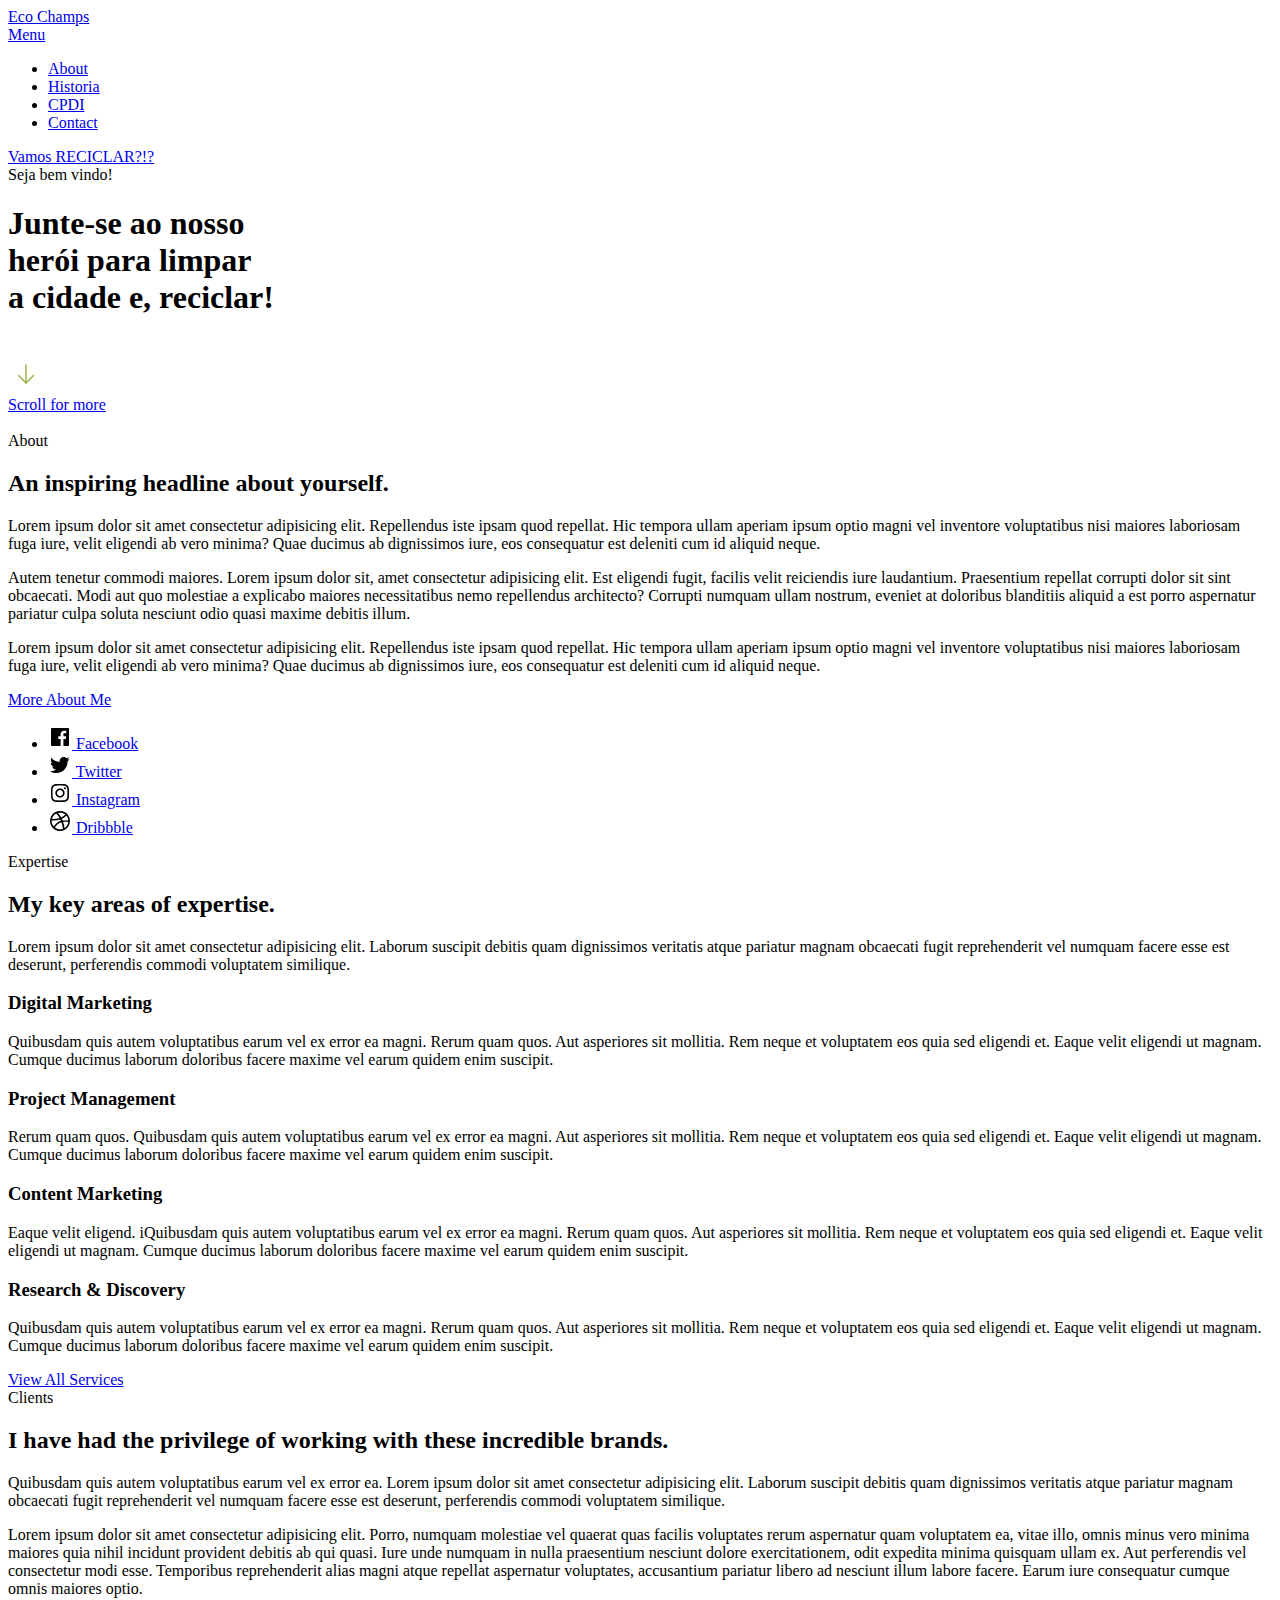
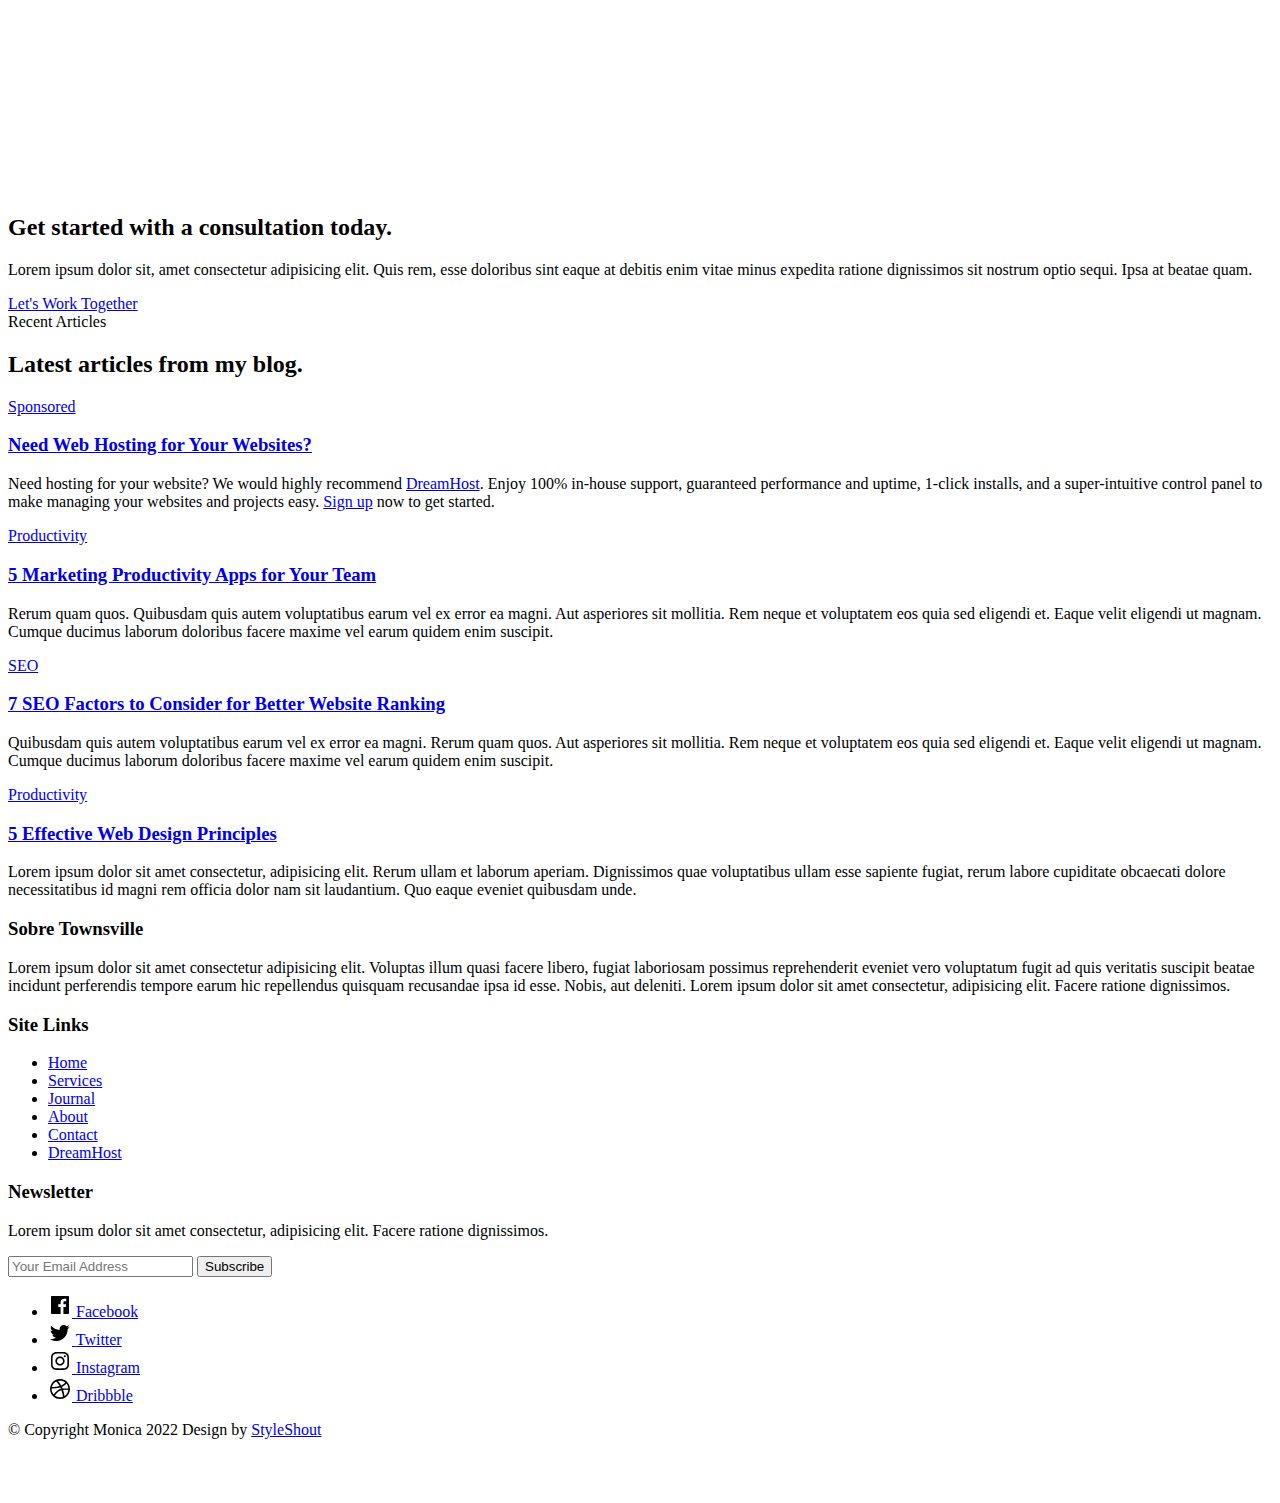
==== index.html @ c1e6613d "Atualização do projeto" ====
<!DOCTYPE html>
<html lang="en" class="no-js" >
<head>

    <!--- basic page needs
    ================================================== -->
    <meta charset="utf-8">
    <meta name="viewport" content="width=device-width, initial-scale=1">
    <title>Echo Champs</title>

    <script>
        document.documentElement.classList.remove('no-js');
        document.documentElement.classList.add('js');
    </script>

    <!-- CSS
    ================================================== -->
    <link rel="stylesheet" href="css/vendor.css">
    <link rel="stylesheet" href="css/styles.css">

    <!-- favicons
    ================================================== -->
    <link rel="apple-touch-icon" sizes="180x180" href="apple-touch-icon.png">
    <link rel="icon" type="image/png" sizes="32x32" href="favicon-32x32.png">
    <link rel="icon" type="image/png" sizes="16x16" href="favicon-16x16.png">
    <link rel="manifest" href="site.webmanifest">

</head>


<body id="top">

    
    <!-- preloader
    ================================================== -->
    <div id="preloader">
        <div id="loader" class="dots-fade">
            <div></div>
            <div></div>
            <div></div>
        </div>
    </div>


    <!-- page wrap
    ================================================== -->
    <div id="page" class="s-pagewrap ss-home">


        <!-- # site header 
        ================================================== -->
        <header class="s-header">

            <div class="row s-header__inner width-sixteen-col">

                <div class="s-header__block">
                    <div class="s-header__logo">
                        <a class="logo" href="index.html">
                            Eco Champs
                        </a>
                    </div>

                    <a class="s-header__menu-toggle" href="#0"><span>Menu</span></a>
                </div> <!-- end s-header__block -->

                <nav class="s-header__nav">
    
                    <ul class="s-header__menu-links">
                        <li><a href="about.html">About</a></li>
                        <li><a href="historia.html">Historia</a></li>
                        <li><a href="cpdi.html">CPDI</a></li>
                        <li><a href="contact.html">Contact</a></li>
                    </ul> <!-- s-header__menu-links -->

                    <div class="s-header__contact">
                        <a href="contact.html" class="btn btn--primary s-header__contact-btn">Vamos RECICLAR?!?</a>                        
                    </div> <!-- s-header__contact -->
    
                </nav> <!-- end s-header__nav -->

            </div> <!-- end s-header__inner -->

        </header> <!-- end s-header -->


        <!-- # site main content
        ================================================== -->
        <section id="content" class="s-content">

            <!-- intro
            ----------------------------------------------- -->
            <section id="intro" class="s-intro">

                <div class="row s-intro__content width-sixteen-col">

                    <div class="column lg-12 s-intro__content-inner grid-block">
                        
                        <div class="s-intro__content-text">
                            <div class="s-intro__content-pretitle text-pretitle">Seja bem vindo!</div>
                            <h1 class="s-intro__content-title">
                            Junte-se ao nosso <br>
                            herói para limpar <br>
                            a cidade e, reciclar!<br>
                            </h1>
                        </div> <!-- s-intro__content-text -->

                        <div class="s-intro__content-media"> 
                            <div class="s-intro__content-media-inner">                               
                                <img src="images/intro-bg.jpg" srcset="images/intro-bg.jpg 1x, images/intro-bg@2x.jpg 2x" alt="">
                                <div class="lines">                               
                                    <span></span>                                  
                                </div>
                            </div>
                        </div> <!-- s-intro__content-media -->                      

                        <div class="s-intro__scroll-down">
                            <a href="#about" class="smoothscroll">
                                <div class="scroll-icon">
                                    <svg xmlns="http://www.w3.org/2000/svg" viewBox="0 0 24 24" width="36" height="36" fill="none" stroke="#97b34a" stroke-width="1" stroke-linecap="round" stroke-linejoin="round">&lt;!--!  Atomicons Free 1.00 by @atisalab License - https://atomicons.com/license/ (Icons: CC BY 4.0) Copyright 2021 Atomicons --&gt;<polyline points="7 13 12 18 17 13"></polyline><line x1="12" y1="18" x2="12" y2="6"></line></svg>
                                </div>
                                <span>Scroll for more</span>
                            </a>
                        </div> <!-- s-intro__scroll-down -->
                        
                    </div> <!-- s-intro__content-inner -->

                </div> <!-- s-intro__content -->

            </section> <!-- end s-intro -->

            <!-- about
            ----------------------------------------------- -->
            <section id="about" class="s-about target-section">

                <div class="row s-about__content width-sixteen-col">
                    <div class="column grid-block grid-section-split">

                        <img src="images/geometric_shape.svg" alt="" class="s-about__content-imgbg">

                        <div class="section-header grid-section-split__header">
                            <div class="text-pretitle">About</div>                           
                            <h2 class="text-display-title">
                            An inspiring headline about yourself.
                            </h2>                           
                        </div> <!-- end section-header -->

                        <div class="s-about__content-main grid-section-split__primary">
                            <p class="attention-getter">
                            Lorem ipsum dolor sit amet consectetur adipisicing elit. 
                            Repellendus iste ipsam quod repellat. Hic tempora ullam aperiam 
                            ipsum optio magni vel inventore voluptatibus nisi maiores laboriosam 
                            fuga iure, velit eligendi ab vero minima? Quae ducimus ab dignissimos 
                            iure, eos consequatur est deleniti cum id aliquid neque.
                            </p>

                            <p class="attention-getter">
                            Autem tenetur commodi maiores. Lorem ipsum dolor sit, amet consectetur adipisicing elit.  
                            Est eligendi fugit, facilis velit reiciendis iure laudantium. Praesentium repellat 
                            corrupti dolor sit sint obcaecati. Modi aut quo molestiae a explicabo maiores necessitatibus 
                            nemo repellendus architecto? Corrupti numquam ullam nostrum, eveniet at doloribus blanditiis 
                            aliquid a est porro aspernatur pariatur culpa soluta nesciunt odio quasi maxime debitis illum.
                            </p>

                            <p class="attention-getter">
                            Lorem ipsum dolor sit amet consectetur adipisicing elit. 
                            Repellendus iste ipsam quod repellat. Hic tempora ullam aperiam 
                            ipsum optio magni vel inventore voluptatibus nisi maiores laboriosam 
                            fuga iure, velit eligendi ab vero minima? Quae ducimus ab dignissimos 
                            iure, eos consequatur est deleniti cum id aliquid neque.
                            </p>
                        </div> <!-- end s-about__content-main -->

                        <div class="s-about__content-btn grid-section-split__bottom">
                            <a href="about.html" class="btn btn--stroke u-fullwidth">More About Me</a>

                            <ul class="s-about__social social-list">
                                <li>
                                    <a href="#0">
                                        <svg xmlns="http://www.w3.org/2000/svg" width="24" height="24" viewBox="0 0 24 24" style="fill:rgba(0, 0, 0, 1);transform:;-ms-filter:"><path d="M20,3H4C3.447,3,3,3.448,3,4v16c0,0.552,0.447,1,1,1h8.615v-6.96h-2.338v-2.725h2.338v-2c0-2.325,1.42-3.592,3.5-3.592 c0.699-0.002,1.399,0.034,2.095,0.107v2.42h-1.435c-1.128,0-1.348,0.538-1.348,1.325v1.735h2.697l-0.35,2.725h-2.348V21H20 c0.553,0,1-0.448,1-1V4C21,3.448,20.553,3,20,3z"></path></svg>
                                        <span class="u-screen-reader-text">Facebook</span>
                                    </a>
                                </li>
                                <li>
                                    <a href="#0">
                                        <svg xmlns="http://www.w3.org/2000/svg" width="24" height="24" viewBox="0 0 24 24" style="fill:rgba(0, 0, 0, 1);transform:;-ms-filter:"><path d="M19.633,7.997c0.013,0.175,0.013,0.349,0.013,0.523c0,5.325-4.053,11.461-11.46,11.461c-2.282,0-4.402-0.661-6.186-1.809 c0.324,0.037,0.636,0.05,0.973,0.05c1.883,0,3.616-0.636,5.001-1.721c-1.771-0.037-3.255-1.197-3.767-2.793 c0.249,0.037,0.499,0.062,0.761,0.062c0.361,0,0.724-0.05,1.061-0.137c-1.847-0.374-3.23-1.995-3.23-3.953v-0.05 c0.537,0.299,1.16,0.486,1.82,0.511C3.534,9.419,2.823,8.184,2.823,6.787c0-0.748,0.199-1.434,0.548-2.032 c1.983,2.443,4.964,4.04,8.306,4.215c-0.062-0.3-0.1-0.611-0.1-0.923c0-2.22,1.796-4.028,4.028-4.028 c1.16,0,2.207,0.486,2.943,1.272c0.91-0.175,1.782-0.512,2.556-0.973c-0.299,0.935-0.936,1.721-1.771,2.22 c0.811-0.088,1.597-0.312,2.319-0.624C21.104,6.712,20.419,7.423,19.633,7.997z"></path></svg>
                                        <span class="u-screen-reader-text">Twitter</span>
                                    </a>
                                </li>
                                <li>
                                    <a href="#0">
                                        <svg xmlns="http://www.w3.org/2000/svg" width="24" height="24" viewBox="0 0 24 24" style="fill:rgba(0, 0, 0, 1);transform:;-ms-filter:"><path d="M11.999,7.377c-2.554,0-4.623,2.07-4.623,4.623c0,2.554,2.069,4.624,4.623,4.624c2.552,0,4.623-2.07,4.623-4.624 C16.622,9.447,14.551,7.377,11.999,7.377L11.999,7.377z M11.999,15.004c-1.659,0-3.004-1.345-3.004-3.003 c0-1.659,1.345-3.003,3.004-3.003s3.002,1.344,3.002,3.003C15.001,13.659,13.658,15.004,11.999,15.004L11.999,15.004z"></path><circle cx="16.806" cy="7.207" r="1.078"></circle><path d="M20.533,6.111c-0.469-1.209-1.424-2.165-2.633-2.632c-0.699-0.263-1.438-0.404-2.186-0.42 c-0.963-0.042-1.268-0.054-3.71-0.054s-2.755,0-3.71,0.054C7.548,3.074,6.809,3.215,6.11,3.479C4.9,3.946,3.945,4.902,3.477,6.111 c-0.263,0.7-0.404,1.438-0.419,2.186c-0.043,0.962-0.056,1.267-0.056,3.71c0,2.442,0,2.753,0.056,3.71 c0.015,0.748,0.156,1.486,0.419,2.187c0.469,1.208,1.424,2.164,2.634,2.632c0.696,0.272,1.435,0.426,2.185,0.45 c0.963,0.042,1.268,0.055,3.71,0.055s2.755,0,3.71-0.055c0.747-0.015,1.486-0.157,2.186-0.419c1.209-0.469,2.164-1.424,2.633-2.633 c0.263-0.7,0.404-1.438,0.419-2.186c0.043-0.962,0.056-1.267,0.056-3.71s0-2.753-0.056-3.71C20.941,7.57,20.801,6.819,20.533,6.111z M19.315,15.643c-0.007,0.576-0.111,1.147-0.311,1.688c-0.305,0.787-0.926,1.409-1.712,1.711c-0.535,0.199-1.099,0.303-1.67,0.311 c-0.95,0.044-1.218,0.055-3.654,0.055c-2.438,0-2.687,0-3.655-0.055c-0.569-0.007-1.135-0.112-1.669-0.311 c-0.789-0.301-1.414-0.923-1.719-1.711c-0.196-0.534-0.302-1.099-0.311-1.669c-0.043-0.95-0.053-1.218-0.053-3.654 c0-2.437,0-2.686,0.053-3.655c0.007-0.576,0.111-1.146,0.311-1.687c0.305-0.789,0.93-1.41,1.719-1.712 c0.534-0.198,1.1-0.303,1.669-0.311c0.951-0.043,1.218-0.055,3.655-0.055c2.437,0,2.687,0,3.654,0.055 c0.571,0.007,1.135,0.112,1.67,0.311c0.786,0.303,1.407,0.925,1.712,1.712c0.196,0.534,0.302,1.099,0.311,1.669 c0.043,0.951,0.054,1.218,0.054,3.655c0,2.436,0,2.698-0.043,3.654H19.315z"></path></svg>
                                        <span class="u-screen-reader-text">Instagram</span>
                                    </a>
                                </li>
                                <li>
                                    <a href="#0">
                                        <svg xmlns="http://www.w3.org/2000/svg" width="24" height="24" viewBox="0 0 24 24" style="fill: rgba(0, 0, 0, 1);transform: ;msFilter:;"><path d="M20.66 6.98a9.932 9.932 0 0 0-3.641-3.64C15.486 2.447 13.813 2 12 2s-3.486.447-5.02 1.34c-1.533.893-2.747 2.107-3.64 3.64S2 10.187 2 12s.446 3.487 1.34 5.02a9.924 9.924 0 0 0 3.641 3.64C8.514 21.553 10.187 22 12 22s3.486-.447 5.02-1.34a9.932 9.932 0 0 0 3.641-3.64C21.554 15.487 22 13.813 22 12s-.446-3.487-1.34-5.02zM12 3.66c2 0 3.772.64 5.32 1.919-.92 1.174-2.286 2.14-4.1 2.9-1.002-1.813-2.088-3.327-3.261-4.54A7.715 7.715 0 0 1 12 3.66zM5.51 6.8a8.116 8.116 0 0 1 2.711-2.22c1.212 1.201 2.325 2.7 3.34 4.5-2 .6-4.114.9-6.341.9-.573 0-1.006-.013-1.3-.04A8.549 8.549 0 0 1 5.51 6.8zM3.66 12c0-.054.003-.12.01-.2.007-.08.01-.146.01-.2.254.014.641.02 1.161.02 2.666 0 5.146-.367 7.439-1.1.187.373.381.793.58 1.26-1.32.293-2.674 1.006-4.061 2.14S6.4 16.247 5.76 17.5c-1.4-1.587-2.1-3.42-2.1-5.5zM12 20.34c-1.894 0-3.594-.587-5.101-1.759.601-1.187 1.524-2.322 2.771-3.401 1.246-1.08 2.483-1.753 3.71-2.02a29.441 29.441 0 0 1 1.56 6.62 8.166 8.166 0 0 1-2.94.56zm7.08-3.96a8.351 8.351 0 0 1-2.58 2.621c-.24-2.08-.7-4.107-1.379-6.081.932-.066 1.765-.1 2.5-.1.799 0 1.686.034 2.659.1a8.098 8.098 0 0 1-1.2 3.46zm-1.24-5c-1.16 0-2.233.047-3.22.14a27.053 27.053 0 0 0-.68-1.62c2.066-.906 3.532-2.006 4.399-3.3 1.2 1.414 1.854 3.027 1.96 4.84-.812-.04-1.632-.06-2.459-.06z"></path></svg>
                                        <span class="u-screen-reader-text">Dribbble</span>
                                    </a>
                                </li>
                            </ul> <!-- end s-footer__social -->
                        </div> <!-- end s-about__content-btn -->
                    
                    </div> <!-- content-inner -->
                </div>
                
            </section> <!-- end s-about -->

            <!-- expertise
            ----------------------------------------------- -->
            <section id="expertise" class="s-expertise">

                <div class="row s-expertise__content width-sixteen-col">
                    <div class="column xl-12 grid-block grid-section-split">

                        <div class="section-header grid-section-split__header">
                            <div class="text-pretitle">Expertise</div>                           
                            <h2 class="text-display-title">
                            My key areas of expertise.
                            </h2>     
                            
                            <p class="lead">
                            Lorem ipsum dolor sit amet consectetur adipisicing elit. Laborum suscipit debitis quam dignissimos veritatis atque pariatur magnam obcaecati fugit reprehenderit vel numquam facere esse est deserunt, perferendis commodi voluptatem similique.
                            </p>
                        </div> <!-- end section-header -->

                        <div class="s-expertise__content-main grid-section-split__primary">

                            <div class="grid-list-items list-items show-ctr">
                                <div class="grid-list-items__item list-items__item">
                                    <div class="grid-list-items__title list-items__item-header">
                                        <h3 class="list-items__item-title">Digital Marketing</h3>
                                    </div>
                                    <div class="grid-list-items__text list-items__item-text">
                                        <p>
                                        Quibusdam quis autem voluptatibus earum vel ex error ea magni. Rerum quam quos. Aut asperiores 
                                        sit mollitia. Rem neque et voluptatem eos quia sed eligendi et. Eaque velit eligendi ut 
                                        magnam. Cumque ducimus laborum doloribus facere maxime vel earum quidem enim suscipit.
                                        </p>
                                    </div>
                                </div> <!-- list-item -->
                                <div class="grid-list-items__item list-items__item">
                                    <div class="grid-list-items__title list-items__item-header">
                                        <h3 class="list-items__item-title">Project Management</h3>
                                    </div>
                                    <div class="grid-list-items__text list-items__item-text">
                                        <p>
                                        Rerum quam quos. Quibusdam quis autem voluptatibus earum vel ex error ea magni. Aut asperiores 
                                        sit mollitia. Rem neque et voluptatem eos quia sed eligendi et. Eaque velit eligendi ut 
                                        magnam. Cumque ducimus laborum doloribus facere maxime vel earum quidem enim suscipit.
                                        </p>
                                    </div>
                                </div> <!-- list-expertise__item -->
                                <div class="grid-list-items__item list-items__item">
                                    <div class="grid-list-items__title list-items__item-header">
                                        <h3 class="list-items__item-title">Content Marketing</h3>
                                    </div>
                                    <div class="grid-list-items__text list-items__item-text">
                                        <p>
                                        Eaque velit eligend. iQuibusdam quis autem voluptatibus earum vel ex error ea magni. 
                                        Rerum quam quos. Aut asperiores sit mollitia. Rem neque et voluptatem eos quia sed eligendi et. 
                                        Eaque velit eligendi ut magnam. Cumque ducimus laborum doloribus facere maxime vel earum quidem enim suscipit.
                                        </p>
                                    </div>
                                </div> <!-- list-expertise__item -->
                                <div class="grid-list-items__item list-items__item">
                                    <div class="grid-list-items__title list-items__item-header">
                                        <h3 class="list-items__item-title">Research & Discovery</h3>
                                    </div>
                                    <div class="grid-list-items__text list-items__item-text">
                                        <p>
                                        Quibusdam quis autem voluptatibus earum vel ex error ea magni. Rerum quam quos. Aut asperiores 
                                        sit mollitia. Rem neque et voluptatem eos quia sed eligendi et. Eaque velit eligendi ut 
                                        magnam. Cumque ducimus laborum doloribus facere maxime vel earum quidem enim suscipit.
                                        </p>
                                    </div>
                                </div> <!-- list-expertise__item -->

                            </div> <!-- grid-list-items -->
                        </div> <!-- end s-expertise__content-main -->

                        <div class="s-expertise__content-btn grid-section-split__bottom">
                            <a href="services.html" class="btn btn--stroke u-fullwidth">View All Services</a>
                        </div> <!-- end s-about__content-btn -->

                    </div> <!-- end grid-block-->
                </div> <!-- end s-expertise__content -->

            </section> <!-- end s-expertise -->

            <!-- clients
            ----------------------------------------------- -->
            <section id="clients" class="s-clients">          

                <div class="row s-clients__content-block width-sixteen-col">
                    <div class="column xl-12 grid-block grid-section-split">
                    
                        <div class="section-header grid-section-split__header">
                            <div class="text-pretitle">Clients</div>                           
                            <h2 class="text-display-title">
                            I have had the privilege of working with these incredible brands.
                            </h2>       
                        </div> <!-- end section-header -->
                    
                        <div class="grid-section-split__primary">
                            <p class="lead">
                            Quibusdam quis autem voluptatibus earum vel ex error ea. Lorem ipsum dolor sit amet consectetur 
                            adipisicing elit. Laborum suscipit debitis quam dignissimos veritatis atque pariatur magnam 
                            obcaecati fugit reprehenderit vel numquam facere esse est deserunt, perferendis commodi voluptatem similique.
                            </p>   

                            <p>
                            Lorem ipsum dolor sit amet consectetur adipisicing elit. Porro, numquam molestiae vel quaerat quas 
                            facilis voluptates rerum aspernatur quam voluptatem ea, vitae illo, omnis minus vero minima maiores 
                            quia nihil incidunt provident debitis ab qui quasi. Iure unde numquam in nulla praesentium nesciunt 
                            dolore exercitationem, odit expedita minima quisquam ullam ex. Aut perferendis vel consectetur modi esse.
                            Temporibus reprehenderit alias magni atque repellat aspernatur voluptates, accusantium pariatur libero ad 
                            nesciunt illum labore facere. Earum iure consequatur cumque omnis maiores optio.
                            </p>
                        </div> <!-- end grid-section-split__primary -->
                    
                    </div> <!-- end column -->
                </div> <!-- end row -->

                <div class="row s-clients__content-block width-sixteen-col">
                    <div class="column xl-12">
                    
                        <div class="clients-list">                            
                            <div class="clients-list__item">
                                <a href="#0">
                                    <img src="images/clients/flash.svg" alt="">
                                </a>
                            </div>
                            <div class="clients-list__item">
                                <a href="#0">
                                    <img src="images/clients/rise.svg" alt="">
                                </a>
                            </div>
                            <div class="clients-list__item">
                                <a href="#0">
                                    <img src="images/clients/cactus.svg" alt="">
                                </a>
                            </div>
                            <div class="clients-list__item">
                                <a href="#0">
                                    <img src="images/clients/pinpoint.svg" alt="">
                                </a>
                            </div>
                            <div class="clients-list__item">
                                <a href="#0">
                                    <img src="images/clients/proline.svg" alt="">
                                </a>
                            </div>
                            <div class="clients-list__item">
                                <a href="#0">
                                    <img src="images/clients/vision.svg" alt="">
                                </a>
                            </div>
                            <div class="column clients-list__item">
                                <a href="#0">
                                    <img src="images/clients/volume.svg" alt="">
                                </a>
                            </div>
                            <div class="column clients-list__item">
                                <a href="#0">
                                    <img src="images/clients/hitech.svg" alt="">
                                </a>
                            </div><div class="clients-list__item">
                                <a href="#0">
                                    <img src="images/clients/terra.svg" alt="">
                                </a>
                            </div>
                            <div class="clients-list__item">
                                <a href="#0">
                                    <img src="images/clients/chain.svg" alt="">
                                </a>
                            </div>
                        </div> <!-- end clients-list -->

                    </div> <!-- end column -->
                </div> <!-- end row -->

            </section> <!-- end s-clients -->            

        </section> <!-- s-content-->

        <!-- # cta
        ================================================== -->
        <section id="cta" class="s-cta">

            <div class="row row-x-center text-center">
                <div class="column xl-8 lg-12">

                    <div class="s-cta__content">
                        <h2 class="text-display-title">
                        Get started with a consultation today.
                        </h2>
                        <p class="lead">
                        Lorem ipsum dolor sit, amet consectetur adipisicing elit. Quis rem, esse doloribus sint eaque at debitis enim vitae minus expedita ratione dignissimos sit nostrum optio sequi. Ipsa at beatae quam.
                        </p>
                        <a href="contact.html" class="btn btn--primary">Let's Work Together</a>
                    </div>

                </div>
            </div>

        </section> <!-- end s-cta -->

        <!-- # journal
        ================================================== -->
        <section id="journal" class="s-journal">

            <div class="row s-journal__content width-sixteen-col">
                <div class="column xl-12 grid-block">

                    <div class="grid-full section-header text-center">
                        <div class="text-pretitle">Recent Articles</div>                           
                        <h2 class="text-display-title">
                        Latest articles from my blog.
                        </h2>  
                    </div> <!-- end section-header --> 

                    <div class="grid-full s-journal__content-main grid-list-items">

                        <div class="grid-list-items__item blog-card">
                            <div class="blog-card__header">
                                <div class="blog-card__cat-links">
                                    <a href="https://www.dreamhost.com/r.cgi?287326">Sponsored</a>
                                </div>
                                <h3 class="blog-card__title"><a href="https://www.dreamhost.com/r.cgi?287326">Need Web Hosting for Your Websites?</a></h3>
                            </div>
                            <div class="blog-card__text">
                                <p>
                                Need hosting for your website? We would highly recommend <a href="https://www.dreamhost.com/r.cgi?287326">DreamHost</a>.
                                Enjoy 100% in-house support, guaranteed performance and uptime, 1-click installs, and a super-intuitive control 
                                panel to make managing your websites and projects easy. <a href="https://www.dreamhost.com/r.cgi?287326">Sign up</a> now to get started.
                                </p>
                            </div>
                        </div> <!-- end blog-card -->
                        <div class="grid-list-items__item blog-card">
                            <div class="blog-card__header">
                                <div class="blog-card__cat-links">
                                    <a href="blog.html">Productivity</a>
                                </div>
                                <h3 class="blog-card__title"><a href="single.html">5 Marketing Productivity Apps for Your Team</a></h3>
                            </div>
                            <div class="blog-card__text">
                                <p>
                                Rerum quam quos. Quibusdam quis autem voluptatibus earum vel ex error ea magni. Aut asperiores 
                                sit mollitia. Rem neque et voluptatem eos quia sed eligendi et. Eaque velit eligendi ut 
                                magnam. Cumque ducimus laborum doloribus facere maxime vel earum quidem enim suscipit.
                                </p>
                            </div>
                        </div> <!-- end blog-card -->
                        <div class="grid-list-items__item blog-card">
                            <div class="blog-card__header">
                                <div class="blog-card__cat-links">
                                    <a href="blog.html">SEO</a>
                                </div>
                                <h3 class="blog-card__title"><a href="single.html">7 SEO Factors to Consider for Better Website Ranking</a></h3>
                            </div>
                            <div class="blog-card__text">
                                <p>
                                Quibusdam quis autem voluptatibus earum vel ex error ea magni. Rerum quam quos. Aut asperiores 
                                sit mollitia. Rem neque et voluptatem eos quia sed eligendi et. Eaque velit eligendi ut 
                                magnam. Cumque ducimus laborum doloribus facere maxime vel earum quidem enim suscipit.
                                </p>
                            </div>
                        </div> <!-- end blog card -->
                        <div class="grid-list-items__item blog-card">
                            <div class="blog-card__header">
                                <div class="blog-card__cat-links">
                                    <a href="blog.html">Productivity</a>
                                </div>
                                <h3 class="blog-card__title"><a href="single.html">5 Effective Web Design Principles</a></h3>
                            </div>
                            <div class="blog-card__text">
                                <p>
                                Lorem ipsum dolor sit amet consectetur, adipisicing elit. Rerum ullam et laborum aperiam. 
                                Dignissimos quae voluptatibus ullam esse sapiente fugiat, rerum labore cupiditate obcaecati 
                                dolore necessitatibus id magni rem officia dolor nam sit laudantium. Quo eaque eveniet quibusdam unde. 
                                </p>
                            </div>
                        </div> <!-- end blog-card -->

                    </div> <!-- end grid-list-items -->

                </div> <!-- end grid-block-->
            </div> <!-- end s-journal__content -->

        </section> <!-- end s-journal -->


        <!-- # footer 
        ================================================== -->
        <footer class="s-footer">
            <div class="row s-footer__content">
                <div class="column xl-6 lg-6 md-12 s-footer__block s-footer__about">                    
                    <h3>Sobre Townsville</h3>
                    <p>
                    Lorem ipsum dolor sit amet consectetur adipisicing elit. Voluptas illum quasi facere libero, 
                    fugiat laboriosam possimus reprehenderit eveniet vero voluptatum fugit ad quis veritatis suscipit beatae 
                    incidunt perferendis tempore earum hic repellendus quisquam recusandae ipsa id esse. Nobis, aut deleniti.
                    Lorem ipsum dolor sit amet consectetur, adipisicing elit. Facere ratione dignissimos.
                    </p>               
                </div>                
                <div class="column xl-3 lg-6 md-12 s-footer__block s-footer__site-links">
                    <h3>Site Links</h3>
                    <ul class="link-list">
                        <li><a href="index.html">Home</a></li>
                        <li><a href="services.html">Services</a></li>
                        <li><a href="blog.html">Journal</a></li>
                        <li><a href="about.html">About</a></li>
                        <li><a href="contact.html">Contact</a></li>
                        <li><a href="https://www.dreamhost.com/r.cgi?287326">DreamHost</a></li>
                    </ul>
                </div>
                <div class="column xl-3 lg-6 md-12 tab-12 s-footer__block s-footer__newsletter">
                    <h3>Newsletter</h3>

                    <p>
                    Lorem ipsum dolor sit amet consectetur, adipisicing elit. Facere ratione dignissimos.
                    </p>

                    <div class="subscribe-form">
                        <form id="mc-form" class="mc-form">
                            <input type="email" name="EMAIL" id="mce-EMAIL" class="u-fullwidth text-center" placeholder="Your Email Address" title="The domain portion of the email address is invalid (the portion after the @)." pattern="^([^\x00-\x20\x22\x28\x29\x2c\x2e\x3a-\x3c\x3e\x40\x5b-\x5d\x7f-\xff]+|\x22([^\x0d\x22\x5c\x80-\xff]|\x5c[\x00-\x7f])*\x22)(\x2e([^\x00-\x20\x22\x28\x29\x2c\x2e\x3a-\x3c\x3e\x40\x5b-\x5d\x7f-\xff]+|\x22([^\x0d\x22\x5c\x80-\xff]|\x5c[\x00-\x7f])*\x22))*\x40([^\x00-\x20\x22\x28\x29\x2c\x2e\x3a-\x3c\x3e\x40\x5b-\x5d\x7f-\xff]+|\x5b([^\x0d\x5b-\x5d\x80-\xff]|\x5c[\x00-\x7f])*\x5d)(\x2e([^\x00-\x20\x22\x28\x29\x2c\x2e\x3a-\x3c\x3e\x40\x5b-\x5d\x7f-\xff]+|\x5b([^\x0d\x5b-\x5d\x80-\xff]|\x5c[\x00-\x7f])*\x5d))*(\.\w{2,})+$" required>
                            <input type="submit" name="subscribe" value="Subscribe" class="btn btn--primary btn--small u-fullwidth">
                            <!-- <div style="position: absolute; left: -5000px;" aria-hidden="true"><input type="text" name="b_cdb7b577e41181934ed6a6a44_9a91cfe7b3" tabindex="-1" value=""></div> -->
                            <div class="mc-status"></div>
                        </form>
                    </div>
                </div>
            </div>    
            
            <div class="row s-footer__bottom">
                <div class="column xl-6 lg-12">
                    <ul class="s-footer__social social-list">
                        <li>
                            <a href="#0">
                                <svg xmlns="http://www.w3.org/2000/svg" width="24" height="24" viewBox="0 0 24 24" style="fill:rgba(0, 0, 0, 1);transform:;-ms-filter:"><path d="M20,3H4C3.447,3,3,3.448,3,4v16c0,0.552,0.447,1,1,1h8.615v-6.96h-2.338v-2.725h2.338v-2c0-2.325,1.42-3.592,3.5-3.592 c0.699-0.002,1.399,0.034,2.095,0.107v2.42h-1.435c-1.128,0-1.348,0.538-1.348,1.325v1.735h2.697l-0.35,2.725h-2.348V21H20 c0.553,0,1-0.448,1-1V4C21,3.448,20.553,3,20,3z"></path></svg>
                                <span class="u-screen-reader-text">Facebook</span>
                            </a>
                        </li>
                        <li>
                            <a href="#0">
                                <svg xmlns="http://www.w3.org/2000/svg" width="24" height="24" viewBox="0 0 24 24" style="fill:rgba(0, 0, 0, 1);transform:;-ms-filter:"><path d="M19.633,7.997c0.013,0.175,0.013,0.349,0.013,0.523c0,5.325-4.053,11.461-11.46,11.461c-2.282,0-4.402-0.661-6.186-1.809 c0.324,0.037,0.636,0.05,0.973,0.05c1.883,0,3.616-0.636,5.001-1.721c-1.771-0.037-3.255-1.197-3.767-2.793 c0.249,0.037,0.499,0.062,0.761,0.062c0.361,0,0.724-0.05,1.061-0.137c-1.847-0.374-3.23-1.995-3.23-3.953v-0.05 c0.537,0.299,1.16,0.486,1.82,0.511C3.534,9.419,2.823,8.184,2.823,6.787c0-0.748,0.199-1.434,0.548-2.032 c1.983,2.443,4.964,4.04,8.306,4.215c-0.062-0.3-0.1-0.611-0.1-0.923c0-2.22,1.796-4.028,4.028-4.028 c1.16,0,2.207,0.486,2.943,1.272c0.91-0.175,1.782-0.512,2.556-0.973c-0.299,0.935-0.936,1.721-1.771,2.22 c0.811-0.088,1.597-0.312,2.319-0.624C21.104,6.712,20.419,7.423,19.633,7.997z"></path></svg>
                                <span class="u-screen-reader-text">Twitter</span>
                            </a>
                        </li>
                        <li>
                            <a href="#0">
                                <svg xmlns="http://www.w3.org/2000/svg" width="24" height="24" viewBox="0 0 24 24" style="fill:rgba(0, 0, 0, 1);transform:;-ms-filter:"><path d="M11.999,7.377c-2.554,0-4.623,2.07-4.623,4.623c0,2.554,2.069,4.624,4.623,4.624c2.552,0,4.623-2.07,4.623-4.624 C16.622,9.447,14.551,7.377,11.999,7.377L11.999,7.377z M11.999,15.004c-1.659,0-3.004-1.345-3.004-3.003 c0-1.659,1.345-3.003,3.004-3.003s3.002,1.344,3.002,3.003C15.001,13.659,13.658,15.004,11.999,15.004L11.999,15.004z"></path><circle cx="16.806" cy="7.207" r="1.078"></circle><path d="M20.533,6.111c-0.469-1.209-1.424-2.165-2.633-2.632c-0.699-0.263-1.438-0.404-2.186-0.42 c-0.963-0.042-1.268-0.054-3.71-0.054s-2.755,0-3.71,0.054C7.548,3.074,6.809,3.215,6.11,3.479C4.9,3.946,3.945,4.902,3.477,6.111 c-0.263,0.7-0.404,1.438-0.419,2.186c-0.043,0.962-0.056,1.267-0.056,3.71c0,2.442,0,2.753,0.056,3.71 c0.015,0.748,0.156,1.486,0.419,2.187c0.469,1.208,1.424,2.164,2.634,2.632c0.696,0.272,1.435,0.426,2.185,0.45 c0.963,0.042,1.268,0.055,3.71,0.055s2.755,0,3.71-0.055c0.747-0.015,1.486-0.157,2.186-0.419c1.209-0.469,2.164-1.424,2.633-2.633 c0.263-0.7,0.404-1.438,0.419-2.186c0.043-0.962,0.056-1.267,0.056-3.71s0-2.753-0.056-3.71C20.941,7.57,20.801,6.819,20.533,6.111z M19.315,15.643c-0.007,0.576-0.111,1.147-0.311,1.688c-0.305,0.787-0.926,1.409-1.712,1.711c-0.535,0.199-1.099,0.303-1.67,0.311 c-0.95,0.044-1.218,0.055-3.654,0.055c-2.438,0-2.687,0-3.655-0.055c-0.569-0.007-1.135-0.112-1.669-0.311 c-0.789-0.301-1.414-0.923-1.719-1.711c-0.196-0.534-0.302-1.099-0.311-1.669c-0.043-0.95-0.053-1.218-0.053-3.654 c0-2.437,0-2.686,0.053-3.655c0.007-0.576,0.111-1.146,0.311-1.687c0.305-0.789,0.93-1.41,1.719-1.712 c0.534-0.198,1.1-0.303,1.669-0.311c0.951-0.043,1.218-0.055,3.655-0.055c2.437,0,2.687,0,3.654,0.055 c0.571,0.007,1.135,0.112,1.67,0.311c0.786,0.303,1.407,0.925,1.712,1.712c0.196,0.534,0.302,1.099,0.311,1.669 c0.043,0.951,0.054,1.218,0.054,3.655c0,2.436,0,2.698-0.043,3.654H19.315z"></path></svg>
                                <span class="u-screen-reader-text">Instagram</span>
                            </a>
                        </li>
                        <li>
                            <a href="#0">
                                <svg xmlns="http://www.w3.org/2000/svg" width="24" height="24" viewBox="0 0 24 24" style="fill: rgba(0, 0, 0, 1);transform: ;msFilter:;"><path d="M20.66 6.98a9.932 9.932 0 0 0-3.641-3.64C15.486 2.447 13.813 2 12 2s-3.486.447-5.02 1.34c-1.533.893-2.747 2.107-3.64 3.64S2 10.187 2 12s.446 3.487 1.34 5.02a9.924 9.924 0 0 0 3.641 3.64C8.514 21.553 10.187 22 12 22s3.486-.447 5.02-1.34a9.932 9.932 0 0 0 3.641-3.64C21.554 15.487 22 13.813 22 12s-.446-3.487-1.34-5.02zM12 3.66c2 0 3.772.64 5.32 1.919-.92 1.174-2.286 2.14-4.1 2.9-1.002-1.813-2.088-3.327-3.261-4.54A7.715 7.715 0 0 1 12 3.66zM5.51 6.8a8.116 8.116 0 0 1 2.711-2.22c1.212 1.201 2.325 2.7 3.34 4.5-2 .6-4.114.9-6.341.9-.573 0-1.006-.013-1.3-.04A8.549 8.549 0 0 1 5.51 6.8zM3.66 12c0-.054.003-.12.01-.2.007-.08.01-.146.01-.2.254.014.641.02 1.161.02 2.666 0 5.146-.367 7.439-1.1.187.373.381.793.58 1.26-1.32.293-2.674 1.006-4.061 2.14S6.4 16.247 5.76 17.5c-1.4-1.587-2.1-3.42-2.1-5.5zM12 20.34c-1.894 0-3.594-.587-5.101-1.759.601-1.187 1.524-2.322 2.771-3.401 1.246-1.08 2.483-1.753 3.71-2.02a29.441 29.441 0 0 1 1.56 6.62 8.166 8.166 0 0 1-2.94.56zm7.08-3.96a8.351 8.351 0 0 1-2.58 2.621c-.24-2.08-.7-4.107-1.379-6.081.932-.066 1.765-.1 2.5-.1.799 0 1.686.034 2.659.1a8.098 8.098 0 0 1-1.2 3.46zm-1.24-5c-1.16 0-2.233.047-3.22.14a27.053 27.053 0 0 0-.68-1.62c2.066-.906 3.532-2.006 4.399-3.3 1.2 1.414 1.854 3.027 1.96 4.84-.812-.04-1.632-.06-2.459-.06z"></path></svg>
                                <span class="u-screen-reader-text">Dribbble</span>
                            </a>
                        </li>
                    </ul> <!-- end s-footer__social -->
                </div>
                <div class="column xl-6 lg-12">
                    <p class="ss-copyright">
                        <span>© Copyright Monica 2022</span> 
                        <span>Design by <a href="https://www.styleshout.com/">StyleShout</a></span>
                    </p>
                </div>

                <div class="ss-go-top">
                    <a class="smoothscroll" title="Back to Top" href="#top">
                        <svg xmlns="http://www.w3.org/2000/svg" viewBox="0 0 24 24" width="36" height="36" fill="none" stroke="#ffffff" stroke-width="1" stroke-linecap="round" stroke-linejoin="round">&lt;!--!  Atomicons Free 1.00 by @atisalab License - https://atomicons.com/license/ (Icons: CC BY 4.0) Copyright 2021 Atomicons --&gt;<polyline points="17 11 12 6 7 11"></polyline><line x1="12" y1="18" x2="12" y2="6"></line></svg>
                    </a>
                </div> <!-- end ss-go-top -->
            </div>
            
        </footer> <!-- end s-footer -->

    </div> <!-- end page-wrap -->

    <!-- Java Script
    ================================================== -->
    <script src="js/plugins.js"></script>
    <script src="js/main.js"></script>

</body>
</html>
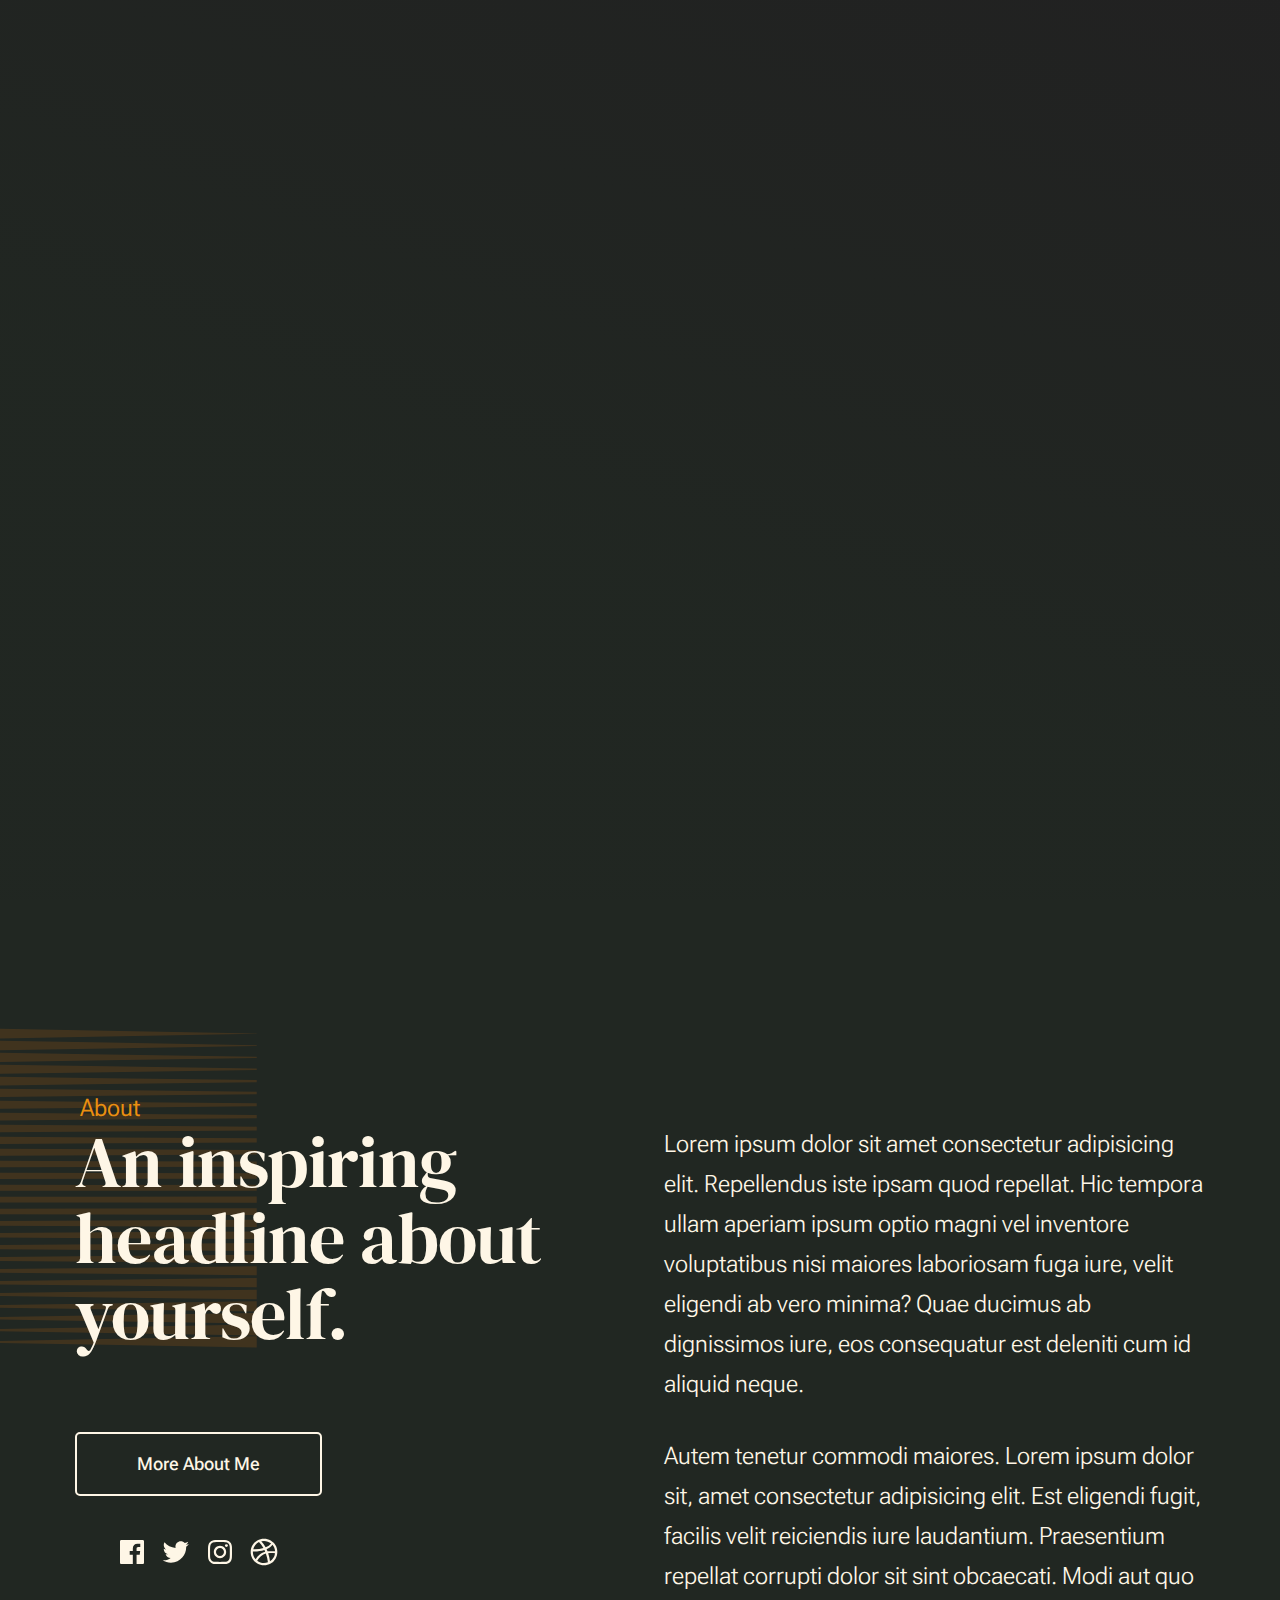
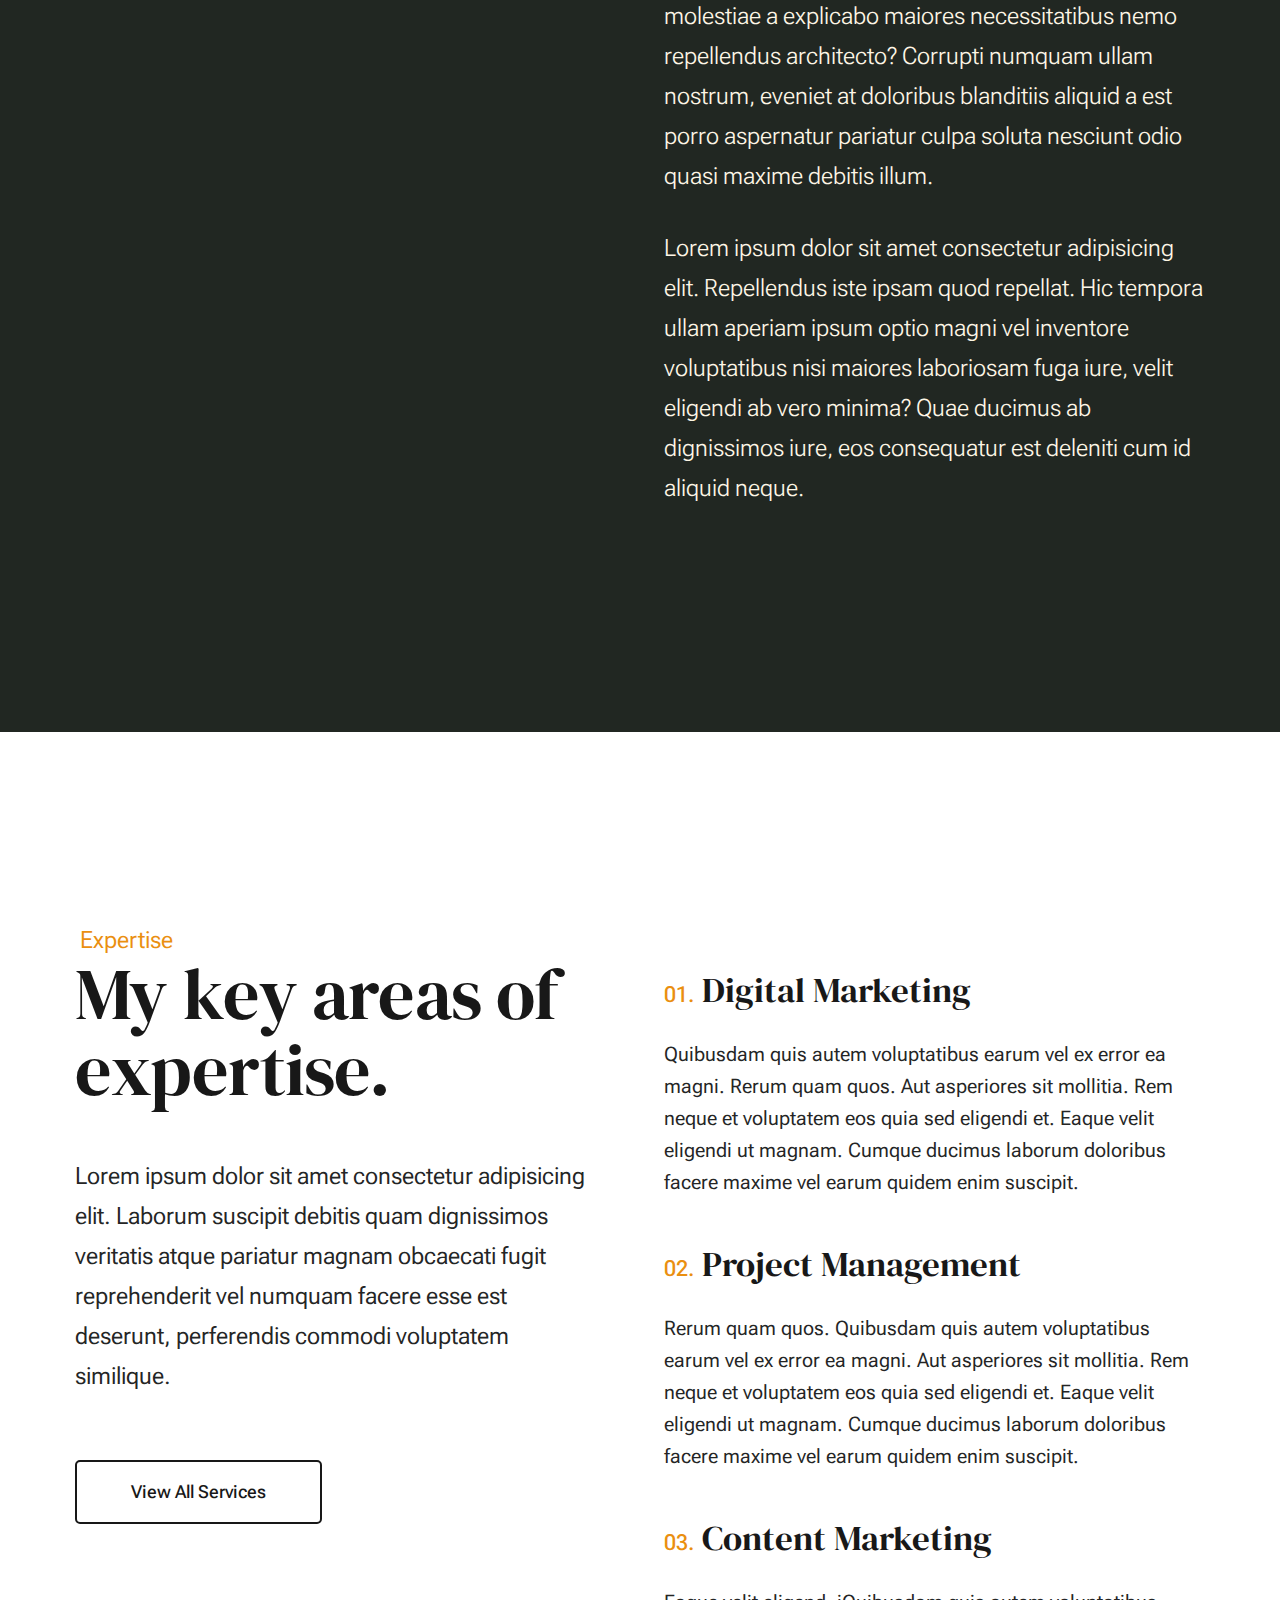
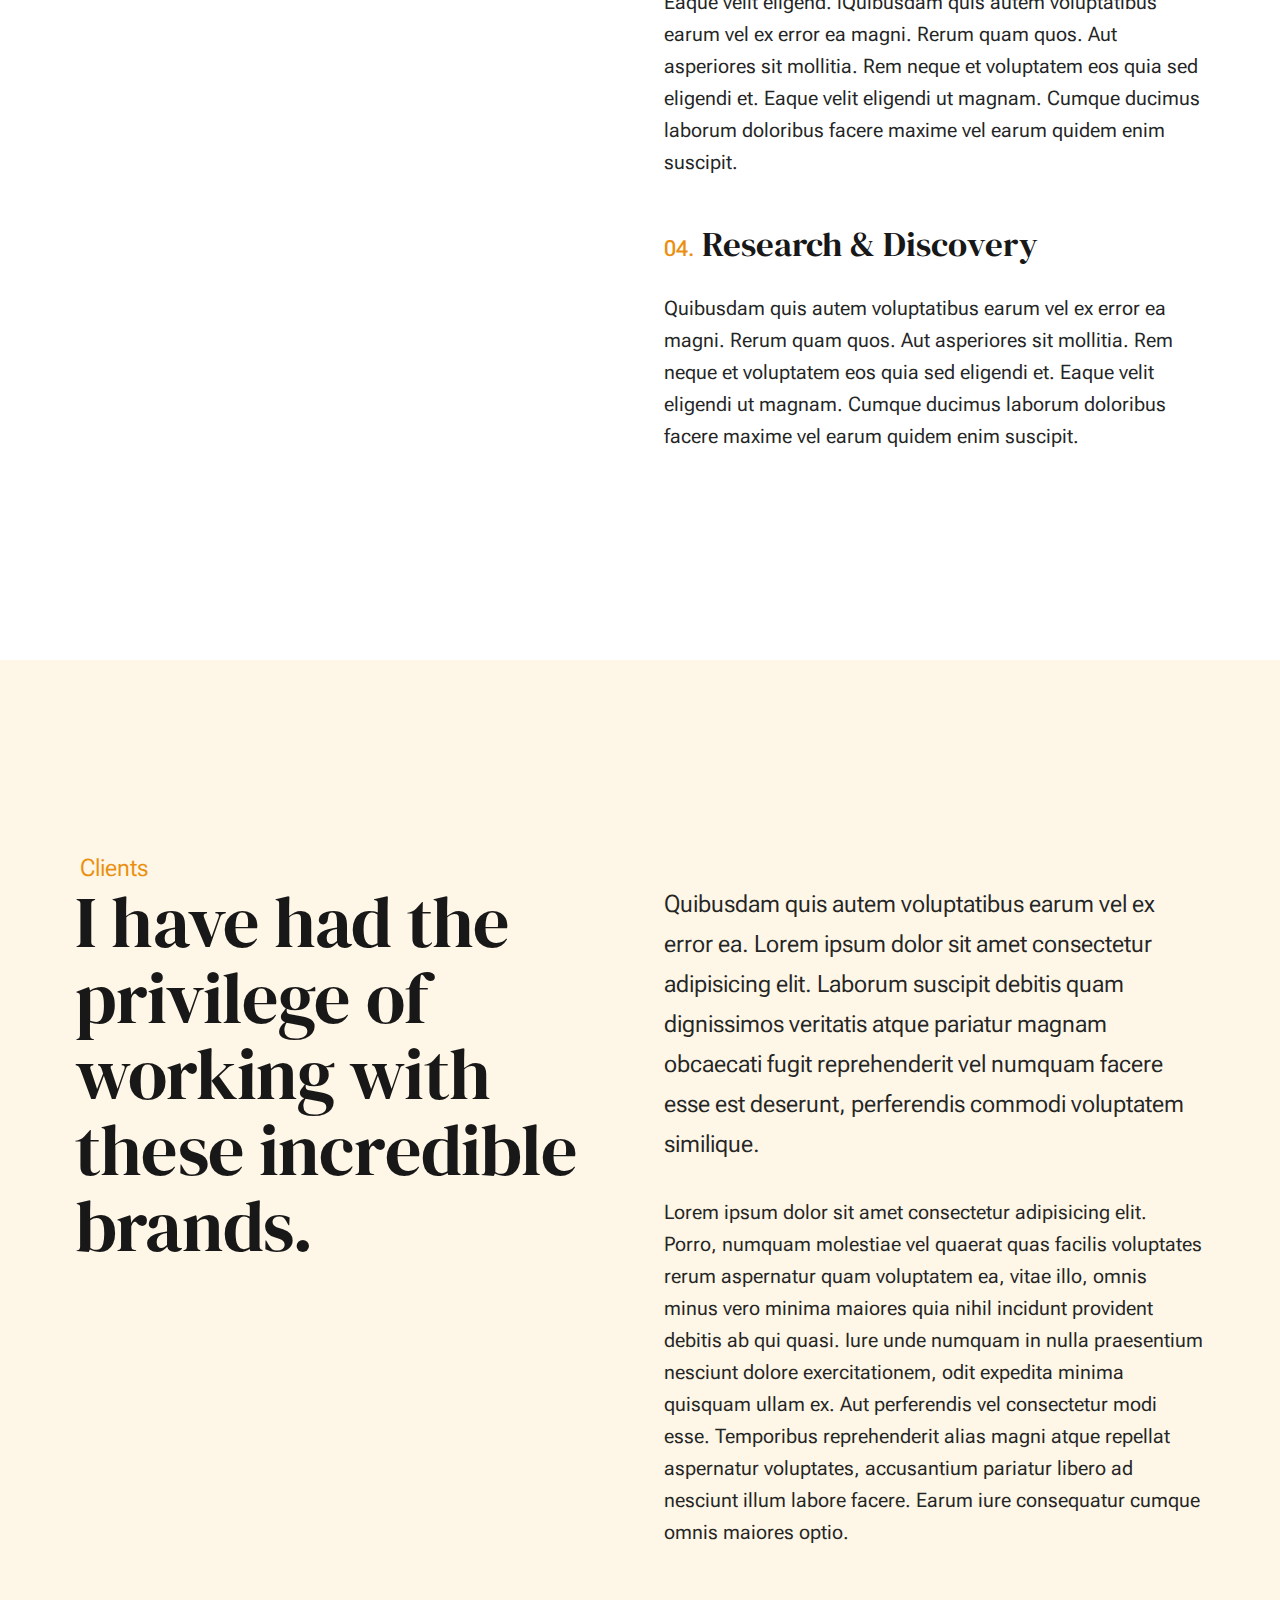
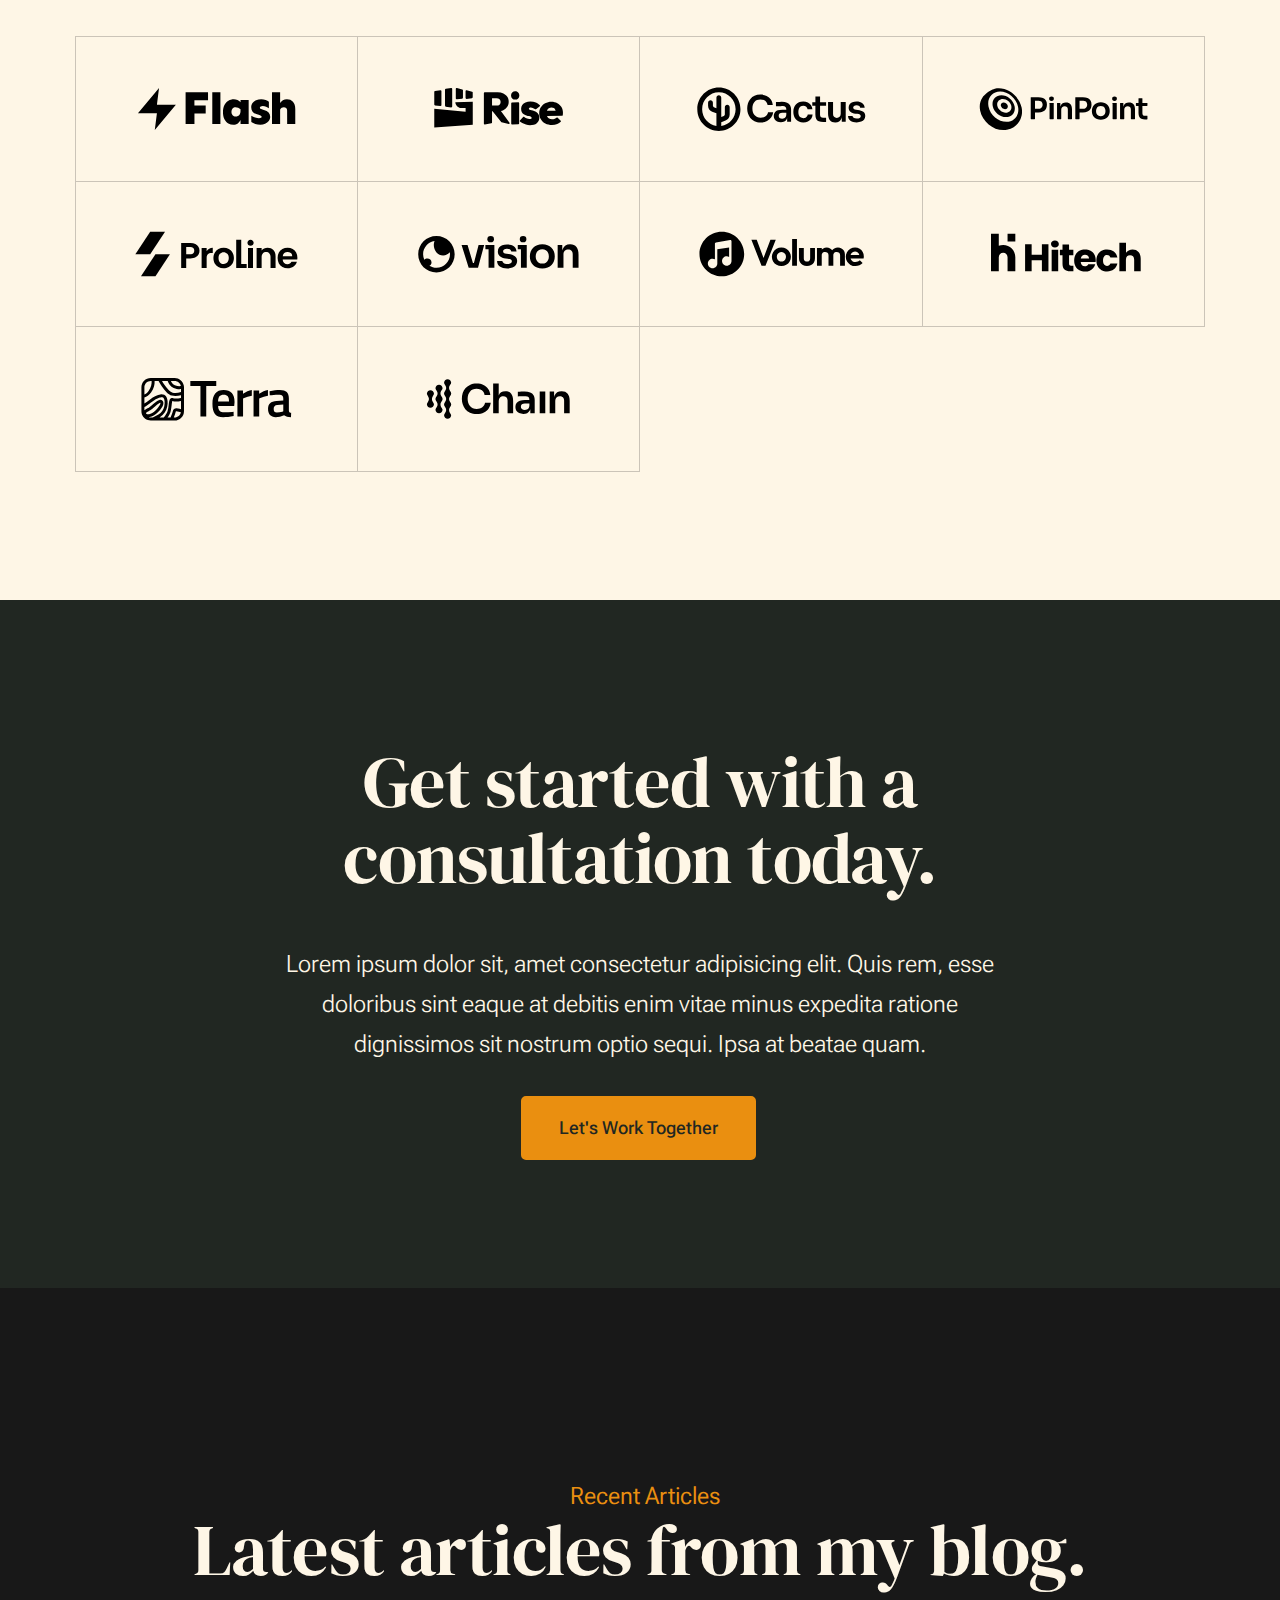
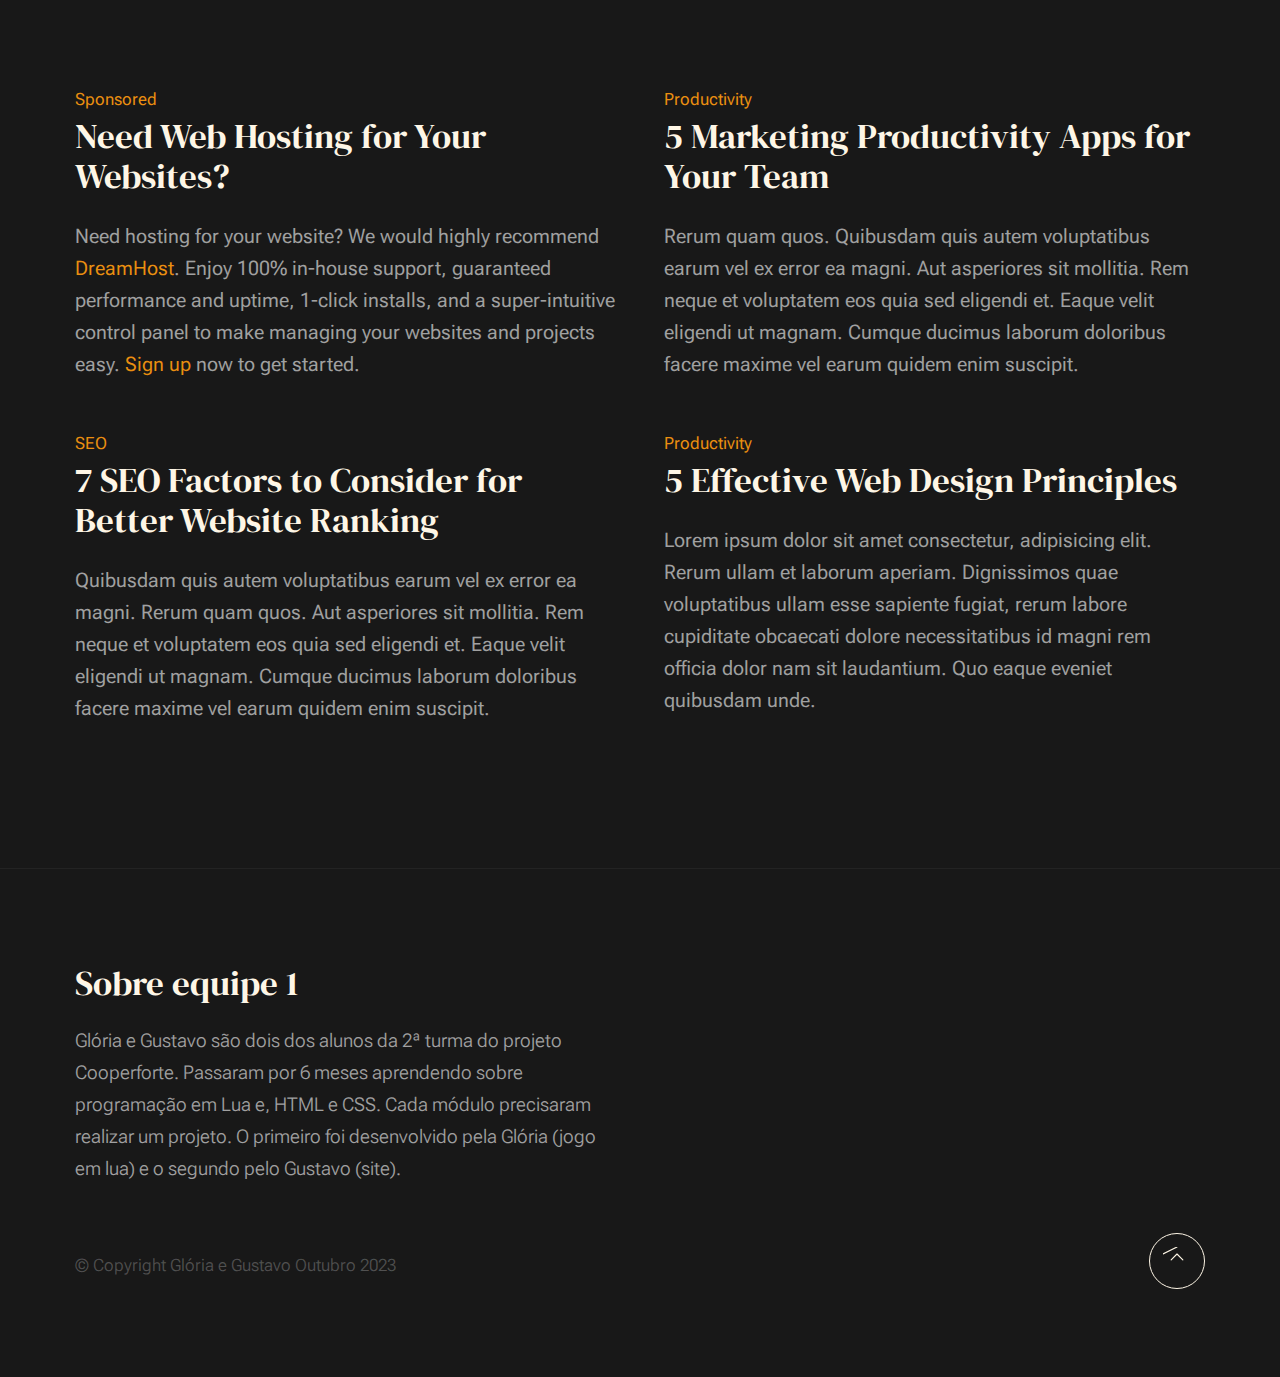
==== commit a06b8bd4: "botão para baixar o jogo" ====
--- a/index.html
+++ b/index.html
@@ -73,7 +73,8 @@
                     </ul> <!-- s-header__menu-links -->
 
                     <div class="s-header__contact">
-                        <a href="contact.html" class="btn btn--primary s-header__contact-btn">Vamos RECICLAR?!?</a>                        
+                        <a href="https://drive.google.com/file/d/1uccwRf2Tt4-BMVY2Gj94w_SOka5Kc08K/view?usp=drive_link" 
+                        class="btn btn--primary s-header__contact-btn" target="_blank">Baixar o jogo</a>
                     </div> <!-- s-header__contact -->
     
                 </nav> <!-- end s-header__nav -->
@@ -493,92 +494,37 @@
 
         <!-- # footer 
         ================================================== -->
+
         <footer class="s-footer">
             <div class="row s-footer__content">
                 <div class="column xl-6 lg-6 md-12 s-footer__block s-footer__about">                    
-                    <h3>Sobre Townsville</h3>
-                    <p>
-                    Lorem ipsum dolor sit amet consectetur adipisicing elit. Voluptas illum quasi facere libero, 
-                    fugiat laboriosam possimus reprehenderit eveniet vero voluptatum fugit ad quis veritatis suscipit beatae 
-                    incidunt perferendis tempore earum hic repellendus quisquam recusandae ipsa id esse. Nobis, aut deleniti.
-                    Lorem ipsum dolor sit amet consectetur, adipisicing elit. Facere ratione dignissimos.
-                    </p>               
-                </div>                
-                <div class="column xl-3 lg-6 md-12 s-footer__block s-footer__site-links">
-                    <h3>Site Links</h3>
-                    <ul class="link-list">
-                        <li><a href="index.html">Home</a></li>
-                        <li><a href="services.html">Services</a></li>
-                        <li><a href="blog.html">Journal</a></li>
-                        <li><a href="about.html">About</a></li>
-                        <li><a href="contact.html">Contact</a></li>
-                        <li><a href="https://www.dreamhost.com/r.cgi?287326">DreamHost</a></li>
-                    </ul>
-                </div>
-                <div class="column xl-3 lg-6 md-12 tab-12 s-footer__block s-footer__newsletter">
-                    <h3>Newsletter</h3>
-
-                    <p>
-                    Lorem ipsum dolor sit amet consectetur, adipisicing elit. Facere ratione dignissimos.
-                    </p>
-
-                    <div class="subscribe-form">
-                        <form id="mc-form" class="mc-form">
-                            <input type="email" name="EMAIL" id="mce-EMAIL" class="u-fullwidth text-center" placeholder="Your Email Address" title="The domain portion of the email address is invalid (the portion after the @)." pattern="^([^\x00-\x20\x22\x28\x29\x2c\x2e\x3a-\x3c\x3e\x40\x5b-\x5d\x7f-\xff]+|\x22([^\x0d\x22\x5c\x80-\xff]|\x5c[\x00-\x7f])*\x22)(\x2e([^\x00-\x20\x22\x28\x29\x2c\x2e\x3a-\x3c\x3e\x40\x5b-\x5d\x7f-\xff]+|\x22([^\x0d\x22\x5c\x80-\xff]|\x5c[\x00-\x7f])*\x22))*\x40([^\x00-\x20\x22\x28\x29\x2c\x2e\x3a-\x3c\x3e\x40\x5b-\x5d\x7f-\xff]+|\x5b([^\x0d\x5b-\x5d\x80-\xff]|\x5c[\x00-\x7f])*\x5d)(\x2e([^\x00-\x20\x22\x28\x29\x2c\x2e\x3a-\x3c\x3e\x40\x5b-\x5d\x7f-\xff]+|\x5b([^\x0d\x5b-\x5d\x80-\xff]|\x5c[\x00-\x7f])*\x5d))*(\.\w{2,})+$" required>
-                            <input type="submit" name="subscribe" value="Subscribe" class="btn btn--primary btn--small u-fullwidth">
-                            <!-- <div style="position: absolute; left: -5000px;" aria-hidden="true"><input type="text" name="b_cdb7b577e41181934ed6a6a44_9a91cfe7b3" tabindex="-1" value=""></div> -->
-                            <div class="mc-status"></div>
-                        </form>
-                    </div>
+                    <h3>Sobre equipe 1</h3>
+                    <p>Glória e Gustavo são dois dos alunos da 2ª turma do projeto Cooperforte. Passaram por 6 meses 
+        aprendendo sobre programação em Lua e, HTML e CSS. Cada módulo precisaram realizar um projeto. O 
+        primeiro foi desenvolvido pela Glória (jogo em lua) e o segundo pelo Gustavo (site).</p>          
                 </div>
             </div>    
             
             <div class="row s-footer__bottom">
                 <div class="column xl-6 lg-12">
-                    <ul class="s-footer__social social-list">
-                        <li>
-                            <a href="#0">
-                                <svg xmlns="http://www.w3.org/2000/svg" width="24" height="24" viewBox="0 0 24 24" style="fill:rgba(0, 0, 0, 1);transform:;-ms-filter:"><path d="M20,3H4C3.447,3,3,3.448,3,4v16c0,0.552,0.447,1,1,1h8.615v-6.96h-2.338v-2.725h2.338v-2c0-2.325,1.42-3.592,3.5-3.592 c0.699-0.002,1.399,0.034,2.095,0.107v2.42h-1.435c-1.128,0-1.348,0.538-1.348,1.325v1.735h2.697l-0.35,2.725h-2.348V21H20 c0.553,0,1-0.448,1-1V4C21,3.448,20.553,3,20,3z"></path></svg>
-                                <span class="u-screen-reader-text">Facebook</span>
-                            </a>
-                        </li>
-                        <li>
-                            <a href="#0">
-                                <svg xmlns="http://www.w3.org/2000/svg" width="24" height="24" viewBox="0 0 24 24" style="fill:rgba(0, 0, 0, 1);transform:;-ms-filter:"><path d="M19.633,7.997c0.013,0.175,0.013,0.349,0.013,0.523c0,5.325-4.053,11.461-11.46,11.461c-2.282,0-4.402-0.661-6.186-1.809 c0.324,0.037,0.636,0.05,0.973,0.05c1.883,0,3.616-0.636,5.001-1.721c-1.771-0.037-3.255-1.197-3.767-2.793 c0.249,0.037,0.499,0.062,0.761,0.062c0.361,0,0.724-0.05,1.061-0.137c-1.847-0.374-3.23-1.995-3.23-3.953v-0.05 c0.537,0.299,1.16,0.486,1.82,0.511C3.534,9.419,2.823,8.184,2.823,6.787c0-0.748,0.199-1.434,0.548-2.032 c1.983,2.443,4.964,4.04,8.306,4.215c-0.062-0.3-0.1-0.611-0.1-0.923c0-2.22,1.796-4.028,4.028-4.028 c1.16,0,2.207,0.486,2.943,1.272c0.91-0.175,1.782-0.512,2.556-0.973c-0.299,0.935-0.936,1.721-1.771,2.22 c0.811-0.088,1.597-0.312,2.319-0.624C21.104,6.712,20.419,7.423,19.633,7.997z"></path></svg>
-                                <span class="u-screen-reader-text">Twitter</span>
-                            </a>
-                        </li>
-                        <li>
-                            <a href="#0">
-                                <svg xmlns="http://www.w3.org/2000/svg" width="24" height="24" viewBox="0 0 24 24" style="fill:rgba(0, 0, 0, 1);transform:;-ms-filter:"><path d="M11.999,7.377c-2.554,0-4.623,2.07-4.623,4.623c0,2.554,2.069,4.624,4.623,4.624c2.552,0,4.623-2.07,4.623-4.624 C16.622,9.447,14.551,7.377,11.999,7.377L11.999,7.377z M11.999,15.004c-1.659,0-3.004-1.345-3.004-3.003 c0-1.659,1.345-3.003,3.004-3.003s3.002,1.344,3.002,3.003C15.001,13.659,13.658,15.004,11.999,15.004L11.999,15.004z"></path><circle cx="16.806" cy="7.207" r="1.078"></circle><path d="M20.533,6.111c-0.469-1.209-1.424-2.165-2.633-2.632c-0.699-0.263-1.438-0.404-2.186-0.42 c-0.963-0.042-1.268-0.054-3.71-0.054s-2.755,0-3.71,0.054C7.548,3.074,6.809,3.215,6.11,3.479C4.9,3.946,3.945,4.902,3.477,6.111 c-0.263,0.7-0.404,1.438-0.419,2.186c-0.043,0.962-0.056,1.267-0.056,3.71c0,2.442,0,2.753,0.056,3.71 c0.015,0.748,0.156,1.486,0.419,2.187c0.469,1.208,1.424,2.164,2.634,2.632c0.696,0.272,1.435,0.426,2.185,0.45 c0.963,0.042,1.268,0.055,3.71,0.055s2.755,0,3.71-0.055c0.747-0.015,1.486-0.157,2.186-0.419c1.209-0.469,2.164-1.424,2.633-2.633 c0.263-0.7,0.404-1.438,0.419-2.186c0.043-0.962,0.056-1.267,0.056-3.71s0-2.753-0.056-3.71C20.941,7.57,20.801,6.819,20.533,6.111z M19.315,15.643c-0.007,0.576-0.111,1.147-0.311,1.688c-0.305,0.787-0.926,1.409-1.712,1.711c-0.535,0.199-1.099,0.303-1.67,0.311 c-0.95,0.044-1.218,0.055-3.654,0.055c-2.438,0-2.687,0-3.655-0.055c-0.569-0.007-1.135-0.112-1.669-0.311 c-0.789-0.301-1.414-0.923-1.719-1.711c-0.196-0.534-0.302-1.099-0.311-1.669c-0.043-0.95-0.053-1.218-0.053-3.654 c0-2.437,0-2.686,0.053-3.655c0.007-0.576,0.111-1.146,0.311-1.687c0.305-0.789,0.93-1.41,1.719-1.712 c0.534-0.198,1.1-0.303,1.669-0.311c0.951-0.043,1.218-0.055,3.655-0.055c2.437,0,2.687,0,3.654,0.055 c0.571,0.007,1.135,0.112,1.67,0.311c0.786,0.303,1.407,0.925,1.712,1.712c0.196,0.534,0.302,1.099,0.311,1.669 c0.043,0.951,0.054,1.218,0.054,3.655c0,2.436,0,2.698-0.043,3.654H19.315z"></path></svg>
-                                <span class="u-screen-reader-text">Instagram</span>
-                            </a>
-                        </li>
-                        <li>
-                            <a href="#0">
-                                <svg xmlns="http://www.w3.org/2000/svg" width="24" height="24" viewBox="0 0 24 24" style="fill: rgba(0, 0, 0, 1);transform: ;msFilter:;"><path d="M20.66 6.98a9.932 9.932 0 0 0-3.641-3.64C15.486 2.447 13.813 2 12 2s-3.486.447-5.02 1.34c-1.533.893-2.747 2.107-3.64 3.64S2 10.187 2 12s.446 3.487 1.34 5.02a9.924 9.924 0 0 0 3.641 3.64C8.514 21.553 10.187 22 12 22s3.486-.447 5.02-1.34a9.932 9.932 0 0 0 3.641-3.64C21.554 15.487 22 13.813 22 12s-.446-3.487-1.34-5.02zM12 3.66c2 0 3.772.64 5.32 1.919-.92 1.174-2.286 2.14-4.1 2.9-1.002-1.813-2.088-3.327-3.261-4.54A7.715 7.715 0 0 1 12 3.66zM5.51 6.8a8.116 8.116 0 0 1 2.711-2.22c1.212 1.201 2.325 2.7 3.34 4.5-2 .6-4.114.9-6.341.9-.573 0-1.006-.013-1.3-.04A8.549 8.549 0 0 1 5.51 6.8zM3.66 12c0-.054.003-.12.01-.2.007-.08.01-.146.01-.2.254.014.641.02 1.161.02 2.666 0 5.146-.367 7.439-1.1.187.373.381.793.58 1.26-1.32.293-2.674 1.006-4.061 2.14S6.4 16.247 5.76 17.5c-1.4-1.587-2.1-3.42-2.1-5.5zM12 20.34c-1.894 0-3.594-.587-5.101-1.759.601-1.187 1.524-2.322 2.771-3.401 1.246-1.08 2.483-1.753 3.71-2.02a29.441 29.441 0 0 1 1.56 6.62 8.166 8.166 0 0 1-2.94.56zm7.08-3.96a8.351 8.351 0 0 1-2.58 2.621c-.24-2.08-.7-4.107-1.379-6.081.932-.066 1.765-.1 2.5-.1.799 0 1.686.034 2.659.1a8.098 8.098 0 0 1-1.2 3.46zm-1.24-5c-1.16 0-2.233.047-3.22.14a27.053 27.053 0 0 0-.68-1.62c2.066-.906 3.532-2.006 4.399-3.3 1.2 1.414 1.854 3.027 1.96 4.84-.812-.04-1.632-.06-2.459-.06z"></path></svg>
-                                <span class="u-screen-reader-text">Dribbble</span>
-                            </a>
-                        </li>
-                    </ul> <!-- end s-footer__social -->
-                </div>
-                <div class="column xl-6 lg-12">
                     <p class="ss-copyright">
-                        <span>© Copyright Monica 2022</span> 
-                        <span>Design by <a href="https://www.styleshout.com/">StyleShout</a></span>
+                        <span>© Copyright Glória e Gustavo Outubro 2023</span> 
+                        <!-- <span>Design by <a href="https://www.styleshout.com/">StyleShout</a></span> -->
                     </p>
                 </div>
-
                 <div class="ss-go-top">
                     <a class="smoothscroll" title="Back to Top" href="#top">
-                        <svg xmlns="http://www.w3.org/2000/svg" viewBox="0 0 24 24" width="36" height="36" fill="none" stroke="#ffffff" stroke-width="1" stroke-linecap="round" stroke-linejoin="round">&lt;!--!  Atomicons Free 1.00 by @atisalab License - https://atomicons.com/license/ (Icons: CC BY 4.0) Copyright 2021 Atomicons --&gt;<polyline points="17 11 12 6 7 11"></polyline><line x1="12" y1="18" x2="12" y2="6"></line></svg>
+                        <svg xmlns="http://www.w3.org/2000/svg" viewBox="0 0 24 24" width="36" height="36" fill="none"
+        stroke="#ffffff" stroke-width="1" stroke-linecap="round" stroke-linejoin="round">&lt;!--!  
+        Atomicons Free 1.00 by @atisalab License - https://atomicons.com/license/ (Icons: CC BY 4.0) 
+        Copyright 2021 Atomicons --&gt;<polyline points="17 11 12 6 7 11"></polyline><line x1="12" y1=
+        x2="12" y2="6"></line></svg>
                     </a>
                 </div> <!-- end ss-go-top -->
             </div>
             
         </footer> <!-- end s-footer -->
-
-    </div> <!-- end page-wrap -->
+      </div> <!-- end page-wrap -->
 
     <!-- Java Script
     ================================================== -->
--- a/css/vendor.css
+++ b/css/vendor.css
@@ -0,0 +1,776 @@
+/* ===================================================================
+ * Monica Third-party Stylesheets
+ * Template Ver. 1.0.0
+ * 12-13-2022
+ * -------------------------------------------------------------------
+ *
+ * TOC:
+ * # PrismJS
+ * # Swiper
+ *
+ * ------------------------------------------------------------------- */
+
+
+/* ===================================================================
+ * # PrismJS 1.20.0
+ *   https://prismjs.com/download.html#themes=prism-okaidia&languages=markup+css+clike+javascript+markup-templating+php 
+ *   
+ *   okaidia theme for JavaScript, CSS and HTML
+ *   Loosely based on Monokai textmate theme by http://www.monokai.nl/
+ *   @author ocodia
+ * ------------------------------------------------------------------- */
+code[class*=language-],
+pre[class*=language-] {
+  color          : #f8f8f2;
+  background     : none;
+  text-shadow    : 0 1px rgba(0, 0, 0, 0.3);
+  font-family    : var(--font-mono);
+  font-size      : calc(var(--text-size) * 0.9444);
+  text-align     : left;
+  white-space    : pre;
+  word-spacing   : normal;
+  word-break     : normal;
+  word-wrap      : normal;
+  line-height    : var(--vspace-1);
+  -moz-tab-size  : 4;
+  -o-tab-size    : 4;
+  tab-size       : 4;
+  -webkit-hyphens: none;
+  -ms-hyphens    : none;
+  hyphens        : none;
+}
+
+/* Code blocks */
+pre[class*=language-] {
+  padding : var(--vspace-0_5) 0 var(--vspace-1);
+  margin  : var(--vspace-1) 0;
+  overflow: auto;
+}
+
+:not(pre)>code[class*=language-],
+pre[class*=language-] {
+  background: #272822;
+}
+
+/* Inline code */
+:not(pre)>code[class*=language-] {
+  padding    : 0.1em;
+  white-space: normal;
+}
+
+.token.comment,
+.token.prolog,
+.token.doctype,
+.token.cdata {
+  color: slategray;
+}
+
+.token.punctuation {
+  color: #f8f8f2;
+}
+
+.token.namespace {
+  opacity: 0.7;
+}
+
+.token.property,
+.token.tag,
+.token.constant,
+.token.symbol,
+.token.deleted {
+  color: #f92672;
+}
+
+.token.boolean,
+.token.number {
+  color: #ae81ff;
+}
+
+.token.selector,
+.token.attr-name,
+.token.string,
+.token.char,
+.token.builtin,
+.token.inserted {
+  color: #a6e22e;
+}
+
+.token.operator,
+.token.entity,
+.token.url,
+.language-css .token.string,
+.style .token.string,
+.token.variable {
+  color: #f8f8f2;
+}
+
+.token.atrule,
+.token.attr-value,
+.token.function,
+.token.class-name {
+  color: #e6db74;
+}
+
+.token.keyword {
+  color: #66d9ef;
+}
+
+.token.regex,
+.token.important {
+  color: #fd971f;
+}
+
+.token.important,
+.token.bold {
+  font-weight: bold;
+}
+
+.token.italic {
+  font-style: italic;
+}
+
+.token.entity {
+  cursor: help;
+}
+
+
+
+/* ===================================================================
+ * # Swiper 6.4.5
+ *   Most modern mobile touch slider and framework with hardware accelerated transitions
+ *   https://swiperjs.com
+ *
+ *   Copyright 2014-2020 Vladimir Kharlampidi
+ *
+ *   Released under the MIT License
+ *
+ *   Released on: December 18, 2020
+ * ------------------------------------------------------------------- */
+@font-face {
+  font-family: "swiper-icons";
+  src        : url("data:application/font-woff;charset=utf-8;base64, [base64]//wADZ2x5ZgAAAywAAADMAAAD2MHtryVoZWFkAAABbAAAADAAAAA2E2+eoWhoZWEAAAGcAAAAHwAAACQC9gDzaG10eAAAAigAAAAZAAAArgJkABFsb2NhAAAC0AAAAFoAAABaFQAUGG1heHAAAAG8AAAAHwAAACAAcABAbmFtZQAAA/gAAAE5AAACXvFdBwlwb3N0AAAFNAAAAGIAAACE5s74hXjaY2BkYGAAYpf5Hu/j+W2+MnAzMYDAzaX6QjD6/4//Bxj5GA8AuRwMYGkAPywL13jaY2BkYGA88P8Agx4j+/8fQDYfA1AEBWgDAIB2BOoAeNpjYGRgYNBh4GdgYgABEMnIABJzYNADCQAACWgAsQB42mNgYfzCOIGBlYGB0YcxjYGBwR1Kf2WQZGhhYGBiYGVmgAFGBiQQkOaawtDAoMBQxXjg/wEGPcYDDA4wNUA2CCgwsAAAO4EL6gAAeNpj2M0gyAACqxgGNWBkZ2D4/wMA+xkDdgAAAHjaY2BgYGaAYBkGRgYQiAHyGMF8FgYHIM3DwMHABGQrMOgyWDLEM1T9/w8UBfEMgLzE////P/5//f/V/xv+r4eaAAeMbAxwIUYmIMHEgKYAYjUcsDAwsLKxc3BycfPw8jEQA/[base64]/uznmfPFBNODM2K7MTQ45YEAZqGP81AmGGcF3iPqOop0r1SPTaTbVkfUe4HXj97wYE+yNwWYxwWu4v1ugWHgo3S1XdZEVqWM7ET0cfnLGxWfkgR42o2PvWrDMBSFj/IHLaF0zKjRgdiVMwScNRAoWUoH78Y2icB/yIY09An6AH2Bdu/UB+yxopYshQiEvnvu0dURgDt8QeC8PDw7Fpji3fEA4z/PEJ6YOB5hKh4dj3EvXhxPqH/SKUY3rJ7srZ4FZnh1PMAtPhwP6fl2PMJMPDgeQ4rY8YT6Gzao0eAEA409DuggmTnFnOcSCiEiLMgxCiTI6Cq5DZUd3Qmp10vO0LaLTd2cjN4fOumlc7lUYbSQcZFkutRG7g6JKZKy0RmdLY680CDnEJ+UMkpFFe1RN7nxdVpXrC4aTtnaurOnYercZg2YVmLN/d/gczfEimrE/fs/bOuq29Zmn8tloORaXgZgGa78yO9/cnXm2BpaGvq25Dv9S4E9+5SIc9PqupJKhYFSSl47+Qcr1mYNAAAAeNptw0cKwkAAAMDZJA8Q7OUJvkLsPfZ6zFVERPy8qHh2YER+3i/BP83vIBLLySsoKimrqKqpa2hp6+jq6RsYGhmbmJqZSy0sraxtbO3sHRydnEMU4uR6yx7JJXveP7WrDycAAAAAAAH//wACeNpjYGRgYOABYhkgZgJCZgZNBkYGLQZtIJsFLMYAAAw3ALgAeNolizEKgDAQBCchRbC2sFER0YD6qVQiBCv/H9ezGI6Z5XBAw8CBK/m5iQQVauVbXLnOrMZv2oLdKFa8Pjuru2hJzGabmOSLzNMzvutpB3N42mNgZGBg4GKQYzBhYMxJLMlj4GBgAYow/P/PAJJhLM6sSoWKfWCAAwDAjgbRAAB42mNgYGBkAIIbCZo5IPrmUn0hGA0AO8EFTQAA") format("woff");
+  font-weight: 400;
+  font-style : normal;
+}
+
+:root {
+  --swiper-theme-color: #007aff;
+}
+
+.swiper-container {
+  margin-left : auto;
+  margin-right: auto;
+  position    : relative;
+  overflow    : hidden;
+  list-style  : none;
+  padding     : 0;
+  /* Fix of Webkit flickering */
+  z-index     : 1;
+}
+
+.swiper-container-vertical>.swiper-wrapper {
+  flex-direction: column;
+}
+
+.swiper-wrapper {
+  position           : relative;
+  width              : 100%;
+  height             : 100%;
+  z-index            : 1;
+  display            : flex;
+  transition-property: transform;
+  box-sizing         : content-box;
+}
+
+.swiper-container-android .swiper-slide,
+.swiper-wrapper {
+  transform: translate3d(0px, 0, 0);
+}
+
+.swiper-container-multirow>.swiper-wrapper {
+  flex-wrap: wrap;
+}
+
+.swiper-container-multirow-column>.swiper-wrapper {
+  flex-wrap     : wrap;
+  flex-direction: column;
+}
+
+.swiper-container-free-mode>.swiper-wrapper {
+  transition-timing-function: ease-out;
+  margin                    : 0 auto;
+}
+
+.swiper-slide {
+  flex-shrink        : 0;
+  width              : 100%;
+  height             : 100%;
+  position           : relative;
+  transition-property: transform;
+}
+
+.swiper-slide-invisible-blank {
+  visibility: hidden;
+}
+
+/* Auto Height */
+.swiper-container-autoheight,
+.swiper-container-autoheight .swiper-slide {
+  height: auto;
+}
+
+.swiper-container-autoheight .swiper-wrapper {
+  align-items        : flex-start;
+  transition-property: transform, height;
+}
+
+/* 3D Effects */
+.swiper-container-3d {
+  perspective: 1200px;
+}
+
+.swiper-container-3d .swiper-wrapper,
+.swiper-container-3d .swiper-slide,
+.swiper-container-3d .swiper-slide-shadow-left,
+.swiper-container-3d .swiper-slide-shadow-right,
+.swiper-container-3d .swiper-slide-shadow-top,
+.swiper-container-3d .swiper-slide-shadow-bottom,
+.swiper-container-3d .swiper-cube-shadow {
+  transform-style: preserve-3d;
+}
+
+.swiper-container-3d .swiper-slide-shadow-left,
+.swiper-container-3d .swiper-slide-shadow-right,
+.swiper-container-3d .swiper-slide-shadow-top,
+.swiper-container-3d .swiper-slide-shadow-bottom {
+  position      : absolute;
+  left          : 0;
+  top           : 0;
+  width         : 100%;
+  height        : 100%;
+  pointer-events: none;
+  z-index       : 10;
+}
+
+.swiper-container-3d .swiper-slide-shadow-left {
+  background-image: linear-gradient(to left, rgba(0, 0, 0, 0.5), rgba(0, 0, 0, 0));
+}
+
+.swiper-container-3d .swiper-slide-shadow-right {
+  background-image: linear-gradient(to right, rgba(0, 0, 0, 0.5), rgba(0, 0, 0, 0));
+}
+
+.swiper-container-3d .swiper-slide-shadow-top {
+  background-image: linear-gradient(to top, rgba(0, 0, 0, 0.5), rgba(0, 0, 0, 0));
+}
+
+.swiper-container-3d .swiper-slide-shadow-bottom {
+  background-image: linear-gradient(to bottom, rgba(0, 0, 0, 0.5), rgba(0, 0, 0, 0));
+}
+
+/* CSS Mode */
+.swiper-container-css-mode>.swiper-wrapper {
+  overflow          : auto;
+  scrollbar-width   : none;
+  /* For Firefox */
+  -ms-overflow-style: none;
+  /* For Internet Explorer and Edge */
+}
+
+.swiper-container-css-mode>.swiper-wrapper::-webkit-scrollbar {
+  display: none;
+}
+
+.swiper-container-css-mode>.swiper-wrapper>.swiper-slide {
+  scroll-snap-align: start start;
+}
+
+.swiper-container-horizontal.swiper-container-css-mode>.swiper-wrapper {
+  -ms-scroll-snap-type: x mandatory;
+  scroll-snap-type    : x mandatory;
+}
+
+.swiper-container-vertical.swiper-container-css-mode>.swiper-wrapper {
+  -ms-scroll-snap-type: y mandatory;
+  scroll-snap-type    : y mandatory;
+}
+
+:root {
+  --swiper-navigation-size   : 44px;
+  /*
+    --swiper-navigation-color: var(--swiper-theme-color);
+    */
+}
+
+.swiper-button-prev,
+.swiper-button-next {
+  position       : absolute;
+  top            : 50%;
+  width          : calc(var(--swiper-navigation-size) / 44 * 27);
+  height         : var(--swiper-navigation-size);
+  margin-top     : calc(-1 * var(--swiper-navigation-size) / 2);
+  z-index        : 10;
+  cursor         : pointer;
+  display        : flex;
+  align-items    : center;
+  justify-content: center;
+  color          : var(--swiper-navigation-color, var(--swiper-theme-color));
+}
+
+.swiper-button-prev.swiper-button-disabled,
+.swiper-button-next.swiper-button-disabled {
+  opacity       : 0.35;
+  cursor        : auto;
+  pointer-events: none;
+}
+
+.swiper-button-prev:after,
+.swiper-button-next:after {
+  font-family   : swiper-icons;
+  font-size     : var(--swiper-navigation-size);
+  text-transform: none !important;
+  letter-spacing: 0;
+  text-transform: none;
+  font-variant  : initial;
+  line-height   : 1;
+}
+
+.swiper-button-prev,
+.swiper-container-rtl .swiper-button-next {
+  left : 10px;
+  right: auto;
+}
+
+.swiper-button-prev:after,
+.swiper-container-rtl .swiper-button-next:after {
+  content: "prev";
+}
+
+.swiper-button-next,
+.swiper-container-rtl .swiper-button-prev {
+  right: 10px;
+  left : auto;
+}
+
+.swiper-button-next:after,
+.swiper-container-rtl .swiper-button-prev:after {
+  content: "next";
+}
+
+.swiper-button-prev.swiper-button-white,
+.swiper-button-next.swiper-button-white {
+  --swiper-navigation-color: #ffffff;
+}
+
+.swiper-button-prev.swiper-button-black,
+.swiper-button-next.swiper-button-black {
+  --swiper-navigation-color: #000000;
+}
+
+.swiper-button-lock {
+  display: none;
+}
+
+:root {
+  /*
+    --swiper-pagination-color: var(--swiper-theme-color);
+    */
+}
+
+.swiper-pagination {
+  position  : absolute;
+  text-align: center;
+  transition: 300ms opacity;
+  transform : translate3d(0, 0, 0);
+  z-index   : 10;
+}
+
+.swiper-pagination.swiper-pagination-hidden {
+  opacity: 0;
+}
+
+/* Common Styles */
+.swiper-pagination-fraction,
+.swiper-pagination-custom,
+.swiper-container-horizontal>.swiper-pagination-bullets {
+  bottom: 10px;
+  left  : 0;
+  width : 100%;
+}
+
+/* Bullets */
+.swiper-pagination-bullets-dynamic {
+  overflow : hidden;
+  font-size: 0;
+}
+
+.swiper-pagination-bullets-dynamic .swiper-pagination-bullet {
+  transform: scale(0.33);
+  position : relative;
+}
+
+.swiper-pagination-bullets-dynamic .swiper-pagination-bullet-active {
+  transform: scale(1);
+}
+
+.swiper-pagination-bullets-dynamic .swiper-pagination-bullet-active-main {
+  transform: scale(1);
+}
+
+.swiper-pagination-bullets-dynamic .swiper-pagination-bullet-active-prev {
+  transform: scale(0.66);
+}
+
+.swiper-pagination-bullets-dynamic .swiper-pagination-bullet-active-prev-prev {
+  transform: scale(0.33);
+}
+
+.swiper-pagination-bullets-dynamic .swiper-pagination-bullet-active-next {
+  transform: scale(0.66);
+}
+
+.swiper-pagination-bullets-dynamic .swiper-pagination-bullet-active-next-next {
+  transform: scale(0.33);
+}
+
+.swiper-pagination-bullet {
+  width        : 8px;
+  height       : 8px;
+  display      : inline-block;
+  border-radius: 100%;
+  background   : #000;
+  opacity      : 0.2;
+}
+
+button.swiper-pagination-bullet {
+  border            : none;
+  margin            : 0;
+  padding           : 0;
+  box-shadow        : none;
+  -webkit-appearance: none;
+  -moz-appearance   : none;
+  appearance        : none;
+}
+
+.swiper-pagination-clickable .swiper-pagination-bullet {
+  cursor: pointer;
+}
+
+.swiper-pagination-bullet-active {
+  opacity   : 1;
+  background: var(--swiper-pagination-color, var(--swiper-theme-color));
+}
+
+.swiper-container-vertical>.swiper-pagination-bullets {
+  right    : 10px;
+  top      : 50%;
+  transform: translate3d(0px, -50%, 0);
+}
+
+.swiper-container-vertical>.swiper-pagination-bullets .swiper-pagination-bullet {
+  margin : 6px 0;
+  display: block;
+}
+
+.swiper-container-vertical>.swiper-pagination-bullets.swiper-pagination-bullets-dynamic {
+  top      : 50%;
+  transform: translateY(-50%);
+  width    : 8px;
+}
+
+.swiper-container-vertical>.swiper-pagination-bullets.swiper-pagination-bullets-dynamic .swiper-pagination-bullet {
+  display   : inline-block;
+  transition: 200ms transform, 200ms top;
+}
+
+.swiper-container-horizontal>.swiper-pagination-bullets .swiper-pagination-bullet {
+  margin: 0 4px;
+}
+
+.swiper-container-horizontal>.swiper-pagination-bullets.swiper-pagination-bullets-dynamic {
+  left       : 50%;
+  transform  : translateX(-50%);
+  white-space: nowrap;
+}
+
+.swiper-container-horizontal>.swiper-pagination-bullets.swiper-pagination-bullets-dynamic .swiper-pagination-bullet {
+  transition: 200ms transform, 200ms left;
+}
+
+.swiper-container-horizontal.swiper-container-rtl>.swiper-pagination-bullets-dynamic .swiper-pagination-bullet {
+  transition: 200ms transform, 200ms right;
+}
+
+/* Progress */
+.swiper-pagination-progressbar {
+  background: rgba(0, 0, 0, 0.25);
+  position  : absolute;
+}
+
+.swiper-pagination-progressbar .swiper-pagination-progressbar-fill {
+  background      : var(--swiper-pagination-color, var(--swiper-theme-color));
+  position        : absolute;
+  left            : 0;
+  top             : 0;
+  width           : 100%;
+  height          : 100%;
+  transform       : scale(0);
+  transform-origin: left top;
+}
+
+.swiper-container-rtl .swiper-pagination-progressbar .swiper-pagination-progressbar-fill {
+  transform-origin: right top;
+}
+
+.swiper-container-horizontal>.swiper-pagination-progressbar,
+.swiper-container-vertical>.swiper-pagination-progressbar.swiper-pagination-progressbar-opposite {
+  width : 100%;
+  height: 4px;
+  left  : 0;
+  top   : 0;
+}
+
+.swiper-container-vertical>.swiper-pagination-progressbar,
+.swiper-container-horizontal>.swiper-pagination-progressbar.swiper-pagination-progressbar-opposite {
+  width : 4px;
+  height: 100%;
+  left  : 0;
+  top   : 0;
+}
+
+.swiper-pagination-white {
+  --swiper-pagination-color: #ffffff;
+}
+
+.swiper-pagination-black {
+  --swiper-pagination-color: #000000;
+}
+
+.swiper-pagination-lock {
+  display: none;
+}
+
+/* Scrollbar */
+.swiper-scrollbar {
+  border-radius   : 10px;
+  position        : relative;
+  -ms-touch-action: none;
+  background      : rgba(0, 0, 0, 0.1);
+}
+
+.swiper-container-horizontal>.swiper-scrollbar {
+  position: absolute;
+  left    : 1%;
+  bottom  : 3px;
+  z-index : 50;
+  height  : 5px;
+  width   : 98%;
+}
+
+.swiper-container-vertical>.swiper-scrollbar {
+  position: absolute;
+  right   : 3px;
+  top     : 1%;
+  z-index : 50;
+  width   : 5px;
+  height  : 98%;
+}
+
+.swiper-scrollbar-drag {
+  height       : 100%;
+  width        : 100%;
+  position     : relative;
+  background   : rgba(0, 0, 0, 0.5);
+  border-radius: 10px;
+  left         : 0;
+  top          : 0;
+}
+
+.swiper-scrollbar-cursor-drag {
+  cursor: move;
+}
+
+.swiper-scrollbar-lock {
+  display: none;
+}
+
+.swiper-zoom-container {
+  width          : 100%;
+  height         : 100%;
+  display        : flex;
+  justify-content: center;
+  align-items    : center;
+  text-align     : center;
+}
+
+.swiper-zoom-container>img,
+.swiper-zoom-container>svg,
+.swiper-zoom-container>canvas {
+  max-width    : 100%;
+  max-height   : 100%;
+  -o-object-fit: contain;
+  object-fit   : contain;
+}
+
+.swiper-slide-zoomed {
+  cursor: move;
+}
+
+/* Preloader */
+:root {
+  /*
+    --swiper-preloader-color: var(--swiper-theme-color);
+    */
+}
+
+.swiper-lazy-preloader {
+  width            : 42px;
+  height           : 42px;
+  position         : absolute;
+  left             : 50%;
+  top              : 50%;
+  margin-left      : -21px;
+  margin-top       : -21px;
+  z-index          : 10;
+  transform-origin : 50%;
+  -webkit-animation: swiper-preloader-spin 1s infinite linear;
+  animation        : swiper-preloader-spin 1s infinite linear;
+  box-sizing       : border-box;
+  border           : 4px solid var(--swiper-preloader-color, var(--swiper-theme-color));
+  border-radius    : 50%;
+  border-top-color : transparent;
+}
+
+.swiper-lazy-preloader-white {
+  --swiper-preloader-color: #fff;
+}
+
+.swiper-lazy-preloader-black {
+  --swiper-preloader-color: #000;
+}
+
+@-webkit-keyframes swiper-preloader-spin {
+  100% {
+    transform: rotate(360deg);
+  }
+}
+
+@keyframes swiper-preloader-spin {
+  100% {
+    transform: rotate(360deg);
+  }
+}
+
+/* a11y */
+.swiper-container .swiper-notification {
+  position      : absolute;
+  left          : 0;
+  top           : 0;
+  pointer-events: none;
+  opacity       : 0;
+  z-index       : -1000;
+}
+
+.swiper-container-fade.swiper-container-free-mode .swiper-slide {
+  transition-timing-function: ease-out;
+}
+
+.swiper-container-fade .swiper-slide {
+  pointer-events     : none;
+  transition-property: opacity;
+}
+
+.swiper-container-fade .swiper-slide .swiper-slide {
+  pointer-events: none;
+}
+
+.swiper-container-fade .swiper-slide-active,
+.swiper-container-fade .swiper-slide-active .swiper-slide-active {
+  pointer-events: auto;
+}
+
+.swiper-container-cube {
+  overflow: visible;
+}
+
+.swiper-container-cube .swiper-slide {
+  pointer-events             : none;
+  -webkit-backface-visibility: hidden;
+  backface-visibility        : hidden;
+  z-index                    : 1;
+  visibility                 : hidden;
+  transform-origin           : 0 0;
+  width                      : 100%;
+  height                     : 100%;
+}
+
+.swiper-container-cube .swiper-slide .swiper-slide {
+  pointer-events: none;
+}
+
+.swiper-container-cube.swiper-container-rtl .swiper-slide {
+  transform-origin: 100% 0;
+}
+
+.swiper-container-cube .swiper-slide-active,
+.swiper-container-cube .swiper-slide-active .swiper-slide-active {
+  pointer-events: auto;
+}
+
+.swiper-container-cube .swiper-slide-active,
+.swiper-container-cube .swiper-slide-next,
+.swiper-container-cube .swiper-slide-prev,
+.swiper-container-cube .swiper-slide-next+.swiper-slide {
+  pointer-events: auto;
+  visibility    : visible;
+}
+
+.swiper-container-cube .swiper-slide-shadow-top,
+.swiper-container-cube .swiper-slide-shadow-bottom,
+.swiper-container-cube .swiper-slide-shadow-left,
+.swiper-container-cube .swiper-slide-shadow-right {
+  z-index                    : 0;
+  -webkit-backface-visibility: hidden;
+  backface-visibility        : hidden;
+}
+
+.swiper-container-cube .swiper-cube-shadow {
+  position  : absolute;
+  left      : 0;
+  bottom    : 0px;
+  width     : 100%;
+  height    : 100%;
+  background: #000;
+  opacity   : 0.6;
+  filter    : blur(50px);
+  z-index   : 0;
+}
+
+.swiper-container-flip {
+  overflow: visible;
+}
+
+.swiper-container-flip .swiper-slide {
+  pointer-events             : none;
+  -webkit-backface-visibility: hidden;
+  backface-visibility        : hidden;
+  z-index                    : 1;
+}
+
+.swiper-container-flip .swiper-slide .swiper-slide {
+  pointer-events: none;
+}
+
+.swiper-container-flip .swiper-slide-active,
+.swiper-container-flip .swiper-slide-active .swiper-slide-active {
+  pointer-events: auto;
+}
+
+.swiper-container-flip .swiper-slide-shadow-top,
+.swiper-container-flip .swiper-slide-shadow-bottom,
+.swiper-container-flip .swiper-slide-shadow-left,
+.swiper-container-flip .swiper-slide-shadow-right {
+  z-index                    : 0;
+  -webkit-backface-visibility: hidden;
+  backface-visibility        : hidden;
+}--- a/css/styles.css
+++ b/css/styles.css
@@ -0,0 +1,4742 @@
+@charset "UTF-8";
+/* =================================================================== 
+ * Monica Main Stylesheet
+ * Template Ver. 1.0.0
+ * 12-13-2022
+ * ------------------------------------------------------------------
+ *
+ * TOC:
+ * # SETTINGS
+ *		## fonts
+ *    	## colors
+ *	  	## spacing and typescale
+ *		## grid variables
+ * # CSS RESET
+ * # GRID
+ *		## extra large devices
+ *		## large devices
+ *		## medium devices 
+ *		## tablet devices
+ *		## mobile devices
+ *		## small mobile devices
+ *		## additional column stackpoints 
+ * # BASE SETUP
+ * # UTILITY CLASSES
+ * # TYPOGRAPHY 
+ *		## additional typography & helper classes
+ *		## lists
+ *		## media 
+ *		## spacing
+ * # PRELOADER
+ *		## page loaded
+ * # FORM 
+ *		## style placeholder text
+ *		## change autocomplete styles in Chrome
+ * # BUTTONS
+ * # TABLE
+ * # COMPONENTS
+ *		## pagination 
+ *		## alert box 
+ *		## skillbars
+ *		## stats tabs
+ * # PROJECT-WIDE SHARED STYLES
+ *		## list items
+ *		## social list
+ *		## blog card
+ *		## testimonials
+ *		## swiper overrides
+ * # GRID-BASED LAYOUTS
+ *		## grid block
+ *		## list grid
+ * # PAGE WRAP
+ * # SITE HEADER
+ *		## logo
+ *		## main navigation
+ *		## mobile menu toggle
+ * # PAGEHEADER & PAGECONTENT
+ * # INTRO
+ *		## intro content
+ *		## intro scroll down
+ *		## intro transitions
+ * # ABOUT
+ * # EXPERTISE
+ * # CLIENTS
+ *		## clients list
+ * # CTA
+ * # JOURNAL
+ * # FOOTER
+ *		## newsletter
+ *		## copyright
+ *		## go top
+ * # BLOG STYLES 
+ * # PAGE STYLES 
+ *		## services page
+ *		## contact page
+ *
+ * ------------------------------------------------------------------ */
+
+
+/* ===================================================================
+ * # SETTINGS
+ *
+ *
+ * ------------------------------------------------------------------- */
+
+/* ------------------------------------------------------------------- 
+ * ## fonts 
+ * ------------------------------------------------------------------- */
+@import url("https://fonts.googleapis.com/css2?family=DM+Serif+Display&family=Roboto+Flex:opsz,wght@8..144,300;8..144,400;8..144,500;8..144,600&display=swap");
+
+:root {
+	--font-1: "Roboto Flex", sans-serif;
+	--font-2: "DM Serif Display", Serif;
+
+  /* monospace
+   */
+	--font-mono: Consolas, "Andale Mono", Courier, "Courier New", monospace;
+}
+
+/* ------------------------------------------------------------------- 
+ * ## colors
+ * ------------------------------------------------------------------- */
+:root {
+  /* color-1(#EA9010)
+   * color-2(#343D35)
+   * color-3(#FEF5E4)
+   */
+	--color-1: hsla(35, 87%, 49%, 1);
+	--color-2: hsla(127, 8%, 22%, 1);
+	--color-3: hsla(39, 93%, 95%, 1);
+
+  /* theme color variations
+   */
+	--color-1-lightest             : hsla(35, 87%, 96%, 1);
+	--color-1-lighter              : hsla(35, 87%, 69%, 1);
+	--color-1-light                : hsla(35, 87%, 59%, 1);
+	--color-1-dark                 : hsla(35, 87%, 39%, 1);
+	--color-1-darker               : hsla(35, 87%, 29%, 1);
+	--color-1-darkest              : hsla(35, 87%, 10%, 1);
+
+	--color-2-lightest             : hsla(127, 8%, 55%, 1);
+	--color-2-lighter              : hsla(127, 8%, 42%, 1);
+	--color-2-light                : hsla(127, 8%, 32%, 1);
+	--color-2-dark                 : hsla(127, 8%, 14%, 1);
+	--color-2-darker               : hsla(127, 8%, 2%, 1);
+	
+	--color-3-light                : hsla(39, 93%, 100%, 1);
+	--color-3-dark                 : hsla(39, 93%, 85%, 1);
+	--color-3-darker               : hsla(39, 93%, 75%, 1);
+
+  /* feedback colors
+   * color-error(#ffd1d2), color-success(#c8e675), 
+   * color-info(#d7ecfb), color-notice(#fff099)
+   */
+	--color-error                  : hsla(359, 100%, 91%, 1);
+	--color-success                : hsla(76, 69%, 68%, 1);
+	--color-info                   : hsla(205, 82%, 91%, 1);
+	--color-notice                 : hsla(51, 100%, 80%, 1);
+	--color-error-content          : hsla(359, 50%, 50%, 1);
+	--color-success-content        : hsla(76, 29%, 28%, 1);
+	--color-info-content           : hsla(205, 32%, 31%, 1);
+	--color-notice-content         : hsla(51, 30%, 30%, 1);
+
+  /* shades 
+   * generated using 
+   * Tint & Shade Generator 
+   * (https                     ://maketintsandshades.com/)
+   */
+	--color-black                  : #000000;
+	--color-gray-19                : #121212;
+	--color-gray-18                : #242525;
+	--color-gray-17                : #363737;
+	--color-gray-16                : #484949;
+	--color-gray-15                : #5b5c5c;
+	--color-gray-14                : #6d6e6e;
+	--color-gray-13                : #7f8080;
+	--color-gray-12                : #919292;
+	--color-gray-11                : #a3a5a5;
+	--color-gray-10                : #b5b7b7;
+	--color-gray-9                 : #bcbebe;
+	--color-gray-8                 : #c4c5c5;
+	--color-gray-7                 : #cbcdcd;
+	--color-gray-6                 : #d3d4d4;
+	--color-gray-5                 : #dadbdb;
+	--color-gray-4                 : #e1e2e2;
+	--color-gray-3                 : #e9e9e9;
+	--color-gray-2                 : #f0f1f1;
+	--color-gray-1                 : #f8f8f8;
+	--color-white                  : #ffffff;
+
+  /* text
+   */
+	--color-text                   : var(--color-gray-18);
+	--color-text-dark              : #181818;
+	--color-text-light             : var(--color-gray-14);
+	--color-placeholder            : var(--color-gray-12);
+
+  /* link
+   */
+	--color-link                   : var(--color-1);
+	--color-link-hover             : var(--color-2-lighter);
+	--color-link-active            : var(--color-2-lighter);
+
+  /* buttons
+   */
+	--color-btn                    : var(--color-gray-4);
+	--color-btn-text               : var(--color-text);
+	--color-btn-hover              : var(--color-gray-5);
+	--color-btn-hover-text         : var(--color-text);
+	--color-btn-primary            : var(--color-1);
+	--color-btn-primary-text       : var(--color-2-dark);
+	--color-btn-primary-hover      : var(--color-1-light);
+	--color-btn-primary-hover-text : var(--color-2-dark);
+	--color-btn-stroke             : var(--color-text-dark);
+	--color-btn-stroke-text        : var(--color-text-dark);
+	--color-btn-stroke-hover       : var(--color-text-dark);
+	--color-btn-stroke-hover-text  : var(--color-white);
+
+  /* preloader
+   */
+	--color-preloader-bg           : var(--color-2-dark);
+	--color-loader                 : var(--color-white);
+	--color-loader-light           : var(--color-2-light);
+
+  /* others
+   */
+	--color-body                   : white;
+	--color-border                 : rgba(0, 0, 0, .1);
+	--border-radius                : 5px;
+}
+
+/* ------------------------------------------------------------------- 
+ * ## spacing and typescale
+ * ------------------------------------------------------------------- */
+:root {
+  /* spacing
+   * base font size: 20px 
+   * vertical space unit : 32px
+   */
+	--base-size        : 62.5%;
+	--multiplier       : 1;
+	--base-font-size   : calc(2rem * var(--multiplier));
+	--space            : calc(3.2rem * var(--multiplier));
+
+  /* vertical spacing 
+   */
+	--vspace-0_125     : calc(0.125 * var(--space));
+	--vspace-0_25      : calc(0.25 * var(--space));
+	--vspace-0_375     : calc(0.375 * var(--space));
+	--vspace-0_5       : calc(0.5 * var(--space));
+	--vspace-0_625     : calc(0.625 * var(--space));
+	--vspace-0_75      : calc(0.75 * var(--space));
+	--vspace-0_875     : calc(0.875 * var(--space));
+	--vspace-1         : calc(var(--space));
+	--vspace-1_25      : calc(1.25 * var(--space));
+	--vspace-1_5       : calc(1.5 * var(--space));
+	--vspace-1_75      : calc(1.75 * var(--space));
+	--vspace-2         : calc(2 * var(--space));
+	--vspace-2_5       : calc(2.5 * var(--space));
+	--vspace-3         : calc(3 * var(--space));
+	--vspace-3_5       : calc(3.5 * var(--space));
+	--vspace-4         : calc(4 * var(--space));
+	--vspace-4_5       : calc(4.5 * var(--space));
+	--vspace-5         : calc(5 * var(--space));
+	--vspace-5_5       : calc(5.5 * var(--space));
+	--vspace-6         : calc(6 * var(--space));
+	--vspace-6_5       : calc(6.5 * var(--space));
+	--vspace-7         : calc(7 * var(--space));
+	--vspace-7_5       : calc(7.5 * var(--space));
+	--vspace-8         : calc(8 * var(--space));
+	--vspace-8_5       : calc(8.5 * var(--space));
+	--vspace-9         : calc(9 * var(--space));
+	--vspace-9_5       : calc(9.5 * var(--space));
+	--vspace-10        : calc(10 * var(--space));
+
+  /* type scale
+   * ratio 1        :2 | base: 20px
+   * -------------------------------------------------------
+   *
+   * --text-huge-3    = (148.60px)
+   * --text-huge-2    = (123.83px)
+   * --text-huge-1    = (103.20px)
+   * --text-display-3 = (86.00px)
+   * --text-display-2 = (71.66px)
+   * --text-display-1 = (59.72px)
+   * --text-xxxl      = (49.77px)
+   * --text-xxl       = (41.47px)
+   * --text-xl        = (34.56px)
+   * --text-lg        = (28.80px)
+   * --text-md        = (24.00px)
+   * --text-size      = (20.00px) BASE
+   * --text-sm        = (16.67px)
+   * --text-xs        = (13.89px)
+   *
+   * ---------------------------------------------------------
+   */
+	--text-scale-ratio : 1.2;
+	--text-size        : var(--base-font-size);
+	--text-xs          : calc((var(--text-size) / var(--text-scale-ratio)) / var(--text-scale-ratio));
+	--text-sm          : calc(var(--text-xs) * var(--text-scale-ratio));
+	--text-md          : calc(var(--text-sm) * var(--text-scale-ratio) * var(--text-scale-ratio));
+	--text-lg          : calc(var(--text-md) * var(--text-scale-ratio));
+	--text-xl          : calc(var(--text-lg) * var(--text-scale-ratio));
+	--text-xxl         : calc(var(--text-xl) * var(--text-scale-ratio));
+	--text-xxxl        : calc(var(--text-xxl) * var(--text-scale-ratio));
+	--text-display-1   : calc(var(--text-xxxl) * var(--text-scale-ratio));
+	--text-display-2   : calc(var(--text-display-1) * var(--text-scale-ratio));
+	--text-display-3   : calc(var(--text-display-2) * var(--text-scale-ratio));
+	--text-huge-1      : calc(var(--text-display-3) * var(--text-scale-ratio));
+	--text-huge-2      : calc(var(--text-huge-1) * var(--text-scale-ratio));
+	--text-huge-3      : calc(var(--text-huge-2) * var(--text-scale-ratio));
+
+  /* default button height
+   */
+	--vspace-btn       : var(--vspace-2);
+}
+
+/* on mobile devices below 600px, change the value of '--multiplier' 
+ * to adjust the values of base font size and vertical space unit.
+ */
+@media screen and (max-width: 600px) {
+	:root {
+		--multiplier: .9375;
+	}
+}
+
+/* ------------------------------------------------------------------- 
+ * ## grid variables
+ * ------------------------------------------------------------------- */
+:root {
+  
+  /* widths for rows and containers
+   */
+	--width-sixteen-cols: 1760px;
+	--width-default     : 1320px;
+	--width-wide        : 1600px;
+	--width-wider       : 1800px;
+	--width-narrow      : 1200px;
+	--width-narrower    : 1000px;
+	--width-narrowest   : 800px;
+	--width-full        : 100%;
+	--width-grid-max    : var(--width-default);
+
+  /* gutter
+   */
+	--gutter            : 2.4rem;
+}
+
+/* on large screen devices
+ */
+@media screen and (max-width: 1000px) {
+	:root {
+		--gutter: 2.2rem;
+	}
+}
+
+/* on small devices
+ */
+@media screen and (max-width: 600px) {
+	:root {
+		--gutter: 1rem;
+	}
+}
+
+
+
+/* ====================================================================
+ * # CSS RESET
+ *
+ *
+ * --------------------------------------------------------------------
+ * http://meyerweb.com/eric/tools/css/reset/ 
+ * v2.0 | 20110126
+ * License: none (public domain)
+ * -------------------------------------------------------------------- */
+html,
+body,
+div,
+span,
+applet,
+object,
+iframe,
+h1,
+h2,
+h3,
+h4,
+h5,
+h6,
+p,
+blockquote,
+pre,
+a,
+abbr,
+acronym,
+address,
+big,
+cite,
+code,
+del,
+dfn,
+em,
+img,
+ins,
+kbd,
+q,
+s,
+samp,
+small,
+strike,
+strong,
+sub,
+sup,
+tt,
+var,
+b,
+u,
+i,
+center,
+dl,
+dt,
+dd,
+ol,
+ul,
+li,
+fieldset,
+form,
+label,
+legend,
+table,
+caption,
+tbody,
+tfoot,
+thead,
+tr,
+th,
+td,
+article,
+aside,
+canvas,
+details,
+embed,
+figure,
+figcaption,
+footer,
+header,
+hgroup,
+menu,
+nav,
+output,
+ruby,
+section,
+summary,
+time,
+mark,
+audio,
+video {
+	margin        : 0;
+	padding       : 0;
+	border        : 0;
+	font-size     : 100%;
+	font          : inherit;
+	vertical-align: baseline;
+}
+
+/* HTML5 display-role reset for older browsers */
+article,
+aside,
+details,
+figcaption,
+figure,
+footer,
+header,
+hgroup,
+menu,
+nav,
+section {
+	display: block;
+}
+
+body {
+	line-height: 1;
+}
+
+ol,
+ul {
+	list-style: none;
+}
+
+blockquote,
+q {
+	quotes: none;
+}
+
+blockquote:before,
+blockquote:after,
+q:before,
+q:after {
+	content: "";
+	content: none;
+}
+
+table {
+	border-collapse: collapse;
+	border-spacing : 0;
+}
+
+
+/* ===================================================================
+ * # GRID v5.0.0
+ *
+ *
+ * -------------------------------------------------------------------
+ * - Grid system based on the flex display property.
+ *
+ * - Grid breakpoints are based on MAXIMUM WIDTH media queries, 
+ *   meaning they apply to that one breakpoint and ALL THOSE BELOW IT.
+ *
+ * - Grid columns without a specified width will automatically layout 
+ *   as equal width columns.
+ *
+ * - On viewports 400px and below, all grid columns will stacked 
+ *   vertically
+ *
+ * ------------------------------------------------------------------- */
+
+/* row 
+ */
+.row {
+	display  : flex;
+	flex-flow: row wrap;
+	width    : min(92%, var(--width-grid-max));
+	margin   : 0 auto;
+}
+
+.row .row {
+	width       : auto;
+	margin-left : calc(var(--gutter) * -1);
+	margin-right: calc(var(--gutter) * -1);
+}
+
+/* column
+ */
+.column {
+	flex   : 1;
+	padding: 0 var(--gutter);
+}
+
+.collapse>.column,
+.column.collapse {
+	padding: 0;
+}
+
+/* row utility classes
+ */
+.row.row-wrap {
+	flex-wrap: wrap;
+}
+
+.row.row-nowrap {
+	flex-wrap: nowrap;
+}
+
+.row.row-y-top {
+	align-items: flex-start;
+}
+
+.row.row-y-bottom {
+	align-items: flex-end;
+}
+
+.row.row-y-center {
+	align-items: center;
+}
+
+.row.row-stretch {
+	align-items: stretch;
+}
+
+.row.row-baseline {
+	align-items: baseline;
+}
+
+.row.row-x-left {
+	justify-content: flex-start;
+}
+
+.row.row-x-right {
+	justify-content: flex-end;
+}
+
+.row.row-x-center {
+	justify-content: center;
+}
+
+.row.row-center {
+	align-items    : center;
+	justify-content: center;
+}
+
+/* ------------------------- -------------------------------------------
+ * ## extra large devices (1201px and above)
+ * -------------------------------------------------------------------- */
+.xl-1 {
+	flex : none;
+	width: 8.3333333333%;
+}
+
+.xl-2 {
+	flex : none;
+	width: 16.6666666667%;
+}
+
+.xl-3 {
+	flex : none;
+	width: 25%;
+}
+
+.xl-4 {
+	flex : none;
+	width: 33.3333333333%;
+}
+
+.xl-5 {
+	flex : none;
+	width: 41.6666666667%;
+}
+
+.xl-6 {
+	flex : none;
+	width: 50%;
+}
+
+.xl-7 {
+	flex : none;
+	width: 58.3333333333%;
+}
+
+.xl-8 {
+	flex : none;
+	width: 66.6666666667%;
+}
+
+.xl-9 {
+	flex : none;
+	width: 75%;
+}
+
+.xl-10 {
+	flex : none;
+	width: 83.3333333333%;
+}
+
+.xl-11 {
+	flex : none;
+	width: 91.6666666667%;
+}
+
+.xl-12 {
+	flex : none;
+	width: 100%;
+}
+
+/* --------------------------------------------------------------------
+ * ## large devices (1001px to 1200px)
+ * -------------------------------------------------------------------- */
+@media screen and (max-width: 1200px) {
+	.lg-1 {
+		flex : none;
+		width: 8.3333333333%;
+	}
+
+	.lg-2 {
+		flex : none;
+		width: 16.6666666667%;
+	}
+
+	.lg-3 {
+		flex : none;
+		width: 25%;
+	}
+
+	.lg-4 {
+		flex : none;
+		width: 33.3333333333%;
+	}
+
+	.lg-5 {
+		flex : none;
+		width: 41.6666666667%;
+	}
+
+	.lg-6 {
+		flex : none;
+		width: 50%;
+	}
+
+	.lg-7 {
+		flex : none;
+		width: 58.3333333333%;
+	}
+
+	.lg-8 {
+		flex : none;
+		width: 66.6666666667%;
+	}
+
+	.lg-9 {
+		flex : none;
+		width: 75%;
+	}
+
+	.lg-10 {
+		flex : none;
+		width: 83.3333333333%;
+	}
+
+	.lg-11 {
+		flex : none;
+		width: 91.6666666667%;
+	}
+
+	.lg-12 {
+		flex : none;
+		width: 100%;
+	}
+}
+
+/* --------------------------------------------------------------------
+ * ## medium devices (801px to 1000px)
+ * -------------------------------------------------------------------- */
+@media screen and (max-width: 1000px) {
+	.md-1 {
+		flex : none;
+		width: 8.3333333333%;
+	}
+
+	.md-2 {
+		flex : none;
+		width: 16.6666666667%;
+	}
+
+	.md-3 {
+		flex : none;
+		width: 25%;
+	}
+
+	.md-4 {
+		flex : none;
+		width: 33.3333333333%;
+	}
+
+	.md-5 {
+		flex : none;
+		width: 41.6666666667%;
+	}
+
+	.md-6 {
+		flex : none;
+		width: 50%;
+	}
+
+	.md-7 {
+		flex : none;
+		width: 58.3333333333%;
+	}
+
+	.md-8 {
+		flex : none;
+		width: 66.6666666667%;
+	}
+
+	.md-9 {
+		flex : none;
+		width: 75%;
+	}
+
+	.md-10 {
+		flex : none;
+		width: 83.3333333333%;
+	}
+
+	.md-11 {
+		flex : none;
+		width: 91.6666666667%;
+	}
+
+	.md-12 {
+		flex : none;
+		width: 100%;
+	}
+}
+
+/* --------------------------------------------------------------------
+ * ## tablet devices (601px to 800px)  
+ * -------------------------------------------------------------------- */
+@media screen and (max-width: 800px) {
+	.tab-1 {
+		flex : none;
+		width: 8.3333333333%;
+	}
+
+	.tab-2 {
+		flex : none;
+		width: 16.6666666667%;
+	}
+
+	.tab-3 {
+		flex : none;
+		width: 25%;
+	}
+
+	.tab-4 {
+		flex : none;
+		width: 33.3333333333%;
+	}
+
+	.tab-5 {
+		flex : none;
+		width: 41.6666666667%;
+	}
+
+	.tab-6 {
+		flex : none;
+		width: 50%;
+	}
+
+	.tab-7 {
+		flex : none;
+		width: 58.3333333333%;
+	}
+
+	.tab-8 {
+		flex : none;
+		width: 66.6666666667%;
+	}
+
+	.tab-9 {
+		flex : none;
+		width: 75%;
+	}
+
+	.tab-10 {
+		flex : none;
+		width: 83.3333333333%;
+	}
+
+	.tab-11 {
+		flex : none;
+		width: 91.6666666667%;
+	}
+
+	.tab-12 {
+		flex : none;
+		width: 100%;
+	}
+}
+
+/* --------------------------------------------------------------------
+ * ## mobile devices (401px to 600px)  
+ * -------------------------------------------------------------------- */
+@media screen and (max-width: 600px) {
+	.row {
+		width        : 100%;
+		padding-left : 6vw;
+		padding-right: 6vw;
+	}
+
+	.row .row {
+		padding-left : 0;
+		padding-right: 0;
+	}
+
+	.mob-1 {
+		flex : none;
+		width: 8.3333333333%;
+	}
+
+	.mob-2 {
+		flex : none;
+		width: 16.6666666667%;
+	}
+
+	.mob-3 {
+		flex : none;
+		width: 25%;
+	}
+
+	.mob-4 {
+		flex : none;
+		width: 33.3333333333%;
+	}
+
+	.mob-5 {
+		flex : none;
+		width: 41.6666666667%;
+	}
+
+	.mob-6 {
+		flex : none;
+		width: 50%;
+	}
+
+	.mob-7 {
+		flex : none;
+		width: 58.3333333333%;
+	}
+
+	.mob-8 {
+		flex : none;
+		width: 66.6666666667%;
+	}
+
+	.mob-9 {
+		flex : none;
+		width: 75%;
+	}
+
+	.mob-10 {
+		flex : none;
+		width: 83.3333333333%;
+	}
+
+	.mob-11 {
+		flex : none;
+		width: 91.6666666667%;
+	}
+
+	.mob-12 {
+		flex : none;
+		width: 100%;
+	}
+}
+
+/* --------------------------------------------------------------------
+ * ## small mobile devices (up to 400px)
+ * -------------------------------------------------------------------- */
+
+/* stack columns vertically
+ */
+@media screen and (max-width: 400px) {
+	.row .row {
+		margin-left : 0;
+		margin-right: 0;
+	}
+
+	.column {
+		flex        : none;
+		width       : 100%;
+		margin-left : 0;
+		margin-right: 0;
+		padding     : 0;
+	}
+}
+
+/* --------------------------------------------------------------------
+ * ## additional column stackpoints 
+ * -------------------------------------------------------------------- */
+@media screen and (max-width: 900px) {
+	.stack-on-900 {
+		flex        : none;
+		width       : 100%;
+		margin-left : 0;
+		margin-right: 0;
+	}
+}
+
+@media screen and (max-width: 700px) {
+	.stack-on-700 {
+		flex        : none;
+		width       : 100%;
+		margin-left : 0;
+		margin-right: 0;
+	}
+}
+
+@media screen and (max-width: 550px) {
+	.stack-on-550 {
+		flex        : none;
+		width       : 100%;
+		margin-left : 0;
+		margin-right: 0;
+	}
+}
+
+
+/* ===================================================================
+ * # BASE SETUP
+ *
+ *
+ * ------------------------------------------------------------------- */
+html {
+	font-size : var(--base-size);
+	box-sizing: border-box;
+}
+
+*,
+*::before,
+*::after {
+	box-sizing: inherit;
+}
+
+html,
+body {
+	height: 100%;
+}
+
+body {
+	background-color          : var(--color-body);
+	-webkit-overflow-scrolling: touch;
+	-webkit-text-size-adjust  : 100%;
+	-webkit-font-smoothing    : antialiased;
+	-moz-osx-font-smoothing   : grayscale;
+}
+
+p {
+	font-size     : inherit;
+	text-rendering: optimizeLegibility;
+}
+
+a {
+	text-decoration: none;
+}
+
+svg,
+img,
+video {
+	max-width: 100%;
+	height   : auto;
+}
+
+pre {
+	overflow: auto;
+}
+
+div,
+dl,
+dt,
+dd,
+ul,
+ol,
+li,
+h1,
+h2,
+h3,
+h4,
+h5,
+h6,
+pre,
+form,
+p,
+blockquote,
+th,
+td {
+	margin : 0;
+	padding: 0;
+}
+
+input[type=email],
+input[type=number],
+input[type=search],
+input[type=text],
+input[type=tel],
+input[type=url],
+input[type=password],
+textarea {
+	-webkit-appearance: none;
+	-moz-appearance   : none;
+	appearance        : none;
+}
+
+
+/* ===================================================================
+ * # UTILITY CLASSES
+ *
+ *
+ * ------------------------------------------------------------------- */
+
+/* flex item alignment classes
+ */
+.u-flexitem-center {
+	margin    : auto;
+	align-self: center;
+}
+
+.u-flexitem-left {
+	margin-right: auto;
+	align-self  : center;
+}
+
+.u-flexitem-right {
+	margin-left: auto;
+	align-self : center;
+}
+
+.u-flexitem-x-center {
+	margin-right: auto;
+	margin-left : auto;
+}
+
+.u-flexitem-x-left {
+	margin-right: auto;
+}
+
+.u-flexitem-x-right {
+	margin-left: auto;
+}
+
+.u-flexitem-y-center {
+	align-self: center;
+}
+
+.u-flexitem-y-top {
+	align-self: flex-start;
+}
+
+.u-flexitem-y-bottom {
+	align-self: flex-end;
+}
+
+/* misc helper classes
+ */
+.u-screen-reader-text {
+	clip             : rect(1px, 1px, 1px, 1px);
+	-webkit-clip-path: inset(50%);
+	clip-path        : inset(50%);
+	height           : 1px;
+	width            : 1px;
+	margin           : -1px;
+	overflow         : hidden;
+	padding          : 0;
+	border           : 0;
+	position         : absolute;
+	word-wrap        : normal !important;
+}
+
+.u-clearfix:after {
+	content: "";
+	display: table;
+	clear  : both;
+}
+
+.u-flex-center {
+	align-items    : center;
+	justify-content: center;
+}
+
+.u-hidden {
+	display: none;
+}
+
+.u-invisible {
+	visibility: hidden;
+}
+
+.u-antialiased {
+	-webkit-font-smoothing : antialiased;
+	-moz-osx-font-smoothing: grayscale;
+}
+
+.u-overflow-hidden {
+	overflow: hidden;
+}
+
+.u-remove-top {
+	margin-top: 0;
+}
+
+.u-remove-bottom {
+	margin-bottom: 0;
+}
+
+.u-add-half-bottom {
+	margin-bottom: var(--vspace-0_5);
+}
+
+.u-add-bottom {
+	margin-bottom: var(--vspace-1);
+}
+
+.u-no-border {
+	border: none;
+}
+
+.u-fullwidth {
+	width: 100%;
+}
+
+.u-pull-left {
+	float: left;
+}
+
+.u-pull-right {
+	float: right;
+}
+
+
+/* ===================================================================
+ * # TYPOGRAPHY 
+ *
+ *
+ * ------------------------------------------------------------------- 
+ * type scale - ratio 1:2 | base: 20px
+ * -------------------------------------------------------------------
+ *
+ * --text-huge-3    = (148.60px)
+ * --text-huge-2    = (123.83px)
+ * --text-huge-1    = (103.20px)
+ * --text-display-3 = (86.00px)
+ * --text-display-2 = (71.66px)
+ * --text-display-1 = (59.72px)
+ * --text-xxxl      = (49.77px)
+ * --text-xxl       = (41.47px)
+ * --text-xl        = (34.56px)
+ * --text-lg        = (28.80px)
+ * --text-md        = (24.00px)
+ * --text-size      = (20.00px) BASE
+ * --text-sm        = (16.67px)
+ * --text-xs        = (13.89px)
+ *
+ * -------------------------------------------------------------------- */
+
+/* --------------------------------------------------------------------
+ * ## base type styles
+ * -------------------------------------------------------------------- */
+body {
+	font-family: var(--font-1);
+	font-size  : var(--base-font-size);
+	font-weight: 400;
+	line-height: var(--vspace-1);
+	color      : var(--color-text);
+}
+
+/* links
+ */
+a {
+	color     : var(--color-link);
+	transition: all 0.3s ease-in-out;
+}
+
+a:focus,
+a:hover,
+a:active {
+	color: var(--color-link-hover);
+}
+
+a:hover,
+a:active {
+	outline: 0;
+}
+
+/* headings
+ */
+h1,
+h2,
+h3,
+h4,
+h5,
+h6,
+.h1,
+.h2,
+.h3,
+.h4,
+.h5,
+.h6 {
+	font-family           : var(--font-2);
+	font-weight           : 400;
+	color                 : var(--color-text-dark);
+	font-variant-ligatures: common-ligatures;
+	text-rendering        : optimizeLegibility;
+}
+
+h1,
+.h1 {
+	margin-top   : var(--vspace-2_5);
+	margin-bottom: var(--vspace-0_75);
+}
+
+h2,
+.h2,
+h3,
+.h3,
+h4,
+.h4 {
+	margin-top   : var(--vspace-2);
+	margin-bottom: var(--vspace-0_75);
+}
+
+h5,
+.h5,
+h6,
+.h6 {
+	margin-top   : var(--vspace-1_75);
+	margin-bottom: var(--vspace-0_5);
+}
+
+h1,
+.h1 {
+	font-size     : var(--text-display-2);
+	line-height   : calc(2.25 * var(--space));
+	letter-spacing: -0.015em;
+}
+
+@media screen and (max-width: 500px) {
+
+	h1,
+	.h1 {
+		font-size  : var(--text-xxxl);
+		line-height: calc(1.625 * var(--space));
+	}
+}
+
+h2,
+.h2 {
+	font-size     : var(--text-xxl);
+	line-height   : calc(1.375 * var(--space));
+	letter-spacing: -0.012em;
+}
+
+h3,
+.h3 {
+	font-size  : var(--text-xl);
+	line-height: calc(1.125 * var(--space));
+}
+
+h4,
+.h4 {
+	font-size  : var(--text-lg);
+	line-height: var(--vspace-1);
+}
+
+h5,
+.h5 {
+	font-size  : var(--text-md);
+	line-height: var(--vspace-0_875);
+}
+
+h6,
+.h6 {
+	font-family   : var(--font-1);
+	font-weight   : 600;
+	font-size     : var(--text-sm);
+	line-height   : var(--vspace-0_75);
+	text-transform: uppercase;
+	letter-spacing: 0.3rem;
+}
+
+/* emphasis, italic,
+ * strong, bold and small text
+ */
+em,
+i,
+strong,
+b {
+	font-size  : inherit;
+	line-height: inherit;
+}
+
+em,
+i {
+	font-style: italic;
+}
+
+strong,
+b {
+	font-weight: 600;
+	color      : var(--color-text-dark);
+}
+
+small {
+	font-size  : 80%;
+	font-weight: 400;
+	line-height: var(--vspace-0_5);
+}
+
+/* blockquotes
+ */
+blockquote {
+	margin     : 0 0 var(--vspace-1) 0;
+	padding    : var(--vspace-1) var(--vspace-1_5);
+	border-left: 2px solid var(--color-text-dark);
+	position   : relative;
+}
+
+blockquote p {
+	font-family: var(--font-1);
+	font-weight: 400;
+	font-size  : var(--text-lg);
+	font-style : normal;
+	line-height: var(--vspace-1_25);
+	color      : var(--color-text-dark);
+	padding    : 0;
+}
+
+blockquote cite {
+	display    : block;
+	font-family: var(--font-1);
+	font-weight: 400;
+	font-size  : var(--text-sm);
+	line-height: var(--vspace-0_75);
+	font-style : normal;
+}
+
+blockquote cite:before {
+	content: "— ";
+}
+
+blockquote cite,
+blockquote cite a,
+blockquote cite a:visited {
+	color : var(--color-text-light);
+	border: none;
+}
+
+@media screen and (max-width: 500px) {
+	blockquote {
+		padding: var(--vspace-0_75) var(--vspace-0_75);
+	}
+
+	blockquote p {
+		font-size  : var(--text-md);
+		line-height: var(--vspace-1);
+	}
+}
+
+/* figures
+ */
+figure img,
+p img {
+	margin        : 0;
+	vertical-align: bottom;
+}
+
+figure {
+	display     : block;
+	margin-left : 0;
+	margin-right: 0;
+}
+
+figure img+figcaption {
+	margin-top: var(--vspace-1);
+}
+
+figcaption {
+	/* font-style: italic; */
+	font-size    : var(--text-sm);
+	text-align   : center;
+	margin-bottom: 0;
+}
+
+/* preformatted, code
+ */
+var,
+kbd,
+samp,
+code,
+pre {
+	font-family: var(--font-mono);
+}
+
+pre {
+	padding   : var(--vspace-0_75) var(--vspace-1) var(--vspace-1);
+	background: var(--color-gray-2);
+	overflow-x: auto;
+}
+
+code {
+	font-size    : var(--text-sm);
+	line-height  : 1.6rem;
+	margin       : 0 0.2rem;
+	padding      : calc((var(--vspace-1) - 1.6rem) / 2 - 0.1rem) 0.7rem;
+	white-space  : nowrap;
+	background   : var(--color-gray-2);
+	border       : 1px solid var(--color-gray-5);
+	color        : var(--color-text);
+	border-radius: 3px;
+}
+
+pre>code {
+	display    : block;
+	white-space: pre;
+	line-height: var(--vspace-1);
+	padding    : 0;
+	margin     : 0;
+	border     : none;
+}
+
+/* deleted text, abbreviation,
+ * & mark text
+ */
+del {
+	text-decoration: line-through;
+}
+
+abbr {
+	font-family   : var(--font-1);
+	font-weight   : 600;
+	font-variant  : small-caps;
+	text-transform: lowercase;
+	letter-spacing: 0.1em;
+	color         : var(--color-text-dark);
+}
+
+abbr[title],
+dfn[title] {
+	border-bottom  : 1px dotted;
+	cursor         : help;
+	text-decoration: none;
+}
+
+mark {
+	background: var(--color-1-light);
+	color     : var(--color-text);
+}
+
+/* horizontal rule
+ */
+hr {
+	border      : solid var(--color-border);
+	border-width: 0.1rem 0 0;
+	clear       : both;
+	margin      : var(--vspace-2) 0 calc(var(--vspace-2) - 1px);
+	height      : 0;
+}
+
+hr.fancy {
+	border    : none;
+	margin    : var(--vspace-2) 0;
+	height    : var(--vspace-1);
+	text-align: center;
+}
+
+hr.fancy::before {
+	content       : "*****";
+	letter-spacing: 0.3em;
+}
+
+/* --------------------------------------------------------------------
+ * ## additional typography & helper classes
+ * -------------------------------------------------------------------- */
+.lead,
+.attention-getter {
+	font-family: var(--font-1);
+	font-size  : var(--text-md);
+	line-height: var(--vspace-1_25);
+}
+
+@media screen and (max-width: 800px) {
+
+	.lead,
+	.attention-getter {
+		font-size  : calc(var(--text-size) * 1.1);
+		line-height: calc(1.125 * var(--space));
+	}
+}
+
+.pull-quote {
+	position  : relative;
+	padding   : 0;
+	margin-top: 0;
+	text-align: center;
+}
+
+.pull-quote blockquote {
+	border     : none;
+	margin     : 0 auto;
+	max-width  : 62rem;
+	padding-top: var(--vspace-2_5);
+	position   : relative;
+}
+
+.pull-quote blockquote p {
+	font-weight: 400;
+	color      : var(--color-text-dark);
+}
+
+.pull-quote blockquote:before {
+	content          : "";
+	display          : block;
+	height           : var(--vspace-1);
+	width            : var(--vspace-1);
+	background-repeat: no-repeat;
+	background       : center center;
+	background-size  : contain;
+	background-image : url(../images/icons/icon-quote.svg);
+	transform        : translate(-50%, 0, 0);
+	position         : absolute;
+	top              : var(--vspace-1);
+	left             : 50%;
+}
+
+.drop-cap:first-letter {
+	float         : left;
+	font-family   : var(--font-1);
+	font-weight   : 600;
+	font-size     : calc(3 * var(--space));
+	line-height   : 1;
+	padding       : 0 0.125em 0 0;
+	text-transform: uppercase;
+	background    : transparent;
+	color         : var(--color-text-dark);
+}
+
+.text-center {
+	text-align: center;
+}
+
+.text-left {
+	text-align: left;
+}
+
+.text-right {
+	text-align: right;
+}
+
+/* --------------------------------------------------------------------
+ * ## lists
+ * -------------------------------------------------------------------- */
+ol {
+	list-style: decimal;
+}
+
+ul {
+	list-style: disc;
+}
+
+li {
+	display: list-item;
+}
+
+ol,
+ul {
+	margin-left: 1.6rem;
+}
+
+ul li {
+	padding-left: 0.4rem;
+}
+
+ul ul,
+ul ol,
+ol ol,
+ol ul {
+	margin: 1.6rem 0 1.6rem 1.6rem;
+}
+
+ul.disc li {
+	display   : list-item;
+	list-style: none;
+	padding   : 0 0 0 0.8rem;
+	position  : relative;
+}
+
+ul.disc li::before {
+	content       : "";
+	display       : inline-block;
+	width         : 6px;
+	height        : 6px;
+	border-radius : 50%;
+	background    : var(--color-1);
+	position      : absolute;
+	left          : -0.8em;
+	top           : calc(50% - 4px);
+	vertical-align: middle;
+}
+
+dt {
+	margin: 0;
+	color : var(--color-1);
+}
+
+dt strong {
+	color: var(--color-1);
+}
+
+dd {
+	margin: 0 0 0 2rem;
+}
+
+/* definition list line style 
+ */
+.lining dt,
+.lining dd {
+	display: inline;
+	margin : 0;
+}
+
+.lining dt+dt:before,
+.lining dd+dt:before {
+	content    : "\a";
+	white-space: pre;
+}
+
+.lining dd+dd:before {
+	content: ", ";
+}
+
+.lining dd+dd:before {
+	content: ", ";
+}
+
+.lining dd:before {
+	content    : ": ";
+	margin-left: -0.2em;
+}
+
+/* definition list dictionary style 
+ */
+.dictionary-style dt {
+	display      : inline;
+	counter-reset: definitions;
+}
+
+.dictionary-style dt+dt:before {
+	content    : ", ";
+	margin-left: -0.2em;
+}
+
+.dictionary-style dd {
+	display          : block;
+	counter-increment: definitions;
+}
+
+.dictionary-style dd:before {
+	content: counter(definitions, decimal) ". ";
+}
+
+/* ------------------------------------------------------------------- 
+ * ## media 
+ * ------------------------------------------------------------------- */
+
+/* floated image
+ */
+img.u-pull-right {
+	margin: var(--vspace-0_5) 0 var(--vspace-0_5) var(--vspace-0_875);
+}
+
+img.u-pull-left {
+	margin: var(--vspace-0_5) var(--vspace-0_875) var(--vspace-0_5) 0;
+}
+
+/* responsive video container
+ */
+.video-container {
+	--aspect-ratio: 16/9;
+	position      : relative;
+	height        : 0;
+	overflow      : hidden;
+	padding-bottom: calc(100% / (var(--aspect-ratio)));
+}
+
+.video-container iframe,
+.video-container object,
+.video-container embed,
+.video-container video {
+	position: absolute;
+	top     : 0;
+	left    : 0;
+	width   : 100%;
+	height  : 100%;
+}
+
+/* --------------------------------------------------------------------
+ * ## spacing
+ * -------------------------------------------------------------------- */
+fieldset,
+button,
+.btn {
+	margin-bottom: var(--vspace-0_5);
+}
+
+input,
+textarea,
+select,
+pre,
+blockquote,
+figure,
+figcaption,
+table,
+p,
+ul,
+ol,
+dl,
+form,
+img,
+.video-container,
+.ss-custom-select {
+	margin-bottom: var(--vspace-1);
+}
+
+
+
+/* ===================================================================
+ * # PRELOADER
+ * 
+ * 
+ * -------------------------------------------------------------------
+ * - markup:
+ *
+ * <div id="preloader">
+ *     <div id="loader" class="dots-fade">
+ *         <div></div>
+ *         <div></div>
+ *         <div></div>
+ *     </div>
+ * </div>
+ *
+ * - loader class:
+ * <dots-fade | dots-jump | dots-pulse>
+ *
+ * ------------------------------------------------------------------- */
+#preloader {
+	position       : fixed;
+	display        : flex;
+	flex-flow      : row wrap;
+	justify-content: center;
+	align-items    : center;
+	background     : var(--color-preloader-bg);
+	z-index        : 500;
+	height         : 100vh;
+	width          : 100%;
+	opacity        : 1;
+	overflow       : hidden;
+}
+
+.no-js #preloader {
+	display: none;
+}
+
+#loader {
+	position: relative;
+	width   : 4px;
+	height  : 4px;
+	padding : 0;
+	display : inline-block;
+}
+
+#loader>div {
+	content      : "";
+	background   : var(--color-loader);
+	width        : 4px;
+	height       : 4px;
+	position     : absolute;
+	top          : 0;
+	left         : 0;
+	border-radius: 50%;
+}
+
+#loader>div:nth-of-type(1) {
+	left: 15px;
+}
+
+#loader>div:nth-of-type(3) {
+	left: -15px;
+}
+
+/* dots jump */
+.dots-jump>div {
+	-webkit-animation      : dots-jump 1.2s infinite ease;
+	animation              : dots-jump 1.2s infinite ease;
+	-webkit-animation-delay: 0.2s;
+	animation-delay        : 0.2s;
+}
+
+.dots-jump>div:nth-of-type(1) {
+	-webkit-animation-delay: 0.4s;
+	animation-delay        : 0.4s;
+}
+
+.dots-jump>div:nth-of-type(3) {
+	-webkit-animation-delay: 0s;
+	animation-delay        : 0s;
+}
+
+@-webkit-keyframes dots-jump {
+	0% {
+		top: 0;
+	}
+
+	40% {
+		top: -6px;
+	}
+
+	80% {
+		top: 0;
+	}
+}
+
+@keyframes dots-jump {
+	0% {
+		top: 0;
+	}
+
+	40% {
+		top: -6px;
+	}
+
+	80% {
+		top: 0;
+	}
+}
+
+/* dots fade */
+.dots-fade>div {
+	-webkit-animation      : dots-fade 1.6s infinite ease;
+	animation              : dots-fade 1.6s infinite ease;
+	-webkit-animation-delay: 0.4s;
+	animation-delay        : 0.4s;
+}
+
+.dots-fade>div:nth-of-type(1) {
+	-webkit-animation-delay: 0.8s;
+	animation-delay        : 0.8s;
+}
+
+.dots-fade>div:nth-of-type(3) {
+	-webkit-animation-delay: 0s;
+	animation-delay        : 0s;
+}
+
+@-webkit-keyframes dots-fade {
+	0% {
+		opacity: 1;
+	}
+
+	40% {
+		opacity: 0.2;
+	}
+
+	80% {
+		opacity: 1;
+	}
+}
+
+@keyframes dots-fade {
+	0% {
+		opacity: 1;
+	}
+
+	40% {
+		opacity: 0.2;
+	}
+
+	80% {
+		opacity: 1;
+	}
+}
+
+/* dots pulse */
+.dots-pulse>div {
+	-webkit-animation      : dots-pulse 1.2s infinite ease;
+	animation              : dots-pulse 1.2s infinite ease;
+	-webkit-animation-delay: 0.2s;
+	animation-delay        : 0.2s;
+}
+
+.dots-pulse>div:nth-of-type(1) {
+	-webkit-animation-delay: 0.4s;
+	animation-delay        : 0.4s;
+}
+
+.dots-pulse>div:nth-of-type(3) {
+	-webkit-animation-delay: 0s;
+	animation-delay        : 0s;
+}
+
+@-webkit-keyframes dots-pulse {
+	0% {
+		transform: scale(1);
+	}
+
+	40% {
+		transform: scale(1.3);
+	}
+
+	80% {
+		transform: scale(1);
+	}
+}
+
+@keyframes dots-pulse {
+	0% {
+		transform: scale(1);
+	}
+
+	40% {
+		transform: scale(1.3);
+	}
+
+	80% {
+		transform: scale(1);
+	}
+}
+
+/* ------------------------------------------------------------------- 
+ * ## page loaded
+ * ------------------------------------------------------------------- */
+.ss-loaded #preloader {
+	opacity   : 0;
+	visibility: hidden;
+	transition: all 0.6s 0.9s ease-in-out;
+}
+
+.ss-loaded #preloader #loader {
+	opacity   : 0;
+	transition: opacity 0.6s ease-in-out;
+}
+
+
+
+/* ===================================================================
+ * # FORM 
+ *
+ *
+ * ------------------------------------------------------------------- */
+fieldset {
+	border : none;
+	padding: 0;
+}
+
+input[type=email],
+input[type=number],
+input[type=search],
+input[type=text],
+input[type=tel],
+input[type=url],
+input[type=password],
+textarea,
+select {
+	--input-height     : var(--vspace-2);
+	--input-line-height: var(--vspace-1);
+	--input-vpadding   : calc(((var(--input-height) - var(--input-line-height)) / 2) - 1px);
+	display            : block;
+	height             : var(--input-height);
+	padding            : var(--input-vpadding) calc(2.4rem - 1px);
+	border             : 0;
+	outline            : 0;
+	color              : var(--color-placeholder);
+	font-family        : var(--font-1);
+	font-size          : var(--text-sm);
+	font-size          : calc(var(--text-size) * 0.8889);
+	line-height        : var(--input-line-height);
+	max-width          : 100%;
+	background-color   : var(--color-gray-3);
+	border             : 1px solid transparent;
+	transition         : all 0.3s ease-in-out;
+	border-radius      : var(--border-radius);
+}
+
+.ss-custom-select {
+	position: relative;
+	padding : 0;
+}
+
+.ss-custom-select select {
+	-webkit-appearance: none;
+	-moz-appearance   : none;
+	appearance        : none;
+	text-indent       : 0.01px;
+	text-overflow     : "";
+	margin            : 0;
+	vertical-align    : middle;
+}
+
+.ss-custom-select select option {
+	padding-left : 2rem;
+	padding-right: 2rem;
+}
+
+.ss-custom-select select::-ms-expand {
+	display: none;
+}
+
+.ss-custom-select::after {
+	border-bottom   : 2px solid rgb(0, 0, 0);
+	border-right    : 2px solid rgb(0, 0, 0);
+	content         : "";
+	display         : block;
+	height          : 8px;
+	width           : 8px;
+	margin-top      : -7px;
+	pointer-events  : none;
+	position        : absolute;
+	right           : 2.4rem;
+	top             : 50%;
+	transition      : all 0.15s ease-in-out;
+	transform-origin: 66% 66%;
+	transform       : rotate(45deg);
+}
+
+textarea {
+	min-height: calc(8 * var(--space));
+}
+
+input[type=email]:focus,
+input[type=number]:focus,
+input[type=search]:focus,
+input[type=text]:focus,
+input[type=tel]:focus,
+input[type=url]:focus,
+input[type=password]:focus,
+textarea:focus,
+select:focus {
+	color           : var(--color-black);
+	background-color: white;
+	box-shadow      : 0 0 5px var(--color-1);
+	border          : 1px solid var(--color-1-light);
+}
+
+label,
+legend {
+	font-family  : var(--font-1);
+	font-weight  : 600;
+	font-size    : var(--text-sm);
+	line-height  : var(--vspace-0_5);
+	margin-bottom: var(--vspace-0_5);
+	color        : var(--color-text-dark);
+	display      : block;
+}
+
+input[type=checkbox],
+input[type=radio] {
+	display: inline;
+}
+
+label>.label-text {
+	display    : inline-block;
+	margin-left: 1rem;
+	font-family: var(--font-1);
+	line-height: inherit;
+}
+
+label>input[type=checkbox],
+label>input[type=radio] {
+	margin  : 0;
+	position: relative;
+	top     : 2px;
+}
+
+/* ------------------------------------------------------------------- 
+ * ## style placeholder text
+ * ------------------------------------------------------------------- */
+
+::-moz-placeholder {
+	/* Mozilla Firefox 19+ */
+	color  : var(--color-placeholder);
+	opacity: 1;
+}
+
+:-ms-input-placeholder {
+	/* Internet Explorer 10-11 */
+	color: var(--color-placeholder);
+}
+
+::placeholder {
+	/* Most modern browsers support this now. */
+	color: var(--color-placeholder);
+}
+
+/* ------------------------------------------------------------------- 
+ * ## change autocomplete styles in Chrome
+ * ------------------------------------------------------------------- */
+input:-webkit-autofill,
+input:-webkit-autofill:hover,
+input:-webkit-autofill:focus,
+textarea:-webkit-autofill,
+textarea:-webkit-autofill:hover,
+textarea:-webkit-autofill:focus,
+select:-webkit-autofill,
+select:-webkit-autofill:hover,
+select:-webkit-autofill:focus {
+	-webkit-text-fill-color: var(--color-1);
+	-webkit-transition     : background-color 5000s ease-in-out 0s;
+	transition             : background-color 5000s ease-in-out 0s;
+}
+
+/* ===================================================================
+ * # BUTTONS
+ *
+ *
+ * ------------------------------------------------------------------- */
+.btn,
+button,
+input[type=submit],
+input[type=reset],
+input[type=button] {
+	--btn-height           : var(--vspace-btn);
+	display                : inline-block;
+	font-family            : var(--font-1);
+	font-weight            : 500;
+	font-size              : calc(var(--text-size) * 0.9);
+	height                 : var(--btn-height);
+	line-height            : calc(var(--btn-height) - 4px);
+	padding                : 0 3.6rem;
+	margin                 : 0 0.4rem var(--vspace-0_5) 0;
+	color                  : var(--color-btn-text);
+	text-decoration        : none;
+	text-align             : center;
+	white-space            : nowrap;
+	cursor                 : pointer;
+	transition             : all 0.3s;
+	border-radius          : var(--border-radius);
+	background-color       : var(--color-btn);
+	border                 : 2px solid var(--color-btn);
+	-webkit-font-smoothing : antialiased;
+	-moz-osx-font-smoothing: grayscale;
+}
+
+.btn:focus,
+button:focus,
+input[type=submit]:focus,
+input[type=reset]:focus,
+input[type=button]:focus,
+.btn:hover,
+button:hover,
+input[type=submit]:hover,
+input[type=reset]:hover,
+input[type=button]:hover {
+	background-color: var(--color-btn-hover);
+	border-color    : var(--color-btn-hover);
+	color           : var(--color-btn-hover-text);
+	outline         : 0;
+}
+
+/* button primary
+ */
+.btn.btn--primary,
+button.btn--primary,
+input[type=submit].btn--primary,
+input[type=reset].btn--primary,
+input[type=button].btn--primary {
+	background  : var(--color-btn-primary);
+	border-color: var(--color-btn-primary);
+	color       : var(--color-btn-primary-text);
+}
+
+.btn.btn--primary:focus,
+button.btn--primary:focus,
+input[type=submit].btn--primary:focus,
+input[type=reset].btn--primary:focus,
+input[type=button].btn--primary:focus,
+.btn.btn--primary:hover,
+button.btn--primary:hover,
+input[type=submit].btn--primary:hover,
+input[type=reset].btn--primary:hover,
+input[type=button].btn--primary:hover {
+	background  : var(--color-btn-primary-hover);
+	border-color: var(--color-btn-primary-hover);
+	color       : var(--color-btn-primary-hover-text);
+}
+
+/* button modifiers
+ */
+.btn.u-fullwidth,
+button.u-fullwidth {
+	width       : 100%;
+	margin-right: 0;
+}
+
+.btn--small,
+button.btn--small {
+	--btn-height: calc(var(--vspace-btn) - 1.6rem);
+}
+
+.btn--medium,
+button.btn--medium {
+	--btn-height: calc(var(--vspace-btn) + .8rem);
+}
+
+.btn--large,
+button.btn--large {
+	--btn-height: calc(var(--vspace-btn) + 1.6rem);
+}
+
+.btn--stroke,
+button.btn--stroke {
+	background: transparent !important;
+	border    : 2px solid var(--color-btn-stroke);
+	color     : var(--color-btn-stroke-text);
+}
+
+.btn--stroke:focus,
+button.btn--stroke:focus,
+.btn--stroke:hover,
+button.btn--stroke:hover {
+	background: var(--color-btn-stroke-hover) !important;
+	border    : 2px solid var(--color-btn-stroke-hover);
+	color     : var(--color-btn-stroke-hover-text);
+}
+
+.btn--pill,
+button.btn--pill {
+	padding-left : 3.2rem !important;
+	padding-right: 3.2rem !important;
+	border-radius: 1000px !important;
+}
+
+
+/* ===================================================================
+ * # TABLE
+ *
+ *
+ * ------------------------------------------------------------------- */
+table {
+	border-width   : 0;
+	width          : 100%;
+	max-width      : 100%;
+	font-family    : var(--font-1);
+	border-collapse: collapse;
+}
+
+th,
+td {
+	padding      : var(--vspace-0_5) 3.2rem calc(var(--vspace-0_5) - 1px);
+	text-align   : left;
+	border-bottom: 1px solid var(--color-border);
+}
+
+th {
+	padding    : var(--vspace-0_5) 3.2rem;
+	color      : var(--color-text-dark);
+	font-family: var(--font-1);
+	font-weight: 600;
+}
+
+th:first-child,
+td:first-child {
+	padding-left: 0;
+}
+
+th:last-child,
+td:last-child {
+	padding-right: 0;
+}
+
+.table-responsive {
+	overflow-x                : auto;
+	-webkit-overflow-scrolling: touch;
+}
+
+
+
+/* ===================================================================
+ * # COMPONENTS
+ *
+ *
+ * ------------------------------------------------------------------- */
+
+/* -------------------------------------------------------------------
+ * ## pagination 
+ * ------------------------------------------------------------------- */
+.pgn {
+	--pgn-num-height: calc(var(--vspace-1) + .4rem);
+	margin          : 0 auto var(--vspace-1);
+	text-align      : center;
+}
+
+.pgn ul {
+	display        : inline-flex;
+	flex-flow      : row wrap;
+	justify-content: center;
+	list-style     : none;
+	margin-left    : 0;
+	position       : relative;
+	padding        : 0 6rem;
+}
+
+.pgn ul li {
+	margin : 0;
+	padding: 0;
+}
+
+.pgn__num {
+	font-family  : var(--font-1);
+	font-weight  : 600;
+	font-size    : var(--text-size);
+	line-height  : var(--vspace-1);
+	display      : block;
+	padding      : 0.2rem 1.2rem;
+	height       : var(--pgn-num-height);
+	margin       : 0.2rem 0.2rem;
+	color        : var(--color-text-dark);
+	border-radius: var(--border-radius);
+	transition   : all, 0.3s, ease-in-out;
+}
+
+.pgn__num:focus,
+.pgn__num:hover {
+	background: var(--color-text-dark);
+	color     : var(--color-white);
+}
+
+.pgn .current,
+.pgn .current:focus,
+.pgn .current:hover {
+	background: var(--color-text-dark);
+	color     : var(--color-white);
+}
+
+.pgn .inactive,
+.pgn .inactive:focus,
+.pgn .inactive:hover {
+	opacity: 0.4;
+	cursor : default;
+}
+
+.pgn__prev,
+.pgn__next {
+	display        : inline-flex;
+	flex-flow      : row wrap;
+	justify-content: center;
+	align-items    : center;
+	height         : var(--pgn-num-height);
+	width          : 4.8rem;
+	line-height    : var(--vspace-1);
+	border-radius  : 4px;
+	padding        : 0;
+	margin         : 0;
+	opacity        : 1;
+	font           : 0/0 a;
+	text-shadow    : none;
+	color          : transparent;
+	transition     : all, 0.3s, ease-in-out;
+	position       : absolute;
+	top            : 50%;
+	transform      : translate(0, -50%);
+}
+
+.pgn__prev:focus,
+.pgn__prev:hover,
+.pgn__next:focus,
+.pgn__next:hover {
+	background: var(--color-text-dark);
+}
+
+.pgn__prev svg,
+.pgn__next svg {
+	height    : 2.4rem;
+	width     : 2.4rem;
+	transition: all, 0.3s, ease-in-out;
+}
+
+.pgn__prev svg path,
+.pgn__next svg path {
+	fill: var(--color-text-dark);
+}
+
+.pgn__prev:focus svg path,
+.pgn__prev:hover svg path,
+.pgn__next:focus svg path,
+.pgn__next:hover svg path {
+	fill: white;
+}
+
+.pgn__prev {
+	left: 0;
+}
+
+.pgn__next {
+	right: 0;
+}
+
+.pgn__prev.inactive,
+.pgn__next.inactive {
+	opacity: 0.4;
+	cursor : default;
+}
+
+.pgn__prev.inactive:focus,
+.pgn__prev.inactive:hover,
+.pgn__next.inactive:focus,
+.pgn__next.inactive:hover {
+	background-color: transparent;
+}
+
+/* ------------------------------------------------------------------- 
+ * responsive:
+ * pagination
+ * ------------------------------------------------------------------- */
+@media screen and (max-width: 600px) {
+	.pgn ul {
+		padding: 0 5.2rem;
+	}
+}
+
+/* ------------------------------------------------------------------- 
+ * ## alert box 
+ * ------------------------------------------------------------------- */
+.alert-box {
+	padding      : var(--vspace-0_75) 4rem var(--vspace-0_75) 3.2rem;
+	margin-bottom: var(--vspace-1);
+	border-radius: var(--border-radius);
+	font-family  : var(--font-1);
+	font-weight  : 500;
+	font-size    : var(--text-sm);
+	line-height  : var(--vspace-0_75);
+	opacity      : 1;
+	visibility   : visible;
+	position     : relative;
+}
+
+.alert-box__close {
+	position: absolute;
+	display : block;
+	right   : 1.6rem;
+	top     : 1.6rem;
+	cursor  : pointer;
+	width   : 12px;
+	height  : 12px;
+}
+
+.alert-box__close::before,
+.alert-box__close::after {
+	content : "";
+	display : inline-block;
+	width   : 1px;
+	height  : 12px;
+	position: absolute;
+	top     : 0;
+	left    : 5px;
+}
+
+.alert-box__close::before {
+	transform: rotate(45deg);
+}
+
+.alert-box__close::after {
+	transform: rotate(-45deg);
+}
+
+.alert-box--error {
+	background-color: var(--color-error);
+	color           : var(--color-error-content);
+}
+
+.alert-box--error .alert-box__close::before,
+.alert-box--error .alert-box__close::after {
+	background-color: var(--color-error-content);
+}
+
+.alert-box--success {
+	background-color: var(--color-success);
+	color           : var(--color-success-content);
+}
+
+.alert-box--success .alert-box__close::before,
+.alert-box--success .alert-box__close::after {
+	background-color: var(--color-success-content);
+}
+
+.alert-box--info {
+	background-color: var(--color-info);
+	color           : var(--color-info-content);
+}
+
+.alert-box--info .alert-box__close::before,
+.alert-box--info .alert-box__close::after {
+	background-color: var(--color-info-content);
+}
+
+.alert-box--notice {
+	background-color: var(--color-notice);
+	color           : var(--color-notice-content);
+}
+
+.alert-box--notice .alert-box__close::before,
+.alert-box--notice .alert-box__close::after {
+	background-color: var(--color-notice-content);
+}
+
+.alert-box.hideit {
+	opacity   : 0;
+	visibility: hidden;
+	transition: all 0.5s;
+}
+
+/* ------------------------------------------------------------------- 
+ * ## skillbars
+ * ------------------------------------------------------------------- */
+.skill-bars {
+	list-style: none;
+	margin    : var(--vspace-2) 0 var(--vspace-1);
+}
+
+.skill-bars li {
+	height       : 0.4rem;
+	background   : var(--color-gray-5);
+	width        : 100%;
+	margin-bottom: calc(var(--vspace-2) - 0.4rem);
+	padding      : 0;
+	position     : relative;
+}
+
+.skill-bars li strong {
+	position      : absolute;
+	left          : 0;
+	top           : calc(var(--vspace-1) * 1.25 * -1);
+	font-family   : var(--font-1);
+	font-weight   : 600;
+	color         : var(--color-text);
+	text-transform: uppercase;
+	letter-spacing: 0.2em;
+	font-size     : var(--text-xs);
+	line-height   : var(--vspace-0_75);
+}
+
+.skill-bars li .progress {
+	background: var(--color-text);
+	position  : relative;
+	height    : 100%;
+}
+
+.skill-bars li .progress span {
+	display      : block;
+	font-family  : var(--font-1);
+	color        : white;
+	font-size    : 1rem;
+	line-height  : 1;
+	background   : var(--color-text);
+	padding      : var(--vspace-0_25);
+	border-radius: 4px;
+	position     : absolute;
+	right        : 0;
+	top          : calc((var(--vspace-1) + 0.8rem) * -1);
+}
+
+.skill-bars li .progress span::after {
+	position        : absolute;
+	left            : 50%;
+	bottom          : -10px;
+	margin-left     : -5px;
+	width           : 0;
+	height          : 0;
+	border          : 5px solid transparent;
+	border-top-color: var(--color-text, var(--color-black));
+	content         : "";
+}
+
+.skill-bars li .percent5 {
+	width: 5%;
+}
+
+.skill-bars li .percent10 {
+	width: 10%;
+}
+
+.skill-bars li .percent15 {
+	width: 15%;
+}
+
+.skill-bars li .percent20 {
+	width: 20%;
+}
+
+.skill-bars li .percent25 {
+	width: 25%;
+}
+
+.skill-bars li .percent30 {
+	width: 30%;
+}
+
+.skill-bars li .percent35 {
+	width: 35%;
+}
+
+.skill-bars li .percent40 {
+	width: 40%;
+}
+
+.skill-bars li .percent45 {
+	width: 45%;
+}
+
+.skill-bars li .percent50 {
+	width: 50%;
+}
+
+.skill-bars li .percent55 {
+	width: 55%;
+}
+
+.skill-bars li .percent60 {
+	width: 60%;
+}
+
+.skill-bars li .percent65 {
+	width: 65%;
+}
+
+.skill-bars li .percent70 {
+	width: 70%;
+}
+
+.skill-bars li .percent75 {
+	width: 75%;
+}
+
+.skill-bars li .percent80 {
+	width: 80%;
+}
+
+.skill-bars li .percent85 {
+	width: 85%;
+}
+
+.skill-bars li .percent90 {
+	width: 90%;
+}
+
+.skill-bars li .percent95 {
+	width: 95%;
+}
+
+.skill-bars li .percent100 {
+	width: 100%;
+}
+
+/* --------------------------------------------------------------------
+ * ## stats tabs
+ * -------------------------------------------------------------------- */
+.stats-tabs {
+	padding: 0;
+	margin : var(--vspace-1) 0;
+}
+
+.stats-tabs li {
+	display     : inline-block;
+	margin      : 0 1.6rem var(--vspace-0_5) 0;
+	padding     : 0 1.5rem 0 0;
+	border-right: 1px solid var(--color-border);
+}
+
+.stats-tabs li:last-child {
+	margin : 0;
+	padding: 0;
+	border : none;
+}
+
+.stats-tabs li a {
+	display    : block;
+	font-family: var(--font-1);
+	font-size  : var(--text-lg);
+	font-weight: 600;
+	line-height: var(--vspace-1_5);
+	border     : none;
+	color      : var(--color-text-dark);
+}
+
+.stats-tabs li a:hover {
+	color: var(--color-1);
+}
+
+.stats-tabs li a em {
+	display    : block;
+	margin     : 0;
+	font-family: var(--font-1);
+	font-size  : var(--text-sm);
+	line-height: var(--vspace-0_5);
+	font-weight: 400;
+	font-style : normal;
+	color      : var(--color-text-light);
+}
+
+
+
+/* ===================================================================
+ * # PROJECT-WIDE SHARED STYLES
+ *
+ *
+ * ------------------------------------------------------------------- */
+.width-sixteen-col {
+	--width-grid-max: var(--width-sixteen-cols);
+}
+
+.width-narrower {
+	--width-grid-max: var(--width-narrower);
+}
+
+.text-body-sm {
+	font-size  : calc(var(--text-size) * 0.95);
+	line-height: calc(0.9375 * var(--space));
+}
+
+.text-pretitle {
+	font-family: var(--font-1);
+	font-size  : var(--text-md);
+	line-height: var(--vspace-1);
+	color      : var(--color-1);
+	transform  : translate(0.2em, 0);
+	margin-top : 0;
+}
+
+.text-display-title {
+	font-size     : var(--text-display-2);
+	line-height   : 1.0606;
+	letter-spacing: -0.012em;
+	color         : var(--color-text-dark);
+	margin-top    : 0;
+	margin-bottom : var(--vspace-1_5);
+}
+
+/* ------------------------------------------------------------------- 
+ * ## list items
+ * ------------------------------------------------------------------- */
+.list-items.show-ctr {
+	counter-reset: ctr;
+}
+
+.show-ctr .list-items__item-header {
+	display      : flex;
+	margin-bottom: var(--vspace-0_75);
+	align-items  : baseline;
+}
+
+.show-ctr .list-items__item-header .list-items__item-title,
+.show-ctr .list-items__item-header .list-items__item-small-title {
+	margin: 0;
+}
+
+.show-ctr .list-items__item-header::before {
+	content          : counter(ctr, decimal-leading-zero) ".";
+	counter-increment: ctr;
+	display          : block;
+	font-family      : var(--font-1);
+	font-weight      : 500;
+	font-size        : 1.1em;
+	line-height      : 1;
+	color            : var(--color-1);
+	margin-right     : var(--vspace-0_25);
+	margin-bottom    : var(--vspace-0_25);
+}
+
+.list-items__item.u-remove-bottom {
+	margin-bottom: 0;
+}
+
+.list-items__item-title,
+.list-items__item-small-title {
+	color     : var(--color-text-dark);
+	margin-top: 0;
+}
+
+.list-items__item-icon {
+	display         : inline-block;
+	margin-bottom   : var(--vspace-0_5);
+	display         : flex;
+	justify-content : center;
+	align-items     : center;
+	height          : var(--vspace-2);
+	width           : var(--vspace-2);
+	border-radius   : 50%;
+	background-color: var(--color-3);
+	box-shadow      : 0 1px 1px rgba(0, 0, 0, 0.03), 0 2px 2px rgba(0, 0, 0, 0.03), 0 4px 4px rgba(0, 0, 0, 0.03);
+}
+
+.list-items__item-icon svg {
+	height: var(--vspace-1);
+	width : var(--vspace-1);
+}
+
+.list-items__item-icon svg path {
+	fill: var(--color-1);
+}
+
+/* ------------------------------------------------------------------- 
+ * ## social list
+ * ------------------------------------------------------------------- */
+.social-list {
+	display    : flex;
+	align-items: center;
+	list-style : none;
+	margin     : 0;
+}
+
+.social-list li {
+	padding-left: 0;
+	margin-right: 1.2rem;
+}
+
+.social-list li:last-child {
+	margin-right: 0;
+}
+
+.social-list a {
+	display    : flex;
+	align-items: center;
+}
+
+.social-list a:focus svg path,
+.social-list a:hover svg path {
+	fill: var(--color-3);
+}
+
+.social-list svg {
+	height: var(--vspace-1);
+	width : var(--vspace-1);
+}
+
+.social-list svg path,
+.social-list svg circle {
+	fill      : rgba(255, 255, 255, 0.5);
+	transition: all 0.5s;
+}
+
+/* ------------------------------------------------------------------- 
+ * ## blog card
+ * ------------------------------------------------------------------- */
+.blog-card__header {
+	margin-bottom: var(--vspace-0_75);
+}
+
+.blog-card__cat-links {
+	font-size: var(--text-sm);
+}
+
+.blog-card__cat-links a {
+	color: var(--color-1);
+}
+
+.blog-card__title {
+	margin     : 0;
+	line-height: 1.1574;
+}
+
+.blog-card__title a {
+	color: var(--color-text-dark);
+}
+
+/* --------------------------------------------------------------------
+ * ## testimonials
+ * -------------------------------------------------------------------- */
+.s-testimonials {
+	padding-top     : var(--vspace-4);
+	padding-bottom  : var(--vspace-3);
+	background-color: var(--color-3);
+}
+
+.s-testimonials__header {
+	margin-bottom: var(--vspace-1);
+}
+
+.s-testimonials__header .text-pretitle {
+	margin-bottom: var(--vspace-0_125);
+}
+
+.s-testimonials__header h3 {
+	margin-top: 0;
+}
+
+.s-testimonials .testimonials {
+	margin: 0;
+}
+
+.testimonials {
+	margin-top: var(--vspace-3);
+	position  : relative;
+}
+
+.testimonials__slider {
+	padding-bottom: var(--vspace-2_5);
+}
+
+.testimonials__author {
+	display      : inline-block;
+	min-height   : var(--vspace-2);
+	margin-bottom: var(--vspace-0_625);
+	padding-left : calc(2.25 * var(--space));
+	position     : relative;
+}
+
+.testimonials__avatar {
+	width        : var(--vspace-1_75);
+	height       : var(--vspace-1_75);
+	border-radius: 100%;
+	outline      : none;
+	position     : absolute;
+	top          : 0;
+	left         : 0;
+}
+
+.testimonials__cite {
+	display: block;
+}
+
+.testimonials__cite strong,
+.testimonials__cite span {
+	font-style: normal;
+	transition: all 0.3s ease-in-out;
+}
+
+.testimonials__cite strong {
+	font-size  : calc(var(--text-size) * 0.9);
+	font-weight: 500;
+	line-height: var(--vspace-0_75);
+	color      : var(--color-text-dark);
+}
+
+.testimonials__cite span {
+	display    : block;
+	font-size  : var(--text-xs);
+	font-weight: 400;
+	line-height: var(--vspace-0_5);
+	color      : var(--color-text-light);
+}
+
+/* ------------------------------------------------------------------- 
+ * ## swiper overrides
+ * ------------------------------------------------------------------- */
+.swiper-container .swiper-pagination-bullets .swiper-pagination-bullet {
+	margin: 0 1.2rem;
+}
+
+.swiper-container .swiper-pagination-bullet {
+	width     : 8px;
+	height    : 8px;
+	background: var(--color-gray-12);
+	opacity   : 1;
+}
+
+.swiper-container .swiper-pagination-bullet-active {
+	background: var(--color-gray-19);
+	opacity   : 1;
+}
+
+.swiper-container .swiper-pagination-bullet:only-child {
+	visibility: hidden;
+}
+
+/* ------------------------------------------------------------------- 
+ * responsive:
+ * project-wide and shared styles
+ * ------------------------------------------------------------------- */
+@media screen and (max-width: 1200px) {
+	.text-display-title {
+		font-size: clamp(4rem, 8vw, var(--text-display-2));
+	}
+}
+
+@media screen and (max-width: 800px) {
+	.testimonials__slide {
+		text-align: center;
+	}
+
+	.testimonials__cite {
+		text-align: left;
+	}
+}
+
+@media screen and (max-width: 500px) {
+	.text-pretitle {
+		font-size  : var(--text-size);
+		line-height: var(--vspace-0_75);
+	}
+
+	.show-ctr .list-items__item-header::before {
+		font-size   : 0.9em;
+		margin-right: var(--vspace-0_125);
+	}
+}
+
+
+
+/* ===================================================================
+ * # GRID-BASED LAYOUTS
+ *
+ *
+ * ------------------------------------------------------------------- */
+
+/* --------------------------------------------------------------------
+ * ## grid block
+ * -------------------------------------------------------------------- */
+.grid-block {
+	--col                : 12;
+	--grid-gap-h         : calc(var(--gutter) * 2);
+	--grid-gap-v         : var(--vspace-1);
+	display              : grid;
+	grid-template-columns: repeat(var(--col), [col] 1fr);
+	-moz-column-gap      : var(--grid-gap-h);
+	column-gap           : var(--grid-gap-h);
+	row-gap              : var(--grid-gap-v);
+}
+
+.grid-block.no-h-gutter {
+	--grid-gap-h: 0;
+}
+
+.grid-block.no-v-gutter {
+	--grid-gap-h: 0;
+}
+
+.grid-block .grid-full {
+	grid-column: 1/-1;
+}
+
+.grid-section-split {
+	--col             : 16;
+	grid-template-rows: auto 1fr;
+}
+
+.grid-section-split__header {
+	grid-column: 1/span 6;
+	grid-row   : 1/2;
+	align-self : start;
+}
+
+.grid-section-split__header>* {
+	width: min(55rem, 95%);
+}
+
+.grid-section-split__primary {
+	grid-column: 9/span 8;
+	grid-row   : 1/3;
+	margin-top : var(--vspace-1);
+}
+
+.grid-section-split__bottom {
+	grid-column: 1/span 4;
+	grid-row   : 2;
+}
+
+/* ------------------------------------------------------------------- 
+ * ## list grid
+ * ------------------------------------------------------------------- */
+.grid-list-items {
+	--gap                : calc(var(--gutter) * 2);
+	--min-width          : 360px;
+	display              : grid;
+	grid-template-columns: repeat(auto-fit, minmax(min(var(--min-width), 100%), 1fr));
+	-moz-column-gap      : var(--gap);
+	column-gap           : var(--gap);
+}
+
+.grid-list-items__item {
+	margin-bottom: var(--vspace-0_5);
+}
+
+/* ------------------------------------------------------------------- 
+ * responsive:
+ * grid layouts
+ * ------------------------------------------------------------------- */
+@media screen and (max-width: 1600px) {
+	.grid-section-split__header {
+		grid-column: 1/span 8;
+	}
+
+	.grid-section-split__primary {
+		grid-column: 9/span 8;
+	}
+
+	.grid-section-split__bottom {
+		grid-column: 1/span 4;
+	}
+}
+
+@media screen and (max-width: 1200px) {
+	.grid-section-split__header {
+		grid-column: 1/-1;
+	}
+
+	.grid-section-split__header>* {
+		width: auto;
+	}
+
+	.grid-section-split__primary {
+		grid-column: 1/-1;
+		grid-row   : auto;
+		margin-top : 0;
+	}
+
+	.grid-section-split__bottom {
+		grid-column: 1/-1;
+		grid-row   : auto;
+	}
+}
+
+@media screen and (max-width: 800px) {
+	.grid-block {
+		--col: 8;
+	}
+}
+
+@media screen and (max-width: 600px) {
+	.grid-block {
+		--col: 4;
+	}
+}
+
+
+
+/* ===================================================================
+ * # PAGE WRAP
+ *
+ *
+ * ------------------------------------------------------------------- */
+.s-pagewrap {
+	display       : flex;
+	flex-direction: column;
+	min-height    : 100%;
+	overflow      : hidden;
+	position      : relative;
+}
+
+
+/* ===================================================================
+ * # SITE HEADER
+ *
+ *
+ * ------------------------------------------------------------------- */
+.s-header {
+	--header-height: 80px;
+	--logo-width   : 9.6rem;
+	--box-shadow   : 0 1px 1px rgba(0, 0, 0, 0.02),
+		             0 2px 2px rgba(0, 0, 0, 0.02),
+		             0 4px 4px rgba(0, 0, 0, 0.02),
+		             0 8px 8px rgba(0, 0, 0, 0.02);
+	--box-shadow-2:  0 2px 2px rgba(0, 0, 0, 0.03),
+		             0 4px 4px rgba(0, 0, 0, 0.03),
+		             0 8px 8px rgba(0, 0, 0, 0.03),
+		              16px 16px rgba(0, 0, 0, 0.03);
+	z-index         : 100;
+	background-color: transparent;
+	height          : var(--header-height);
+	width           : 100%;
+	position        : absolute;
+	top             : var(--vspace-0_75);
+	left            : 0;
+}
+
+.s-header__inner {
+	height     : var(--header-height);
+	align-items: center;
+	padding    : 0 var(--gutter);
+}
+
+.s-header__block {
+	z-index : 101;
+	position: relative;
+}
+
+/* --------------------------------------------------------------------
+ * ## logo
+ * -------------------------------------------------------------------- */
+.s-header__logo {
+	z-index    : 3;
+	line-height: 1;
+	transform  : translate(0.3rem, -0.2em);
+}
+
+.s-header__logo a {
+	display: block;
+	margin : 0;
+	padding: 0;
+	outline: 0;
+	border : none;
+}
+
+.s-header__logo img {
+	width         : var(--logo-width);
+	margin        : 0;
+	vertical-align: bottom;
+}
+
+/* --------------------------------------------------------------------
+ * ## main navigation
+ * -------------------------------------------------------------------- */
+.s-header__nav {
+	margin-left    : var(--vspace-1);
+	display        : flex;
+	flex           : 1 1 0%;
+	align-items    : center;
+	justify-content: space-between;
+}
+
+.s-header__menu-links {
+	list-style: none;
+	display   : inline-flex;
+	flex-flow : row nowrap;
+	margin    : 0 4rem 0 0;
+	padding   : 0;
+}
+
+.s-header__menu-links li {
+	padding-left: 0;
+}
+
+.s-header__menu-links a {
+	display            : block;
+	font-family        : var(--font-1);
+	font-weight        : 400;
+	font-size          : 1.6rem;
+	line-height        : var(--vspace-1);
+	color              : var(--color-2-lightest);
+	padding            : 0 1.2rem;
+	transition-property: color, background-color;
+}
+
+.s-header__menu-links a:focus,
+.s-header__menu-links a:hover {
+	color: var(--color-3);
+}
+
+.s-header__menu-links .current a {
+	color: var(--color-3);
+}
+
+/* header contact button
+ */
+.s-header__contact-btn {
+	margin: 0;
+}
+
+/* --------------------------------------------------------------------
+ * ## mobile menu toggle
+ * -------------------------------------------------------------------- */
+.s-header__menu-toggle {
+	--toggle-block-width: 44px;
+	--toggle-line-width : 28px;
+	--toggle-line-height: 1px;
+
+	display             : none;
+	width               : var(--toggle-block-width);
+	height              : var(--toggle-block-width);
+	position            : absolute;
+	top                 : calc((var(--header-height) - var(--toggle-block-width)) / 2);
+	right               : calc(var(--gutter) * 2);
+}
+
+.s-header__menu-toggle span {
+	display         : block;
+	background-color: var(--color-3);
+	width           : var(--toggle-line-width);
+	height          : var(--toggle-line-height);
+	margin-top      : -1px;
+	font            : 0/0 a;
+	text-shadow     : none;
+	color           : transparent;
+	transition      : all 0.5s;
+	position        : absolute;
+	right           : calc((var(--toggle-block-width) - var(--toggle-line-width)) / 2);
+	top             : 50%;
+	bottom          : auto;
+	left            : auto;
+}
+
+.s-header__menu-toggle span::before,
+.s-header__menu-toggle span::after {
+	content         : "";
+	width           : 100%;
+	height          : 100%;
+	background-color: inherit;
+	transition      : all 0.5s;
+	position        : absolute;
+	left            : 0;
+}
+
+.s-header__menu-toggle span::before {
+	top: -10px;
+}
+
+.s-header__menu-toggle span::after {
+	bottom: -10px;
+}
+
+/* is clicked 
+ */
+.s-header__menu-toggle.is-clicked span {
+	background-color: rgba(255, 255, 255, 0);
+	transition      : all 0.1s;
+}
+
+.s-header__menu-toggle.is-clicked span::before,
+.s-header__menu-toggle.is-clicked span::after {
+	background-color: var(--color-3);
+}
+
+.s-header__menu-toggle.is-clicked span::before {
+	top      : 0;
+	transform: rotate(135deg);
+}
+
+.s-header__menu-toggle.is-clicked span::after {
+	bottom   : 0;
+	transform: rotate(225deg);
+}
+
+/* ------------------------------------------------------------------- 
+ * responsive:
+ * site-header
+ * ------------------------------------------------------------------- */
+@media screen and (max-width: 900px) {
+	.s-header {
+		--logo-width: 10rem;
+		top         : var(--vspace-0_25);
+	}
+
+	.s-header__inner {
+		width  : 100%;
+		margin : 0;
+		padding: 0;
+	}
+
+	.s-header__block {
+		width        : 100%;
+		height       : var(--header-height);
+		box-shadow   : var(--box-shadow);
+		border-bottom: 1px solid rgba(255, 255, 255, 0.05);
+	}
+
+	.s-header__logo {
+		position : absolute;
+		left     : calc(var(--gutter) * 2 + 1.5%);
+		top      : 50%;
+		transform: translate(0, -50%);
+	}
+
+	.s-header__nav {
+		display         : block;
+		width           : 100%;
+		transform       : scaleY(0);
+		transform-origin: center top;
+		background-color: var(--color-2-dark);
+		box-shadow      : var(--box-shadow-2);
+		border-bottom   : 1px solid rgba(255, 255, 255, 0.05);
+		padding-top     : calc(var(--header-height) + var(--vspace-3));
+		padding-right   : calc(var(--gutter) + 4.4vw);
+		padding-left    : calc(var(--gutter) + 4.4vw);
+		padding-bottom  : 4.4rem;
+		margin          : 0;
+		position        : absolute;
+		top             : calc(var(--vspace-1_5) * -1);
+		left            : 0;
+	}
+
+	.s-header__nav a:not(.btn) {
+		display    : inline-block;
+		font-size  : var(--text-md);
+		line-height: 1;
+		padding    : var(--vspace-0_5) 0;
+	}
+
+	.s-header__menu-links,
+	.s-header__contact {
+		margin    : 0;
+		transform : translateY(-2rem);
+		opacity   : 0;
+		visibility: hidden;
+	}
+
+	.s-header__menu-links {
+		display      : block;
+		margin-bottom: var(--vspace-1);
+	}
+
+	.s-header__contact {
+		margin-top: var(--vspace-1_5);
+	}
+
+	.s-header__contact .btn {
+		width : 100%;
+		margin: 0;
+	}
+
+	.s-header__menu-toggle {
+		display: block;
+	}
+
+	.menu-is-open .s-header {
+		height: auto;
+	}
+
+	.menu-is-open .s-header__block {
+		box-shadow: none;
+	}
+
+	.menu-is-open .s-header__nav {
+		transform       : scaleY(1);
+		transition      : transform 0.4s cubic-bezier(0.215, 0.61, 0.355, 1);
+		transition-delay: 0s;
+	}
+
+	.menu-is-open .s-header__menu-links,
+	.menu-is-open .s-header__contact {
+		transform       : translateY(0);
+		opacity         : 1;
+		visibility      : visible;
+		transition      : all 0.6s cubic-bezier(0.215, 0.61, 0.355, 1);
+		transition-delay: 0.3s;
+	}
+}
+
+@media screen and (max-width: 600px) {
+	.s-header__logo {
+		left: calc(var(--gutter) * 2 + 1vw);
+	}
+
+	.s-header__nav a:not(.btn) {
+		font-size: var(--text-size);
+		padding  : var(--vspace-0_5) 0;
+	}
+
+	.s-header__menu-toggle {
+		right: calc(var(--gutter) * 2 + 0.4rem);
+	}
+}
+
+@media screen and (max-width: 400px) {
+	.s-header__nav {
+		padding-right: 7vw;
+		padding-left : 7vw;
+	}
+
+	.s-header__nav a:not(.btn) {
+		font-size: var(--text-size);
+	}
+}
+
+
+
+/* ===================================================================
+ * # PAGEHEADER & PAGECONTENT
+ *
+ *
+ * ------------------------------------------------------------------- */
+.s-pageheader {
+	padding-top     : var(--vspace-6);
+	padding-bottom  : var(--vspace-3);
+	background-color: var(--color-2-dark);
+	text-align      : center;
+}
+
+.s-pageheader .page-title {
+	margin-top : 0;
+	font-size  : clamp(5.2rem, 10vw, var(--text-huge-1));
+	line-height: 1.0465;
+	color      : var(--color-3);
+}
+
+.s-pageheader .page-title__small-type {
+	display      : block;
+	margin-bottom: 0;
+}
+
+.s-pagecontent {
+	padding-top   : var(--vspace-4);
+	padding-bottom: var(--vspace-3);
+}
+
+.s-pagecontent .pageintro {
+	margin-bottom: var(--vspace-2_5);
+}
+
+.s-pagecontent .pageintro h1,
+.s-pagecontent .pageintro h2 {
+	margin-top   : 0;
+	margin-bottom: var(--vspace-1_5);
+}
+
+.s-pagecontent .pagination {
+	margin-top: var(--vspace-2);
+}
+
+/* ------------------------------------------------------------------- 
+ * responsive:
+ * pageheader & pagecontent
+ * ------------------------------------------------------------------- */
+@media screen and (max-width: 1200px) {
+
+	.s-pagecontent .pageintro h1,
+	.s-pagecontent .pageintro h2 {
+		text-align: center;
+	}
+}
+
+@media screen and (max-width: 800px) {
+	.s-pageheader {
+		padding-top   : var(--vspace-5);
+		padding-bottom: var(--vspace-2);
+	}
+
+	.s-pagecontent .pageintro {
+		margin-bottom: var(--vspace-1_5);
+	}
+}
+
+@media screen and (max-width: 600px) {
+	.s-pagecontent {
+		padding-top: var(--vspace-3);
+	}
+}
+
+
+
+/* ===================================================================
+ * # INTRO
+ *
+ *
+ * ------------------------------------------------------------------- */
+.s-intro {
+	--content-padding-top   : max(20rem, 18vh);
+	--content-padding-bottom: 10.8rem;
+	--content-min-height    : calc(var(--vspace-1) * 27);
+	z-index                 : 2;
+	background-color        : var(--color-2-dark);
+	background              : linear-gradient(20deg, hsl(130deg, 8%, 14%) 40%, hsl(0deg, 0%, 13%) 100%);
+	width                   : 100%;
+	height                  : max(var(--content-min-height), 100vh);
+	overflow                : hidden;
+	position                : relative;
+}
+
+/* --------------------------------------------------------------------
+ * ## intro content
+ * -------------------------------------------------------------------- */
+.s-intro__content {
+	z-index       : 2;
+	align-items   : center;
+	height        : 100%;
+	color         : var(--color-3);
+	padding-top   : var(--content-padding-top);
+	padding-bottom: var(--content-padding-bottom);
+	position      : relative;
+}
+
+.s-intro__content-inner {
+	--col       : 16;
+	--grid-gap-v: var(--vspace-0_5);
+}
+
+.s-intro__content-text {
+	z-index    : 2;
+	grid-column: 1/span 11;
+	margin-top : var(--vspace-1);
+}
+
+.s-intro__content-pretitle {
+	margin-bottom: var(--vspace-0_125);
+	padding-left : 10rem;
+	color        : var(--color-3);
+	transform    : translate(-9.6rem, 0);
+	position     : relative;
+}
+
+.s-intro__content-pretitle::before {
+	content         : "";
+	display         : block;
+	width           : 8rem;
+	height          : 1px;
+	background-color: var(--color-1);
+	position        : absolute;
+	top             : 50%;
+	left            : 0;
+}
+
+.s-intro__content-title {
+	font-size    : clamp(5rem, 7vw, 11.6rem);
+	line-height  : 1;
+	margin-top   : 0;
+	margin-bottom: var(--vspace-1_25);
+	color        : var(--color-3);
+}
+
+.s-intro__content-media {
+	grid-column : 12/-1;
+	grid-row    : span 2;
+	justify-self: end;
+	align-self  : center;
+}
+
+.s-intro__content-media-inner {
+	position: relative;
+}
+
+.s-intro__content-media img {
+	z-index       : 2;
+	width         : max(440px, 10vw);
+	margin        : 0;
+	-o-object-fit : cover;
+	object-fit    : cover;
+	aspect-ratio  : 2/2.5;
+	vertical-align: bottom;
+	box-shadow    : 0 60px 40px -40px rgba(0, 0, 0, 0.2);
+	position      : relative;
+}
+
+.s-intro__content-media .lines {
+	--line-color : var(--color-1-darker);
+	width        : 100%;
+	height       : 18%;
+	border-top   : 1px solid var(--line-color);
+	border-bottom: 1px solid var(--line-color);
+	transform    : translate(-35%, 0);
+	position     : absolute;
+	left         : 0;
+	bottom       : 6%;
+}
+
+.s-intro__content-media .lines:before,
+.s-intro__content-media .lines:after {
+	content: "";
+}
+
+.s-intro__content-media .lines:before,
+.s-intro__content-media .lines:after,
+.s-intro__content-media .lines span {
+	display         : block;
+	width           : 100%;
+	height          : 1px;
+	background-color: var(--line-color);
+	position        : absolute;
+	right           : 0;
+}
+
+.s-intro__content-media .lines::before {
+	top: 25%;
+}
+
+.s-intro__content-media .lines::after {
+	top: 75%;
+}
+
+.s-intro__content-media .lines span {
+	top: 50%;
+}
+
+/* --------------------------------------------------------------------
+ * ## intro scroll down
+ * -------------------------------------------------------------------- */
+.s-intro__scroll-down {
+	z-index    : 2;
+	grid-column: 1/10;
+	grid-row   : 2;
+}
+
+.s-intro__scroll-down a {
+	display    : inline-flex;
+	align-items: center;
+	color      : var(--color-3);
+}
+
+.s-intro__scroll-down span {
+	display    : block;
+	font-family: var(--font-1);
+	font-size  : var(--text-size);
+	font-weight: 300;
+	line-height: var(--vspace-2);
+}
+
+.s-intro__scroll-down .scroll-icon {
+	display        : flex;
+	justify-content: center;
+	align-items    : center;
+	height         : var(--vspace-1_5);
+	width          : var(--vspace-1_5);
+	border-radius  : 50%;
+	border         : 1px solid var(--color-1);
+	margin-right   : var(--vspace-0_5);
+}
+
+.s-intro__scroll-down svg {
+	height: var(--vspace-0_875);
+	width : var(--vspace-0_875);
+	stroke: var(--color-3);
+}
+
+/* --------------------------------------------------------------------
+ * ## intro transitions
+ * -------------------------------------------------------------------- */
+.ss-home .s-header__inner,
+.s-intro__content-media img,
+.s-intro__content-media .lines,
+.s-intro__content-title,
+.s-intro__content-pretitle,
+.s-intro__scroll-down {
+	transition-timing-function: cubic-bezier(0.28, 0.12, 0.22, 1);
+	transition-duration       : 0.9s;
+	transition-delay          : 0s;
+	opacity                   : 0;
+}
+
+.ss-home .s-header__inner {
+	transition-duration: 0.6s;
+}
+
+.ss-home .s-header__inner,
+.s-intro__content-media .lines {
+	transition-property: opacity;
+}
+
+.s-intro__content-media img {
+	transition-property: opacity, transform;
+	transform          : translate(-100px, 0);
+}
+
+.s-intro__content-pretitle {
+	transition-property: opacity, transform;
+	transform          : translate(-9.6rem, 150px);
+}
+
+.s-intro__content-title,
+.s-intro__scroll-down {
+	transition-property: opacity, transform;
+	transform          : translateY(150px);
+}
+
+.no-js .ss-home .s-header__inner,
+.no-js .s-intro__content-media .lines,
+.ss-show .ss-home .s-header__inner,
+.ss-show .s-intro__content-media .lines {
+	opacity: 1;
+}
+
+.no-js .s-intro__content-media img,
+.ss-show .s-intro__content-media img {
+	opacity  : 1;
+	transform: translate(0, 0);
+}
+
+.no-js .s-intro__content-pretitle,
+.ss-show .s-intro__content-pretitle {
+	opacity  : 1;
+	transform: translate(-9.6rem, 0);
+}
+
+.no-js .s-intro__content-title,
+.no-js .s-intro__scroll-down,
+.ss-show .s-intro__content-title,
+.ss-show .s-intro__scroll-down {
+	opacity  : 1;
+	transform: translateY(0);
+}
+
+.no-js .s-intro__content-media img,
+.ss-show .s-intro__content-media img {
+	transition-delay: 0.6s;
+}
+
+.no-js .s-intro__content-media .lines,
+.ss-show .s-intro__content-media .lines {
+	transition-delay: 0.9s;
+}
+
+.no-js .s-intro__content-pretitle,
+.ss-show .s-intro__content-pretitle {
+	transition-delay: 1.2s;
+}
+
+.no-js .s-intro__content-title,
+.ss-show .s-intro__content-title {
+	transition-delay: 1.5s;
+}
+
+.no-js .s-intro__scroll-down,
+.ss-show .s-intro__scroll-down {
+	transition-delay: 1.8s;
+	bottom          : 0;
+}
+
+/* ------------------------------------------------------------------- 
+ * responsive:
+ * intro
+ * ------------------------------------------------------------------- */
+@media screen and (max-width: 900px) {
+	.s-intro {
+		--content-padding-top: max(12rem, 18vh);
+		height               : auto;
+	}
+
+	.s-intro__content-inner {
+		--col       : 8;
+		--grid-gap-v: 0;
+	}
+
+	.s-intro__content-text {
+		grid-column-end: span 8;
+	}
+
+	.s-intro__content-title {
+		font-size: clamp(4rem, 10vw, 10.4rem);
+	}
+
+	.s-intro__content-title br {
+		display: none;
+	}
+
+	.s-intro__content-media {
+		grid-column: 4/-1;
+		grid-row   : 2;
+	}
+
+	.s-intro__content-media .lines {
+		transform: translate(-90%, 0);
+	}
+
+	.s-intro__scroll-down {
+		grid-column-end: span 4;
+		grid-row       : 2;
+		margin-top     : var(--vspace-0_5);
+	}
+
+	.no-js .s-intro__content-pretitle,
+	.ss-show .s-intro__content-pretitle {
+		transition-delay: 0.6s;
+	}
+
+	.no-js .s-intro__content-title,
+	.ss-show .s-intro__content-title {
+		transition-delay: 0.9s;
+	}
+
+	.no-js .s-intro__content-media img,
+	.ss-show .s-intro__content-media img {
+		transition-delay: 1.5s;
+	}
+
+	.no-js .s-intro__content-media .lines,
+	.ss-show .s-intro__content-media .lines {
+		transition-delay: 1.8s;
+	}
+
+	.no-js .s-intro__scroll-down,
+	.ss-show .s-intro__scroll-down {
+		transition-delay: 2.1s;
+		bottom          : 0;
+	}
+}
+
+@media screen and (max-width: 800px) {
+	.s-intro__scroll-down span {
+		font-size: var(--text-sm);
+	}
+}
+
+@media screen and (max-width: 600px) {
+	.s-intro {
+		--content-padding-top: max(12rem, 16vh);
+	}
+
+	.s-intro__content-media .lines {
+		width    : 200%;
+		transform: translate(-100%, 0);
+	}
+}
+
+@media screen and (max-width: 560px) {
+	.s-intro__content-pretitle {
+		padding-left: 9.6rem;
+	}
+
+	.s-intro__content-pretitle::before {
+		width: 8.6rem;
+	}
+
+	.s-intro__scroll-down {
+		margin-left: var(--vspace-0_25);
+	}
+
+	.s-intro__scroll-down span {
+		display: none;
+	}
+}
+
+
+
+/* ===================================================================
+ * # ABOUT
+ *
+ *
+ * ------------------------------------------------------------------- */
+.s-about {
+	padding-top     : var(--vspace-6);
+	padding-bottom  : var(--vspace-6);
+	background-color: var(--color-2-dark);
+	color           : var(--color-3);
+}
+
+.s-about .section-header {
+	z-index: 2;
+}
+
+.s-about .text-display-title {
+	color: var(--color-3);
+}
+
+.s-about__content-imgbg {
+	aspect-ratio: 1/1;
+	width       : 25vw;
+	transform   : translate(-40%, 0);
+	margin      : -20% 0 0 0;
+	opacity     : 0.25;
+	grid-column : 1/span 5;
+	grid-row    : 1/span 1;
+}
+
+.s-about__content-main .attention-getter,
+.s-about__content-main .lead {
+	font-weight: 300;
+}
+
+.s-about__content-btn {
+	--color-btn-stroke           : var(--color-3);
+	--color-btn-stroke-text      : var(--color-3);
+	--color-btn-stroke-hover     : var(--color-3);
+	--color-btn-stroke-hover-text: var(--color-2-dark);
+}
+
+.s-about__social {
+	margin-top     : var(--vspace-0_75);
+	justify-content: center;
+}
+
+.s-about__social svg path,
+.s-about__social svg circle {
+	fill: var(--color-3);
+}
+
+/* ------------------------------------------------------------------- 
+ * responsive:
+ * about
+ * ------------------------------------------------------------------- */
+@media screen and (max-width: 800px) {
+	.s-about {
+		padding-top   : var(--vspace-4);
+		padding-bottom: var(--vspace-5);
+	}
+
+	.s-about__content-imgbg {
+		grid-column: 1/span 4;
+		width      : 60vw;
+	}
+}
+
+
+
+/* ===================================================================
+ * # EXPERTISE
+ *
+ *
+ * ------------------------------------------------------------------- */
+.s-expertise {
+	padding-top   : var(--vspace-6);
+	padding-bottom: var(--vspace-5);
+}
+
+.s-expertise__content-main {
+	margin-top: var(--vspace-1_5);
+}
+
+/* ------------------------------------------------------------------- 
+ * responsive:
+ * expertise
+ * ------------------------------------------------------------------- */
+@media screen and (max-width: 800px) {
+	.s-expertise {
+		padding-top: var(--vspace-5);
+	}
+}
+
+
+
+/* ===================================================================
+ * # CLIENTS
+ *
+ *
+ * ------------------------------------------------------------------- */
+.s-clients {
+	padding-top     : var(--vspace-6);
+	padding-bottom  : var(--vspace-4);
+	background-color: var(--color-3);
+}
+
+.s-clients__content-block:first-child {
+	margin-bottom: var(--vspace-1_75);
+}
+
+.s-clients__content-block:first-child .grid-block {
+	--grid-gap-v: 0;
+}
+
+.s-clients__content-block:first-child .grid-section-split__primary {
+	grid-row: auto;
+}
+
+/* --------------------------------------------------------------------
+ * ## clients list
+ * -------------------------------------------------------------------- */
+.clients-list {
+	display     : flex;
+	flex-flow   : row wrap;
+	border-color: rgba(0, 0, 0, 0.2);
+	border-style: solid;
+	border-width: 1px 0 0 1px;
+	margin-top  : 0;
+}
+
+.clients-list__item {
+	flex        : none;
+	width       : 20%;
+	border-color: rgba(0, 0, 0, 0.2);
+	border-width: 1px;
+	text-align  : center;
+	padding     : 0;
+}
+
+.clients-list__item a {
+	display   : block;
+	padding   : var(--vspace-1) var(--vspace-0_75);
+	transition: all 0.5s ease-in;
+}
+
+.clients-list__item a:focus,
+.clients-list__item a:hover {
+	background-color: var(--color-3-dark);
+}
+
+.clients-list__item img {
+	margin        : 0;
+	transform     : scale(0.95);
+	transition    : all 0.5s ease-in;
+	vertical-align: bottom;
+}
+
+.clients-list__item:nth-child(n) {
+	border-style: none solid solid none;
+}
+
+/* ------------------------------------------------------------------- 
+ * responsive:
+ * clients
+ * ------------------------------------------------------------------- */
+@media screen and (max-width: 1600px) {
+	.clients-list__item {
+		width: 25%;
+	}
+}
+
+@media screen and (max-width: 1200px) {
+	.s-clients__content-block:first-child .grid-section-split__primary {
+		margin-top: 0;
+	}
+
+	.clients-list__item {
+		width: 33.3333%;
+	}
+}
+
+@media screen and (max-width: 900px) {
+	.clients-list__item {
+		width: 50%;
+	}
+}
+
+@media screen and (max-width: 600px) {
+	.clients-list__item a {
+		padding: var(--vspace-1) var(--vspace-0_25);
+	}
+}
+
+@media screen and (max-width: 460px) {
+	.clients-list__item {
+		width: 100%;
+	}
+
+	.clients-list__item a {
+		padding: var(--vspace-0_75) var(--vspace-0_75);
+	}
+}
+
+
+
+/* ===================================================================
+ * # CTA
+ *
+ *
+ * ------------------------------------------------------------------- */
+.s-cta {
+	padding-top     : var(--vspace-4_5);
+	padding-bottom  : var(--vspace-3_5);
+	background-color: var(--color-2-dark);
+	color           : var(--color-3);
+}
+
+.s-cta .text-pretitle {
+	color: var(--color-2);
+}
+
+.s-cta .text-display-title {
+	color: var(--color-3);
+}
+
+.s-cta .attention-getter,
+.s-cta .lead {
+	font-weight: 300;
+}
+
+/* ------------------------------------------------------------------- 
+ * responsive:
+ * CTA
+ * ------------------------------------------------------------------- */
+@media screen and (max-width: 1000px) {
+	.s-cta__content .btn {
+		width       : 100%;
+		margin-right: 0;
+	}
+}
+
+
+
+/* ===================================================================
+ * # JOURNAL
+ *
+ *
+ * ------------------------------------------------------------------- */
+.s-journal {
+	padding-top     : var(--vspace-6);
+	padding-bottom  : var(--vspace-3);
+	background-color: #181818;
+	color           : rgba(255, 255, 255, 0.6);
+	border-bottom   : 1px solid rgba(255, 255, 255, 0.05);
+}
+
+.s-journal a {
+	color: var(--color-1);
+}
+
+.s-journal a:focus,
+.s-journal a:hover {
+	color: var(--color-3-dark);
+}
+
+.s-journal h3 a {
+	color: var(--color-3);
+}
+
+.s-journal h3 a:focus,
+.s-journal h3 a:hover {
+	color: var(--color-3);
+}
+
+.s-journal .section-header {
+	margin: 0 auto;
+}
+
+.s-journal .text-display-title,
+.s-journal h3 {
+	color: var(--color-3);
+}
+
+.s-journal .text-pretitle,
+.s-journal .text-display-title {
+	width : min(900px, 100%);
+	margin: 0 auto;
+}
+
+.s-journal .blog-card-title a {
+	color: var(--color-3);
+}
+
+.s-journal__content-main {
+	margin-top: var(--vspace-2);
+}
+
+
+
+/* ===================================================================
+ * # FOOTER
+ *
+ *
+ * ------------------------------------------------------------------- */
+.s-footer {
+	font-size       : calc(var(--text-size) * 0.95);
+	font-weight     : 300;
+	color           : rgba(255, 255, 255, 0.6);
+	background-color: #181818;
+	padding-top     : var(--vspace-3);
+	padding-bottom  : var(--vspace-3);
+}
+
+.s-footer a {
+	color: var(--color-1);
+}
+
+.s-footer a:focus,
+.s-footer a:hover {
+	color: var(--color-3-dark);
+}
+
+.s-footer h3 {
+	color     : var(--color-3);
+	margin-top: 0;
+}
+
+.s-footer__block {
+	margin-bottom: var(--vspace-0_5);
+}
+
+.s-footer__about>* {
+	width: min(100%, 560px);
+}
+
+.s-footer__bottom {
+	font-size : calc(var(--text-size) * 0.85);
+	color     : rgba(255, 255, 255, 0.25);
+	margin-top: var(--vspace-0_5);
+	position  : relative;
+}
+
+.s-footer .link-list {
+	list-style : none;
+	margin-left: 0;
+}
+
+.s-footer .link-list li {
+	padding-left: 0;
+}
+
+.s-footer .link-list a {
+	color : rgba(255, 255, 255, 0.6);
+	border: none;
+}
+
+.s-footer .link-list a:focus,
+.s-footer .link-list a:hover {
+	color: var(--color-3);
+}
+
+/* ------------------------------------------------------------------- 
+ * ## newsletter
+ * ------------------------------------------------------------------- */
+.s-footer__newsletter input[type=email] {
+	margin-bottom   : var(--vspace-0_5);
+	background-color: var(--color-gray-18);
+}
+
+.s-footer__newsletter input[type=email]:focus {
+	color           : var(--color-3);
+	background-color: var(--color-gray-18);
+	box-shadow      : 0 0 5px var(--color-1-dark);
+	border          : 1px solid var(--color-1-darker);
+}
+
+.s-footer__newsletter .mc-status {
+	width      : 100%;
+	margin-top : var(--vspace-0_125);
+	font-size  : var(--text-sm);
+	font-weight: 400;
+	line-height: var(--vspace-0_75);
+	color      : var(--color-1);
+}
+
+/* ------------------------------------------------------------------- 
+ * ## copyright
+ * ------------------------------------------------------------------- */
+.ss-copyright {
+	margin: 0 var(--vspace-2) 0 0;
+}
+
+.ss-copyright a {
+	color: var(--color-gray-5);
+}
+
+.ss-copyright a:focus,
+.ss-copyright a:hover {
+	color: var(--color-1);
+}
+
+.ss-copyright span {
+	display: inline-block;
+}
+
+.ss-copyright span::after {
+	content: "|";
+	display: inline-block;
+	padding: 0 0.8rem 0 1rem;
+	color  : rgba(255, 255, 255, 0.05);
+}
+
+.ss-copyright span:last-child::after {
+	display: none;
+}
+
+/* ------------------------------------------------------------------- 
+ * ## go top
+ * ------------------------------------------------------------------- */
+.ss-go-top {
+	z-index : 2;
+	position: absolute;
+	bottom  : -0.8rem;
+	right   : var(--gutter);
+}
+
+.ss-go-top a {
+	display        : flex;
+	align-items    : center;
+	justify-content: center;
+	text-decoration: none;
+	border         : none;
+	height         : var(--vspace-1_75);
+	width          : var(--vspace-1_75);
+	border-radius  : 50%;
+	border         : 1px solid var(--color-3);
+	position       : relative;
+}
+
+.ss-go-top a:focus,
+.ss-go-top a:hover {
+	border: 1px solid var(--color-1);
+}
+
+.ss-go-top a:focus svg,
+.ss-go-top a:hover svg {
+	stroke: var(--color-1);
+}
+
+.ss-go-top svg {
+	height    : var(--vspace-0_875);
+	width     : var(--vspace-0_875);
+	stroke    : var(--color-3);
+	transition: all 0.3s ease-in-out;
+}
+
+/* ------------------------------------------------------------------- 
+ * responsive:
+ * footer
+ * ------------------------------------------------------------------- */
+@media screen and (max-width: 1200px) {
+	.ss-copyright {
+		margin-top: var(--vspace-0_5);
+	}
+
+	.ss-go-top {
+		bottom: var(--vspace-0_25);
+	}
+}
+
+@media screen and (max-width: 1000px) {
+	.s-footer__about>* {
+		width: 100%;
+	}
+}
+
+@media screen and (max-width: 600px) {
+	.ss-copyright span {
+		display: block;
+	}
+
+	.ss-copyright span::after {
+		display: none;
+	}
+
+	.ss-go-top {
+		right : calc(6vw + 1rem);
+		bottom: var(--vspace-0_5);
+	}
+
+	.ss-go-top a {
+		height: var(--vspace-1_5);
+		width : var(--vspace-1_5);
+	}
+
+	.ss-go-top svg {
+		height: var(--vspace-0_75);
+		width : var(--vspace-0_75);
+	}
+}
+
+
+
+/* ===================================================================
+ * # BLOG STYLES 
+ *
+ *
+ * ------------------------------------------------------------------- */
+.entry__header {
+	--width-grid-max: min(90%, var(--width-narrower));
+}
+
+.entry__title {
+	margin-top : 0;
+	font-size  : clamp(5rem, 7vw, var(--text-display-3));
+	line-height: 1.1163;
+	color      : var(--color-3);
+}
+
+.entry__meta {
+	display        : flex;
+	flex-flow      : row wrap;
+	align-items    : center;
+	justify-content: center;
+	font-size      : calc(var(--text-size) * 0.9);
+	font-weight    : 300;
+	color          : rgba(255, 255, 255, 0.7);
+	margin-top     : var(--vspace-1);
+}
+
+.entry__meta a {
+	color: rgba(255, 255, 255, 0.7);
+}
+
+.entry__meta .cat-links a::after {
+	content: ", ";
+}
+
+.entry__meta .cat-links a:last-child::after {
+	display: none;
+}
+
+.entry__meta>[class*=entry__meta] {
+	display    : flex;
+	align-items: center;
+	margin     : 0 var(--vspace-0_75);
+}
+
+.entry__meta>[class*=entry__meta] svg {
+	margin-right: 0.4rem;
+	height      : var(--vspace-0_875);
+	width       : var(--vspace-0_875);
+}
+
+.entry__meta>[class*=entry__meta] svg path,
+.entry__meta>[class*=entry__meta] svg circle {
+	stroke: var(--color-1);
+}
+
+.entry__content {
+	padding-top: var(--vspace-3);
+}
+
+.entry__media {
+	margin-top   : var(--vspace-0_5);
+	margin-bottom: var(--vspace-2_5);
+}
+
+.entry__media .featured-image {
+	margin: 0;
+}
+
+.entry__media img {
+	vertical-align: bottom;
+}
+
+.entry__primary figure {
+	margin: var(--vspace-2) 0;
+}
+
+/* post navigation
+ */
+.post-nav {
+	display      : flex;
+	margin-top   : var(--vspace-2_5);
+	padding      : var(--vspace-1_25) 0 var(--vspace-2);
+	border-top   : 1px solid var(--color-border);
+	border-bottom: 1px solid var(--color-border);
+	position     : relative;
+}
+
+.post-nav::before {
+	content         : "";
+	display         : block;
+	width           : 1px;
+	height          : 100%;
+	background-color: var(--color-border);
+	position        : absolute;
+	top             : 0;
+	left            : 50%;
+	bottom          : 0;
+}
+
+.post-nav__prev,
+.post-nav__next {
+	flex : none;
+	width: 50%;
+}
+
+.post-nav__prev {
+	padding-right: calc(var(--gutter) + 1.2rem);
+}
+
+.post-nav__next {
+	padding-left: calc(var(--gutter) + 1.2rem);
+	margin-left : auto;
+}
+
+.post-nav a {
+	font-family: var(--font-1);
+	font-size  : var(--text-md);
+	line-height: 1.1667;
+	color      : var(--color-text);
+}
+
+.post-nav span {
+	display      : block;
+	font-family  : var(--font-1);
+	font-weight  : 400;
+	font-size    : var(--text-sm);
+	line-height  : var(--vspace-1);
+	color        : var(--color-1);
+	margin-left  : 0.2rem;
+	margin-bottom: var(--vspace-0_25);
+}
+
+/* related post
+ */
+.related-posts {
+	margin-top: var(--vspace-1_5);
+}
+
+.related-posts h4 {
+	font-family  : var(--font-1);
+	font-size    : var(--text-md);
+	margin-bottom: var(--vspace-1_25);
+}
+
+/* ------------------------------------------------------------------- 
+ * responsive:
+ * blog styles
+ * ------------------------------------------------------------------- */
+@media screen and (max-width: 900px) {
+	.entry__media {
+		margin-top   : 0;
+		margin-bottom: var(--vspace-2);
+	}
+}
+
+@media screen and (max-width: 800px) {
+	.entry__header {
+		padding-top: var(--vspace-4_5);
+	}
+
+	.post-nav {
+		display   : block;
+		text-align: center;
+	}
+
+	.post-nav::before {
+		display: none;
+	}
+
+	.post-nav>div:first-child {
+		margin-bottom: var(--vspace-1);
+	}
+
+	.post-nav__prev,
+	.post-nav__next {
+		flex   : none;
+		width  : 100%;
+		padding: 0;
+	}
+}
+
+
+
+/* ===================================================================
+ * # PAGE STYLES 
+ *
+ *
+ * ------------------------------------------------------------------- */
+.pagemedia {
+	margin-bottom: var(--vspace-2_5);
+}
+
+.pagemedia figure,
+.pagemedia img {
+	margin-bottom: 0;
+}
+
+.pagemedia img {
+	vertical-align: bottom;
+}
+
+.pagemain .column:first-child>*:first-child {
+	margin-top: 0;
+}
+
+/* --------------------------------------------------------------------
+ * ## services page
+ * -------------------------------------------------------------------- */
+.list-services {
+	list-style : none;
+	font-size  : calc(var(--text-size) * 0.95);
+	font-weight: 400;
+	color      : var(--color-text-dark);
+	border-top : 1px dotted var(--color-border);
+	margin-top : calc(var(--vspace-0_25) * -1);
+	margin-left: 0;
+}
+
+.list-services li {
+	display      : block;
+	border-bottom: 1px dotted var(--color-border);
+	padding      : 0.6rem 0;
+	padding-left : 2.8rem;
+	position     : relative;
+}
+
+.list-services li::before {
+	content         : "";
+	display         : block;
+	height          : 6px;
+	width           : 6px;
+	background-color: var(--color-2);
+	border-radius   : 50%;
+	position        : absolute;
+	left            : 0.4rem;
+	top             : calc(0.8rem + var(--vspace-0_375));
+}
+
+/* --------------------------------------------------------------------
+ * ## contact page
+ * -------------------------------------------------------------------- */
+.contact-cta {
+	margin-bottom: var(--vspace-2);
+}
+
+.contact-btn {
+	display        : flex;
+	justify-content: center;
+	align-items    : center;
+}
+
+.contact-btn svg {
+	margin-right: 1rem;
+	height      : var(--vspace-0_75);
+	width       : var(--vspace-0_75);
+}
+
+.contact-btn svg path {
+	fill: var(--color-text);
+}
+
+.contact-block {
+	margin-bottom: var(--vspace-1_25);
+}
+
+.contact-block a {
+	color: var(--color-text);
+}
+
+.contact-block a:focus,
+.contact-block a:hover {
+	color: var(--color-link);
+}
+
+.contact-block h6 {
+	margin-top   : 0;
+	margin-bottom: var(--vspace-0_125);
+}
+
+.contact-social {
+	margin-top: var(--vspace-0_375);
+}
+
+.contact-social svg path {
+	fill: var(--color-text);
+}
+
+.contact-list {
+	list-style : none;
+	margin-left: 0;
+}
+
+.contact-list li {
+	padding-left: 0;
+}
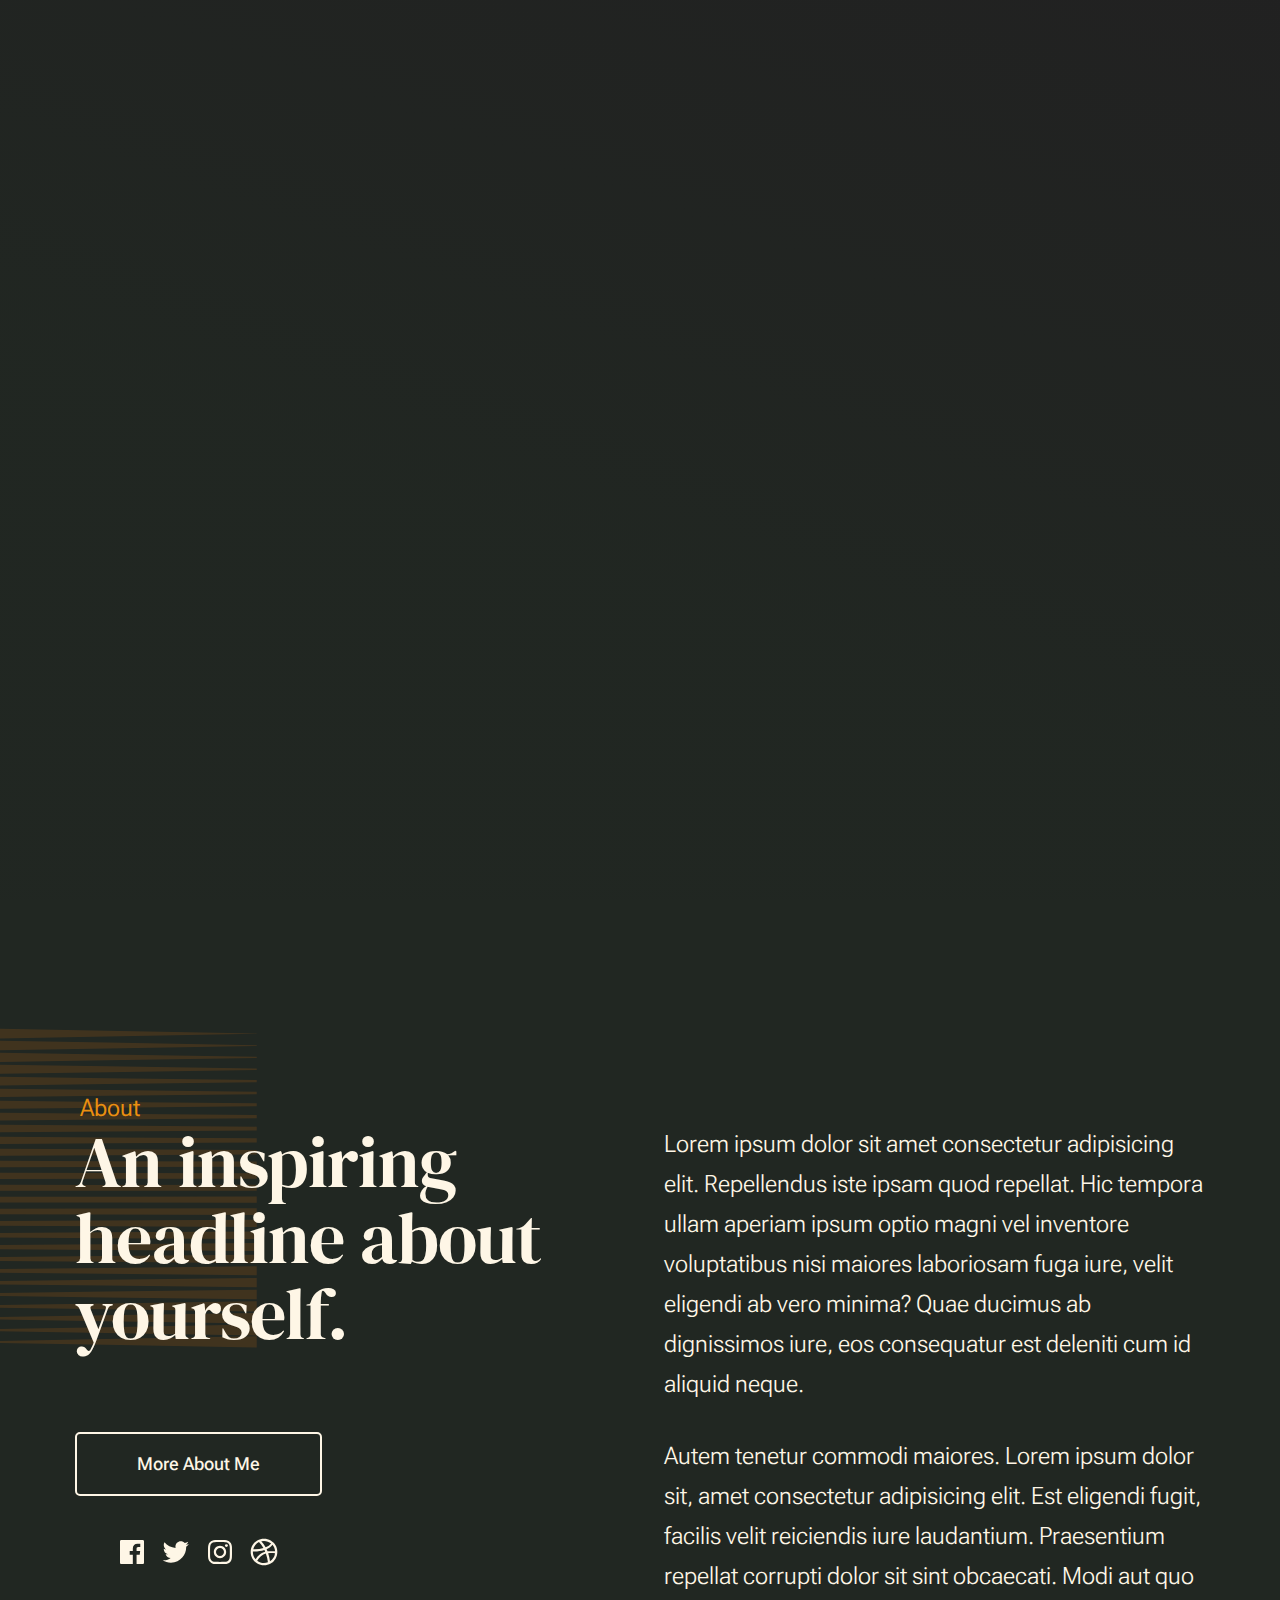
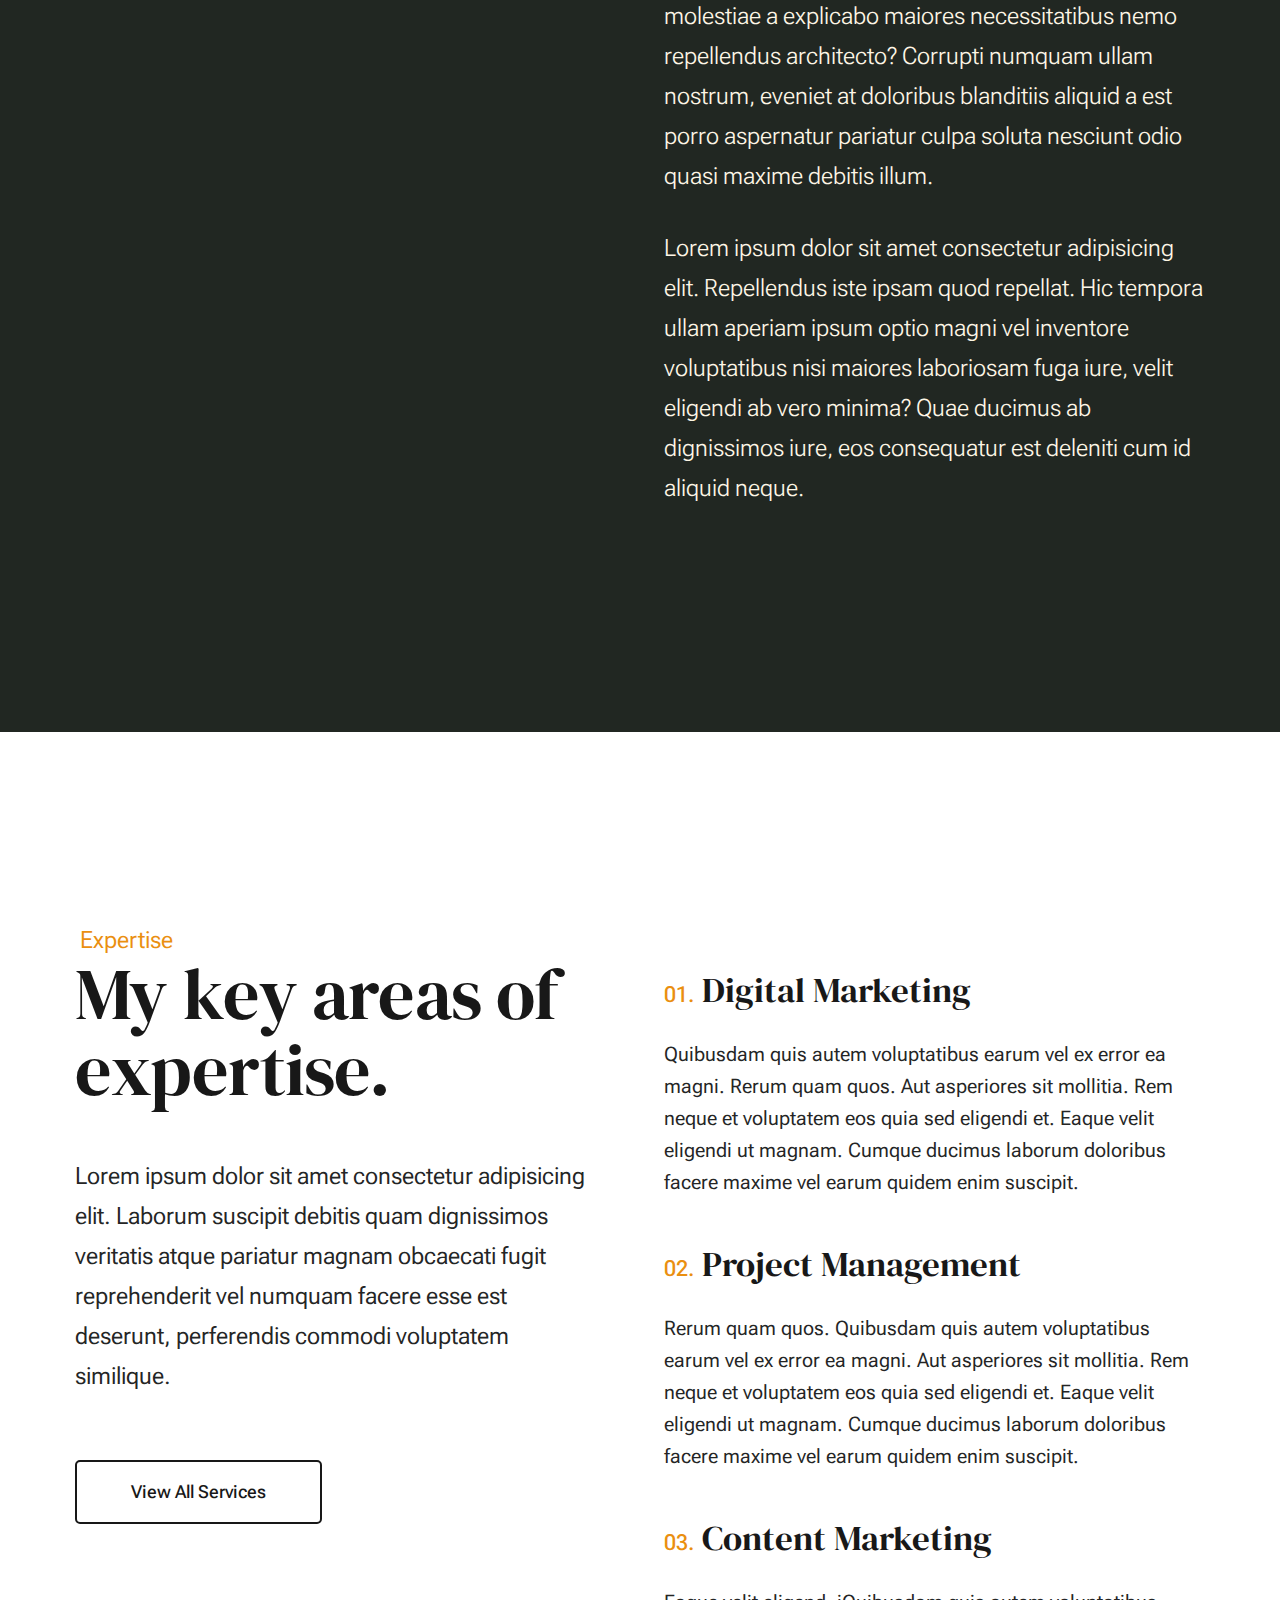
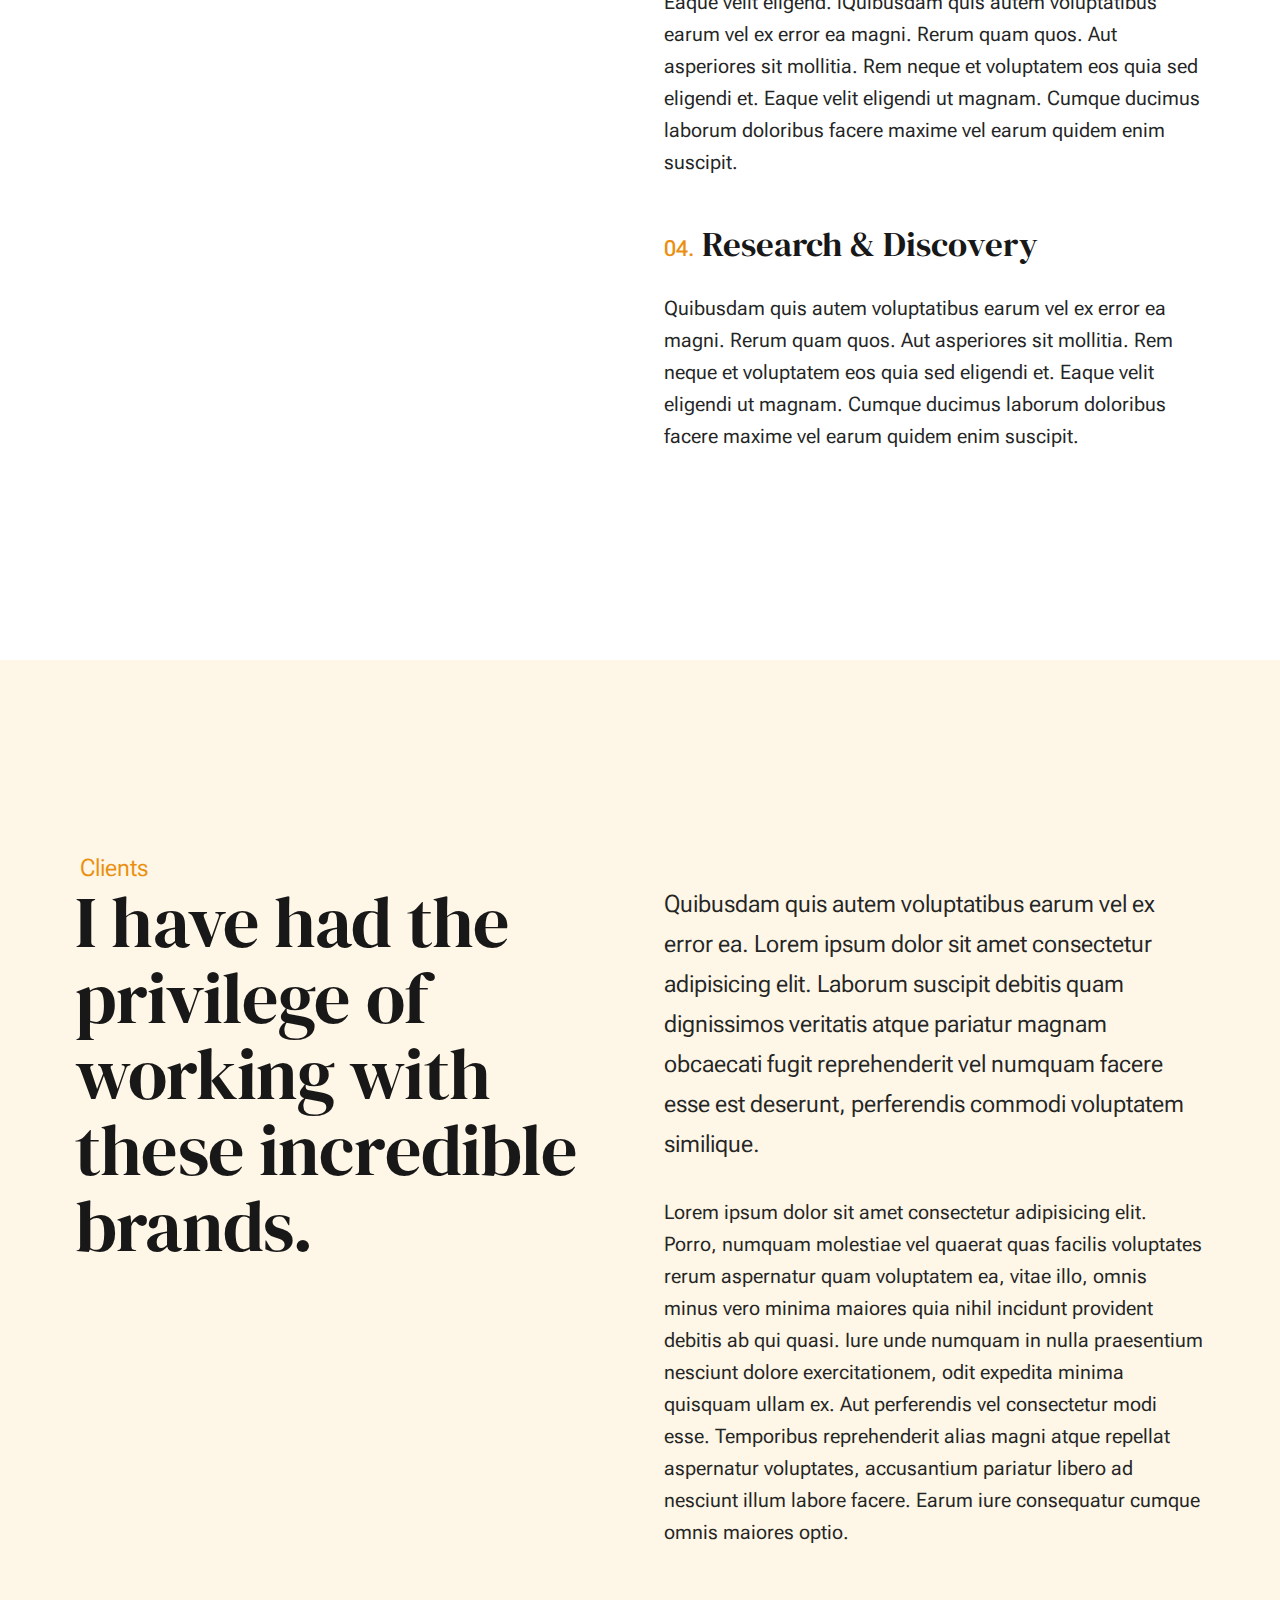
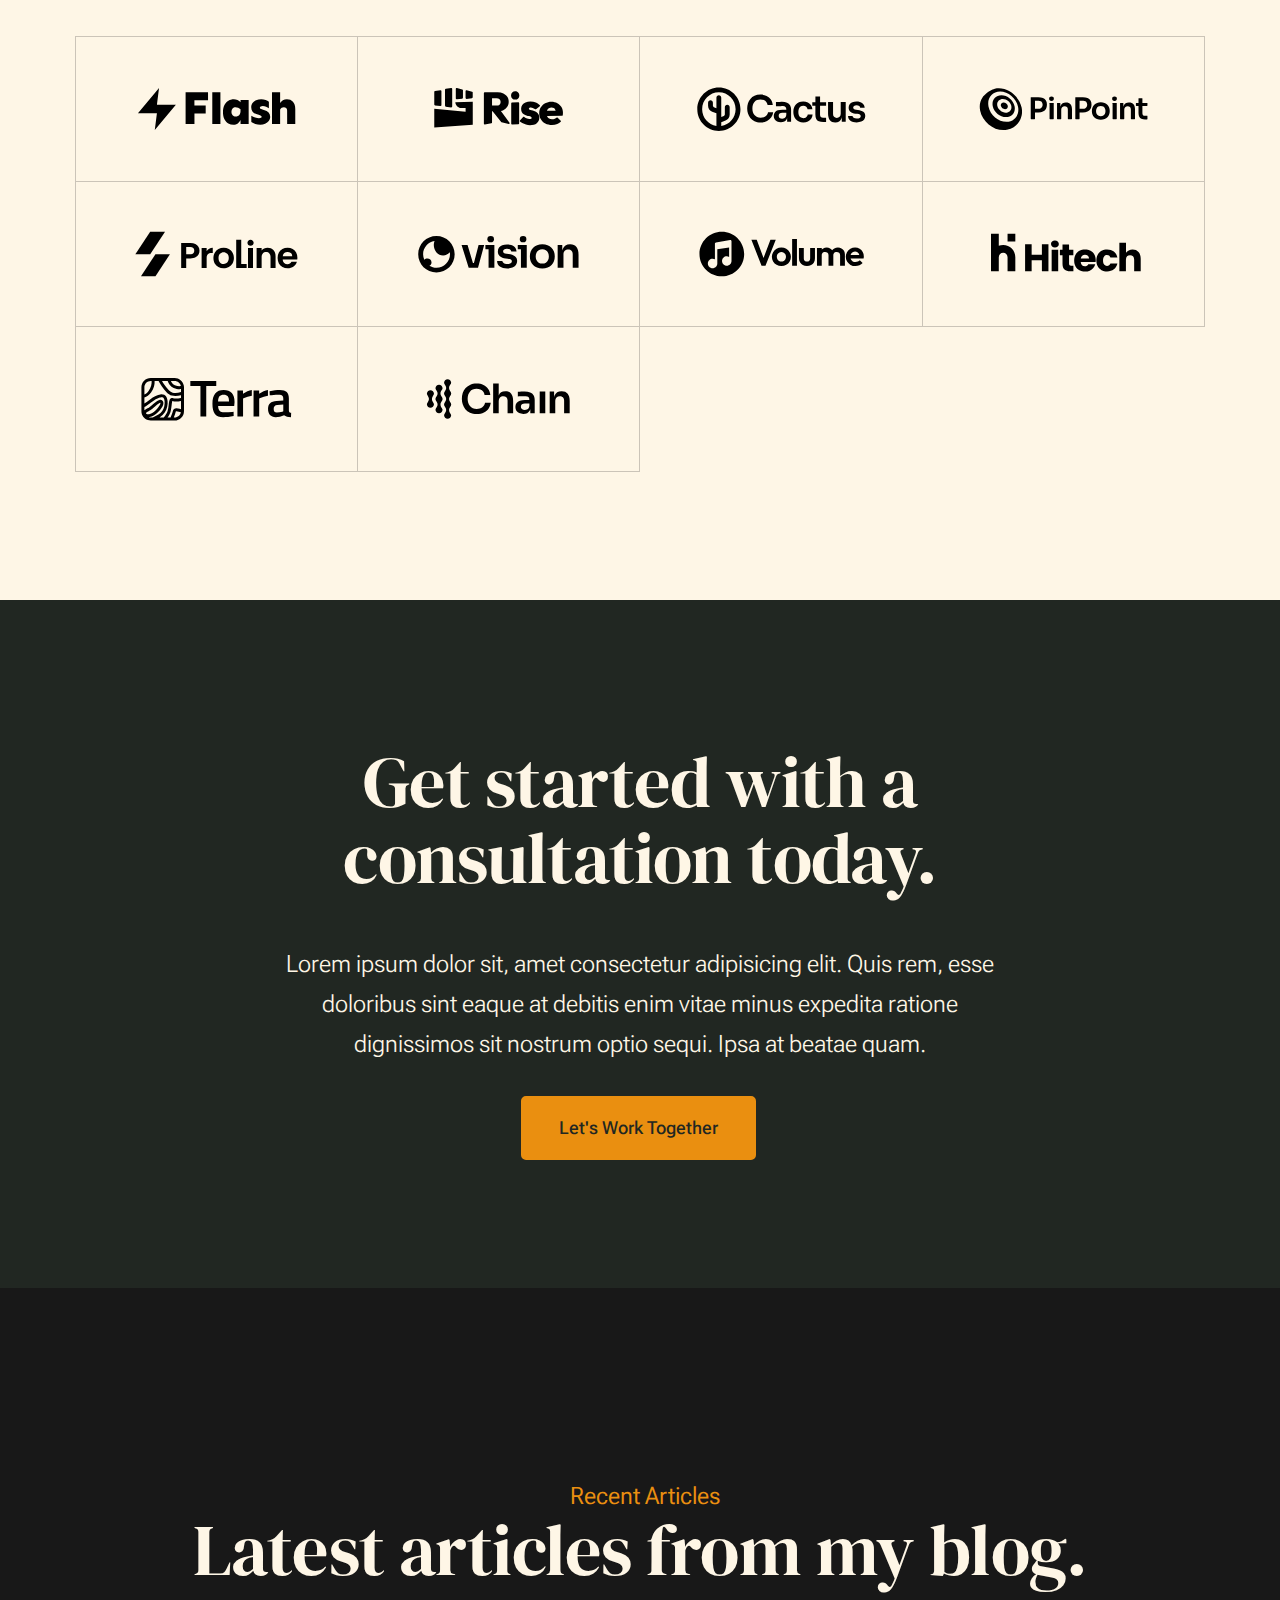
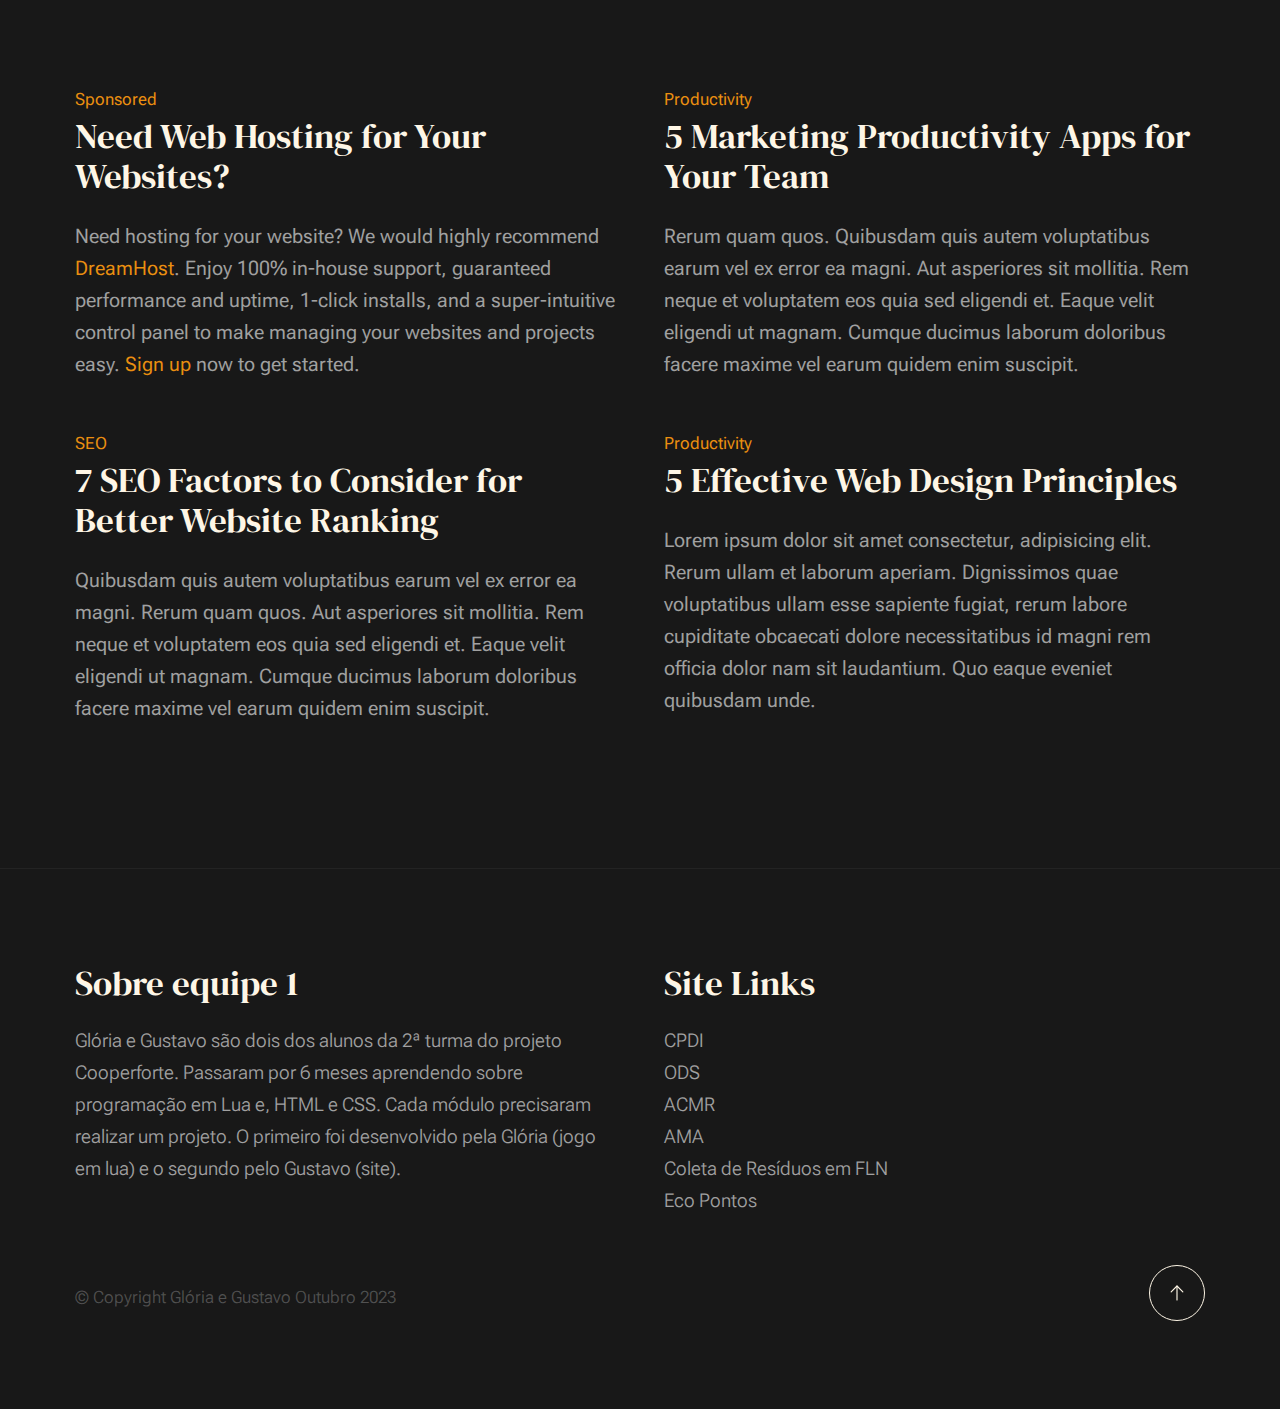
==== commit 7aeac0ae: "CPDI e Historia reciclagem" ====
--- a/index.html
+++ b/index.html
@@ -107,7 +107,7 @@
 
                         <div class="s-intro__content-media"> 
                             <div class="s-intro__content-media-inner">                               
-                                <img src="images/intro-bg.jpg" srcset="images/intro-bg.jpg 1x, images/intro-bg@2x.jpg 2x" alt="">
+                                <img src="images/sustentabilidade.png" srcset="images/sustentabilidade.png 1x, images/sustentabilidade.png 2x" alt="">
                                 <div class="lines">                               
                                     <span></span>                                  
                                 </div>
@@ -500,8 +500,20 @@
                 <div class="column xl-6 lg-6 md-12 s-footer__block s-footer__about">                    
                     <h3>Sobre equipe 1</h3>
                     <p>Glória e Gustavo são dois dos alunos da 2ª turma do projeto Cooperforte. Passaram por 6 meses 
-        aprendendo sobre programação em Lua e, HTML e CSS. Cada módulo precisaram realizar um projeto. O 
-        primeiro foi desenvolvido pela Glória (jogo em lua) e o segundo pelo Gustavo (site).</p>          
+       aprendendo sobre programação em Lua e, HTML e CSS. Cada módulo precisaram realizar um projeto. O 
+       primeiro foi desenvolvido pela Glória (jogo em lua) e o segundo pelo Gustavo (site).</p>               
+                </div>                
+                <div class="column xl-3 lg-6 md-12 s-footer__block s-footer__site-links">
+                    <h3>Site Links</h3>
+                    <ul class="link-list">
+                        <li><a href="https://cpdi.org.br/" target="_blank">CPDI</a></li>
+                        <li><a href="https://brasil.un.org/pt-br/sdgs" target="_blank">ODS</a></li>
+                        <li><a href="https://www.acmrreciclaveis.com.br/sobre-nos/" target="_blank">ACMR</a></li>
+                        <li><a href="https://amafloripa.com.br/zeladoriaPage#rede-social" target="_blank">AMA</a></li>
+                        <li><a href="https://www.pmf.sc.gov.br/servicos/index.php?pagina=servpagina&id=260" 
+                    target="_blank">Coleta de Resíduos em FLN</a></li>
+                        <li><a href="https://www.pmf.sc.gov.br/sistemas/comcap/ecopontos.php" target="_blank">Eco Pontos</a></li>
+                    </ul>
                 </div>
             </div>    
             
@@ -514,16 +526,17 @@
                 </div>
                 <div class="ss-go-top">
                     <a class="smoothscroll" title="Back to Top" href="#top">
-                        <svg xmlns="http://www.w3.org/2000/svg" viewBox="0 0 24 24" width="36" height="36" fill="none"
-        stroke="#ffffff" stroke-width="1" stroke-linecap="round" stroke-linejoin="round">&lt;!--!  
-        Atomicons Free 1.00 by @atisalab License - https://atomicons.com/license/ (Icons: CC BY 4.0) 
-        Copyright 2021 Atomicons --&gt;<polyline points="17 11 12 6 7 11"></polyline><line x1="12" y1=
-        x2="12" y2="6"></line></svg>
+                        <svg xmlns="http://www.w3.org/2000/svg" viewBox="0 0 24 24" width="36" height="36" fill="none" 
+       stroke="#ffffff" stroke-width="1" stroke-linecap="round" stroke-linejoin="round">&lt;!--!  
+       Atomicons Free 1.00 by @atisalab License - https://atomicons.com/license/ (Icons: CC BY 4.0) 
+       Copyright 2021 Atomicons --&gt;<polyline points="17 11 12 6 7 11"></polyline><line x1="12" y1="18" 
+       x2="12" y2="6"></line></svg>
                     </a>
                 </div> <!-- end ss-go-top -->
             </div>
             
         </footer> <!-- end s-footer -->
+
       </div> <!-- end page-wrap -->
 
     <!-- Java Script
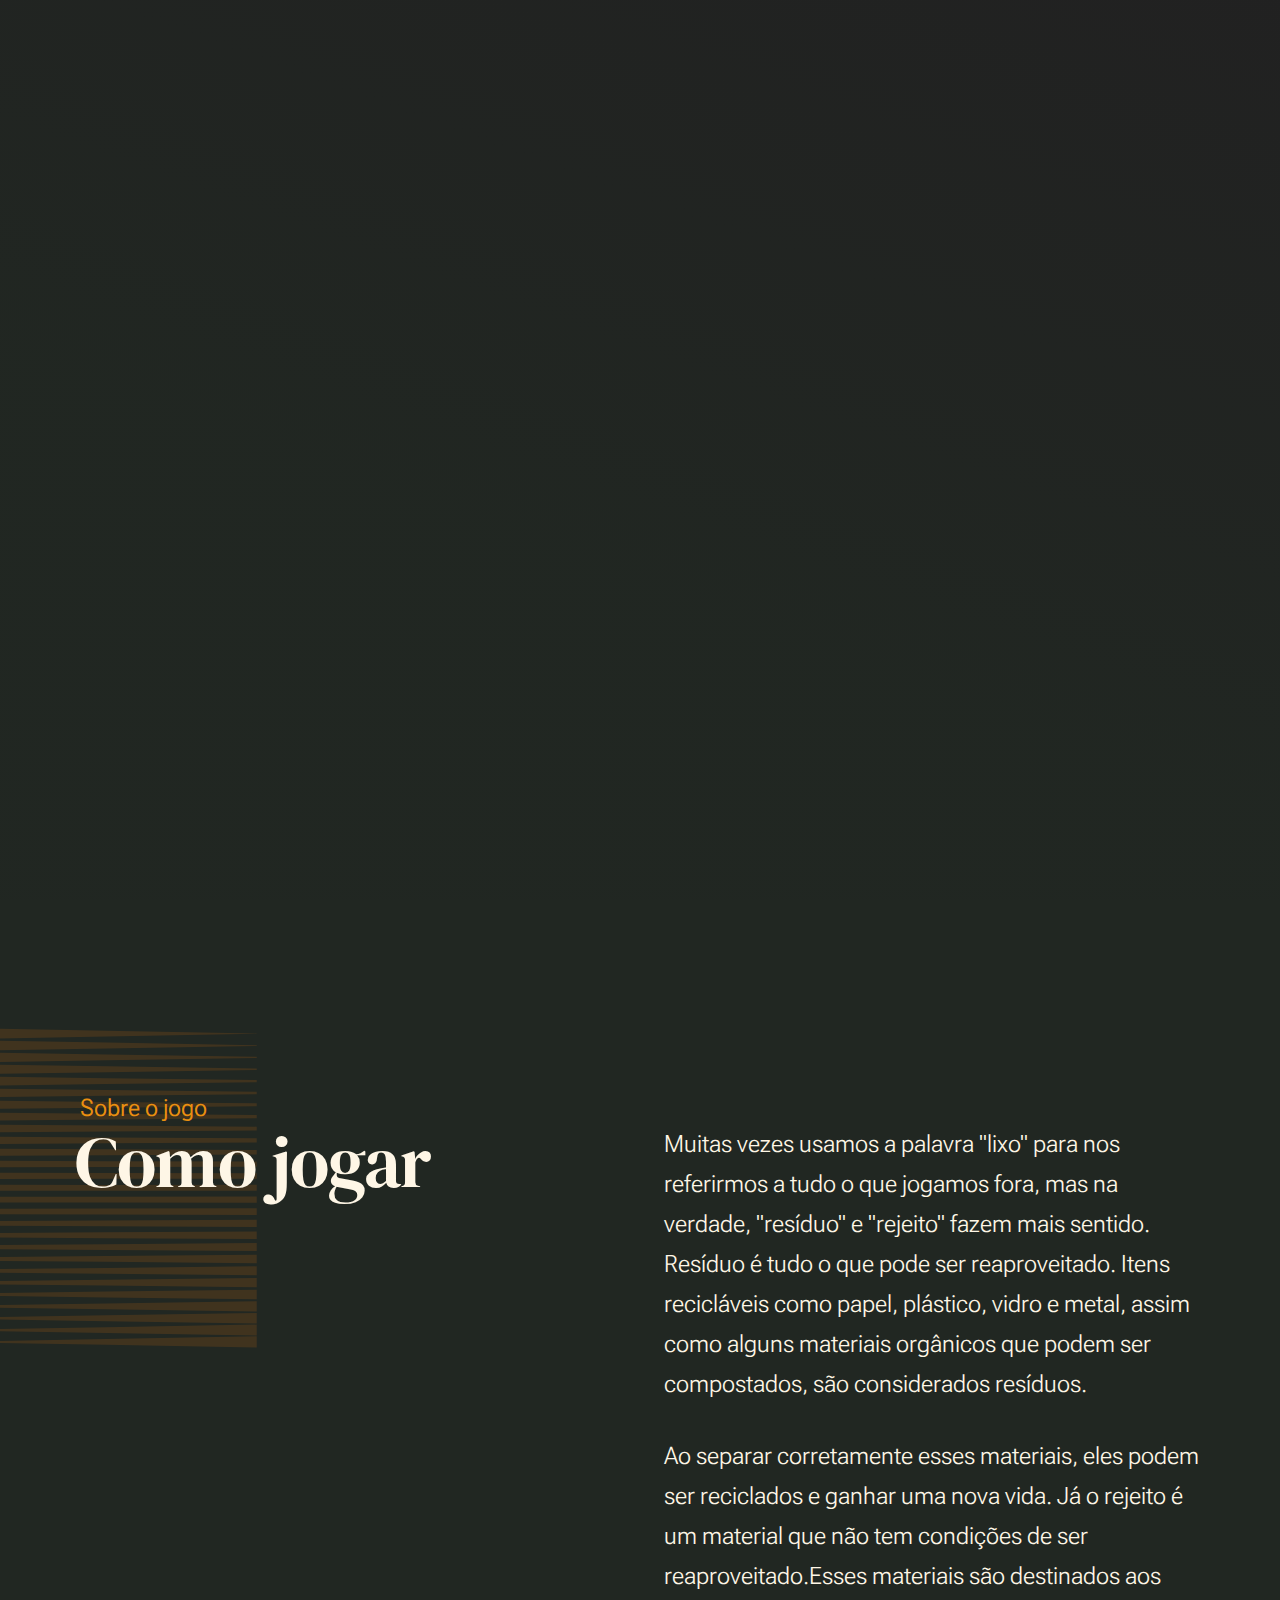
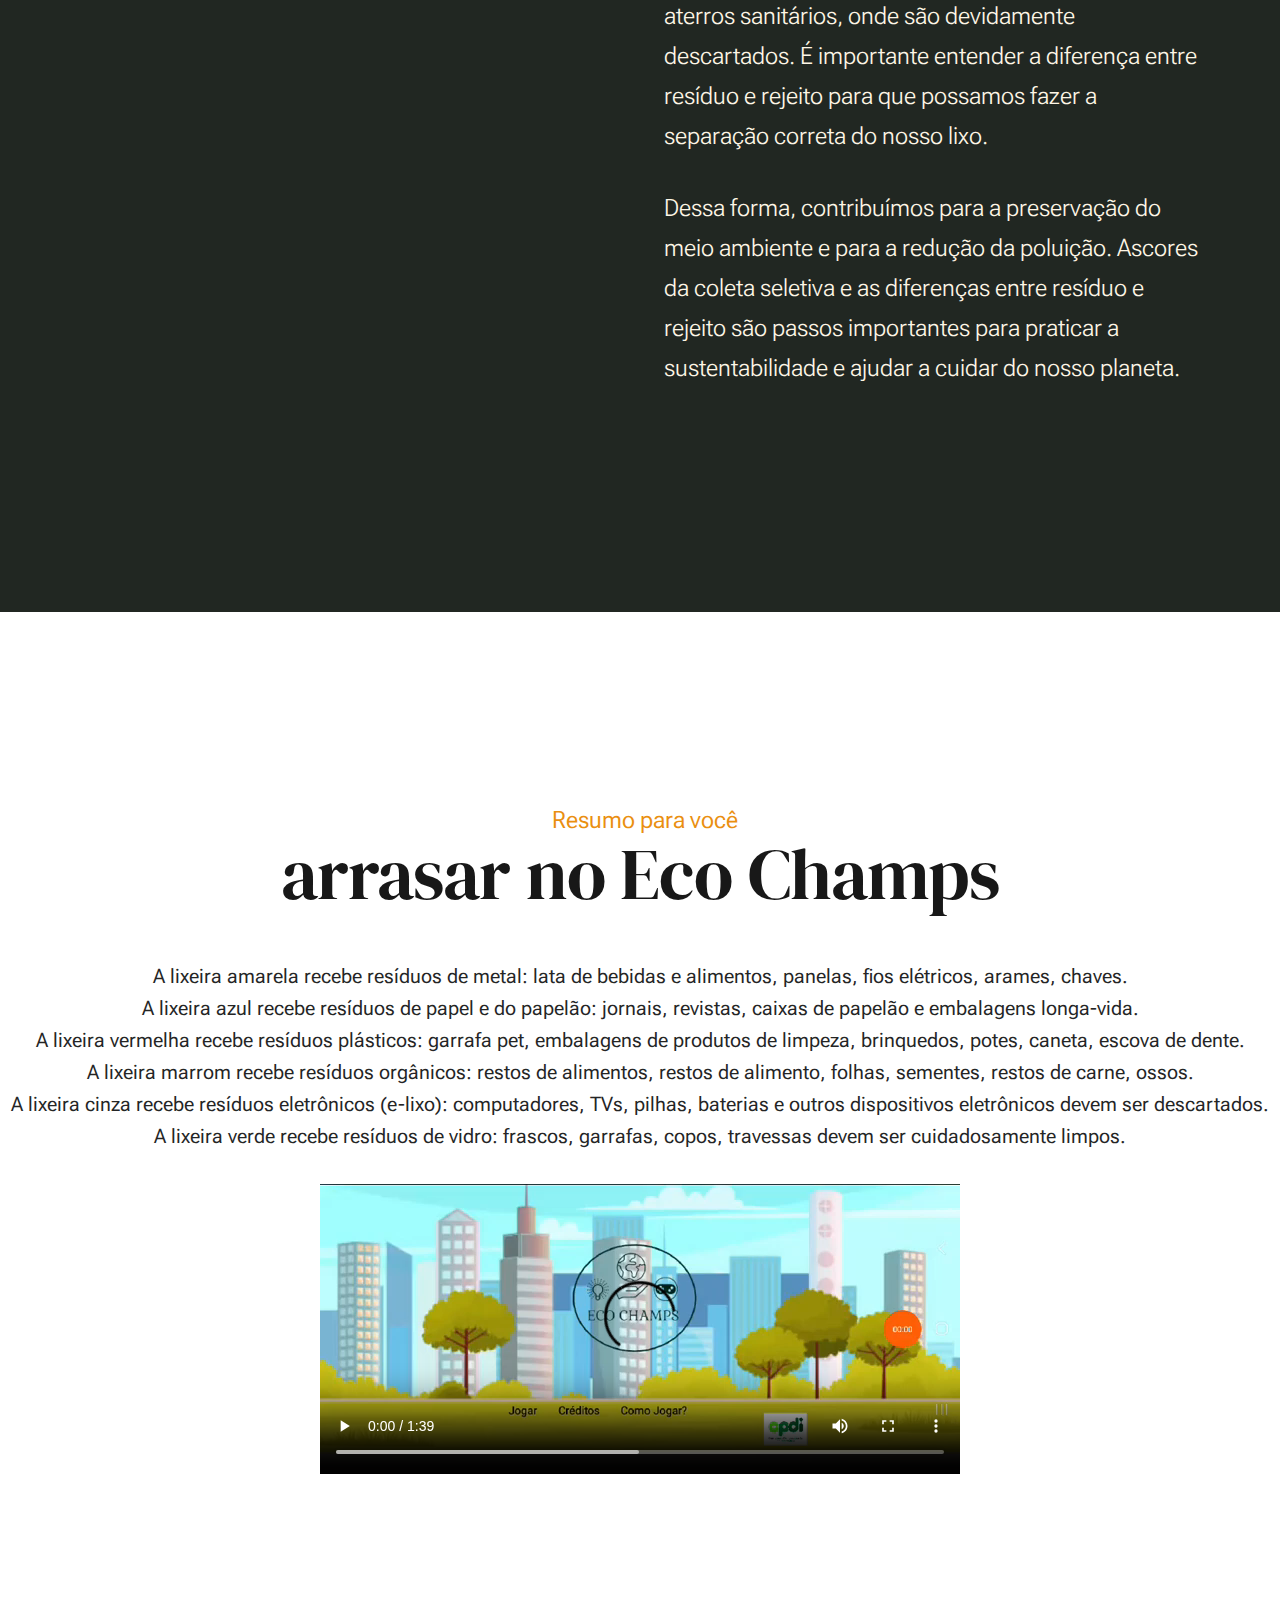
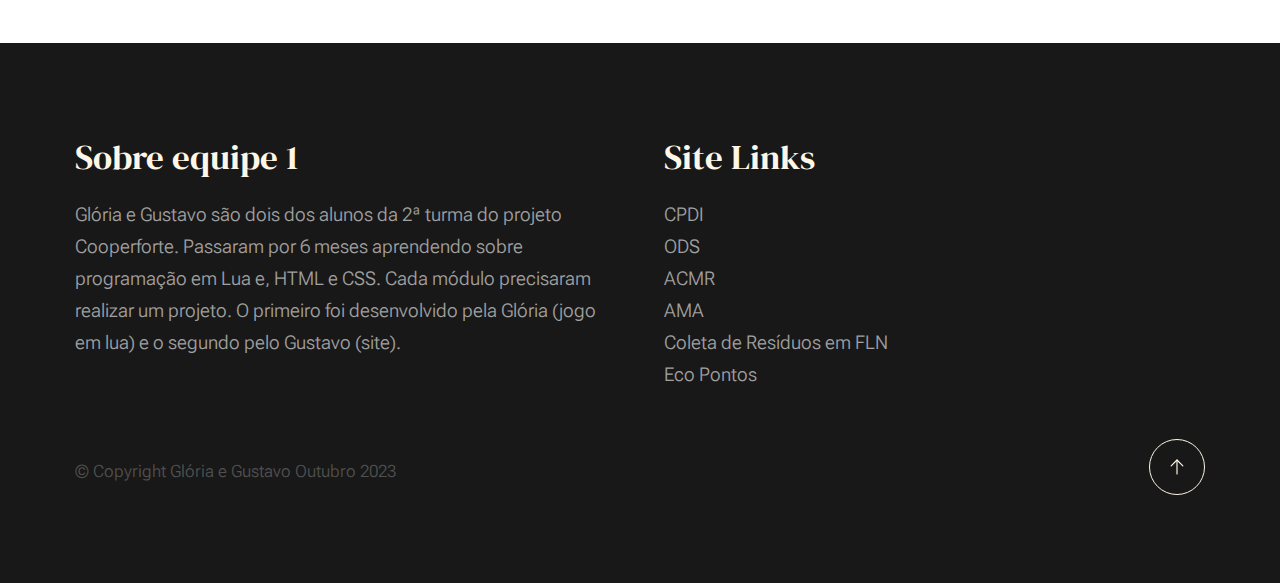
==== commit 9bf0534b: "video" ====
--- a/index.html
+++ b/index.html
@@ -139,68 +139,32 @@
                         <img src="images/geometric_shape.svg" alt="" class="s-about__content-imgbg">
 
                         <div class="section-header grid-section-split__header">
-                            <div class="text-pretitle">About</div>                           
+                            <div class="text-pretitle">Sobre o jogo</div>                           
                             <h2 class="text-display-title">
-                            An inspiring headline about yourself.
+                                Como jogar
                             </h2>                           
                         </div> <!-- end section-header -->
 
                         <div class="s-about__content-main grid-section-split__primary">
                             <p class="attention-getter">
-                            Lorem ipsum dolor sit amet consectetur adipisicing elit. 
-                            Repellendus iste ipsam quod repellat. Hic tempora ullam aperiam 
-                            ipsum optio magni vel inventore voluptatibus nisi maiores laboriosam 
-                            fuga iure, velit eligendi ab vero minima? Quae ducimus ab dignissimos 
-                            iure, eos consequatur est deleniti cum id aliquid neque.
+                                Muitas vezes usamos a palavra "lixo" para nos referirmos a tudo o que jogamos fora, mas na 
+verdade, "resíduo" e "rejeito" fazem mais sentido. Resíduo é tudo o que pode ser 
+reaproveitado. Itens recicláveis como papel, plástico, vidro e metal, assim como alguns 
+materiais orgânicos que podem ser compostados, são considerados resíduos.</p>
+
+                            <p class="attention-getter">Ao separar corretamente esses materiais, eles podem ser reciclados e ganhar uma nova vida. Já o rejeito é um material que não tem condições de ser reaproveitado.Esses materiais são destinados aos aterros sanitários, onde são 
+                                devidamente descartados. É importante entender a diferença entre 
+                                resíduo e rejeito para que possamos fazer a separação correta do                           
+                                nosso lixo.
                             </p>
 
                             <p class="attention-getter">
-                            Autem tenetur commodi maiores. Lorem ipsum dolor sit, amet consectetur adipisicing elit.  
-                            Est eligendi fugit, facilis velit reiciendis iure laudantium. Praesentium repellat 
-                            corrupti dolor sit sint obcaecati. Modi aut quo molestiae a explicabo maiores necessitatibus 
-                            nemo repellendus architecto? Corrupti numquam ullam nostrum, eveniet at doloribus blanditiis 
-                            aliquid a est porro aspernatur pariatur culpa soluta nesciunt odio quasi maxime debitis illum.
-                            </p>
-
-                            <p class="attention-getter">
-                            Lorem ipsum dolor sit amet consectetur adipisicing elit. 
-                            Repellendus iste ipsam quod repellat. Hic tempora ullam aperiam 
-                            ipsum optio magni vel inventore voluptatibus nisi maiores laboriosam 
-                            fuga iure, velit eligendi ab vero minima? Quae ducimus ab dignissimos 
-                            iure, eos consequatur est deleniti cum id aliquid neque.
+                                Dessa forma, contribuímos para a preservação do meio ambiente e para a redução da poluição. Ascores da coleta seletiva e as diferenças entre resíduo e rejeito são
+                                passos importantes para praticar a sustentabilidade e ajudar a cuidar do nosso planeta.
                             </p>
                         </div> <!-- end s-about__content-main -->
 
-                        <div class="s-about__content-btn grid-section-split__bottom">
-                            <a href="about.html" class="btn btn--stroke u-fullwidth">More About Me</a>
-
-                            <ul class="s-about__social social-list">
-                                <li>
-                                    <a href="#0">
-                                        <svg xmlns="http://www.w3.org/2000/svg" width="24" height="24" viewBox="0 0 24 24" style="fill:rgba(0, 0, 0, 1);transform:;-ms-filter:"><path d="M20,3H4C3.447,3,3,3.448,3,4v16c0,0.552,0.447,1,1,1h8.615v-6.96h-2.338v-2.725h2.338v-2c0-2.325,1.42-3.592,3.5-3.592 c0.699-0.002,1.399,0.034,2.095,0.107v2.42h-1.435c-1.128,0-1.348,0.538-1.348,1.325v1.735h2.697l-0.35,2.725h-2.348V21H20 c0.553,0,1-0.448,1-1V4C21,3.448,20.553,3,20,3z"></path></svg>
-                                        <span class="u-screen-reader-text">Facebook</span>
-                                    </a>
-                                </li>
-                                <li>
-                                    <a href="#0">
-                                        <svg xmlns="http://www.w3.org/2000/svg" width="24" height="24" viewBox="0 0 24 24" style="fill:rgba(0, 0, 0, 1);transform:;-ms-filter:"><path d="M19.633,7.997c0.013,0.175,0.013,0.349,0.013,0.523c0,5.325-4.053,11.461-11.46,11.461c-2.282,0-4.402-0.661-6.186-1.809 c0.324,0.037,0.636,0.05,0.973,0.05c1.883,0,3.616-0.636,5.001-1.721c-1.771-0.037-3.255-1.197-3.767-2.793 c0.249,0.037,0.499,0.062,0.761,0.062c0.361,0,0.724-0.05,1.061-0.137c-1.847-0.374-3.23-1.995-3.23-3.953v-0.05 c0.537,0.299,1.16,0.486,1.82,0.511C3.534,9.419,2.823,8.184,2.823,6.787c0-0.748,0.199-1.434,0.548-2.032 c1.983,2.443,4.964,4.04,8.306,4.215c-0.062-0.3-0.1-0.611-0.1-0.923c0-2.22,1.796-4.028,4.028-4.028 c1.16,0,2.207,0.486,2.943,1.272c0.91-0.175,1.782-0.512,2.556-0.973c-0.299,0.935-0.936,1.721-1.771,2.22 c0.811-0.088,1.597-0.312,2.319-0.624C21.104,6.712,20.419,7.423,19.633,7.997z"></path></svg>
-                                        <span class="u-screen-reader-text">Twitter</span>
-                                    </a>
-                                </li>
-                                <li>
-                                    <a href="#0">
-                                        <svg xmlns="http://www.w3.org/2000/svg" width="24" height="24" viewBox="0 0 24 24" style="fill:rgba(0, 0, 0, 1);transform:;-ms-filter:"><path d="M11.999,7.377c-2.554,0-4.623,2.07-4.623,4.623c0,2.554,2.069,4.624,4.623,4.624c2.552,0,4.623-2.07,4.623-4.624 C16.622,9.447,14.551,7.377,11.999,7.377L11.999,7.377z M11.999,15.004c-1.659,0-3.004-1.345-3.004-3.003 c0-1.659,1.345-3.003,3.004-3.003s3.002,1.344,3.002,3.003C15.001,13.659,13.658,15.004,11.999,15.004L11.999,15.004z"></path><circle cx="16.806" cy="7.207" r="1.078"></circle><path d="M20.533,6.111c-0.469-1.209-1.424-2.165-2.633-2.632c-0.699-0.263-1.438-0.404-2.186-0.42 c-0.963-0.042-1.268-0.054-3.71-0.054s-2.755,0-3.71,0.054C7.548,3.074,6.809,3.215,6.11,3.479C4.9,3.946,3.945,4.902,3.477,6.111 c-0.263,0.7-0.404,1.438-0.419,2.186c-0.043,0.962-0.056,1.267-0.056,3.71c0,2.442,0,2.753,0.056,3.71 c0.015,0.748,0.156,1.486,0.419,2.187c0.469,1.208,1.424,2.164,2.634,2.632c0.696,0.272,1.435,0.426,2.185,0.45 c0.963,0.042,1.268,0.055,3.71,0.055s2.755,0,3.71-0.055c0.747-0.015,1.486-0.157,2.186-0.419c1.209-0.469,2.164-1.424,2.633-2.633 c0.263-0.7,0.404-1.438,0.419-2.186c0.043-0.962,0.056-1.267,0.056-3.71s0-2.753-0.056-3.71C20.941,7.57,20.801,6.819,20.533,6.111z M19.315,15.643c-0.007,0.576-0.111,1.147-0.311,1.688c-0.305,0.787-0.926,1.409-1.712,1.711c-0.535,0.199-1.099,0.303-1.67,0.311 c-0.95,0.044-1.218,0.055-3.654,0.055c-2.438,0-2.687,0-3.655-0.055c-0.569-0.007-1.135-0.112-1.669-0.311 c-0.789-0.301-1.414-0.923-1.719-1.711c-0.196-0.534-0.302-1.099-0.311-1.669c-0.043-0.95-0.053-1.218-0.053-3.654 c0-2.437,0-2.686,0.053-3.655c0.007-0.576,0.111-1.146,0.311-1.687c0.305-0.789,0.93-1.41,1.719-1.712 c0.534-0.198,1.1-0.303,1.669-0.311c0.951-0.043,1.218-0.055,3.655-0.055c2.437,0,2.687,0,3.654,0.055 c0.571,0.007,1.135,0.112,1.67,0.311c0.786,0.303,1.407,0.925,1.712,1.712c0.196,0.534,0.302,1.099,0.311,1.669 c0.043,0.951,0.054,1.218,0.054,3.655c0,2.436,0,2.698-0.043,3.654H19.315z"></path></svg>
-                                        <span class="u-screen-reader-text">Instagram</span>
-                                    </a>
-                                </li>
-                                <li>
-                                    <a href="#0">
-                                        <svg xmlns="http://www.w3.org/2000/svg" width="24" height="24" viewBox="0 0 24 24" style="fill: rgba(0, 0, 0, 1);transform: ;msFilter:;"><path d="M20.66 6.98a9.932 9.932 0 0 0-3.641-3.64C15.486 2.447 13.813 2 12 2s-3.486.447-5.02 1.34c-1.533.893-2.747 2.107-3.64 3.64S2 10.187 2 12s.446 3.487 1.34 5.02a9.924 9.924 0 0 0 3.641 3.64C8.514 21.553 10.187 22 12 22s3.486-.447 5.02-1.34a9.932 9.932 0 0 0 3.641-3.64C21.554 15.487 22 13.813 22 12s-.446-3.487-1.34-5.02zM12 3.66c2 0 3.772.64 5.32 1.919-.92 1.174-2.286 2.14-4.1 2.9-1.002-1.813-2.088-3.327-3.261-4.54A7.715 7.715 0 0 1 12 3.66zM5.51 6.8a8.116 8.116 0 0 1 2.711-2.22c1.212 1.201 2.325 2.7 3.34 4.5-2 .6-4.114.9-6.341.9-.573 0-1.006-.013-1.3-.04A8.549 8.549 0 0 1 5.51 6.8zM3.66 12c0-.054.003-.12.01-.2.007-.08.01-.146.01-.2.254.014.641.02 1.161.02 2.666 0 5.146-.367 7.439-1.1.187.373.381.793.58 1.26-1.32.293-2.674 1.006-4.061 2.14S6.4 16.247 5.76 17.5c-1.4-1.587-2.1-3.42-2.1-5.5zM12 20.34c-1.894 0-3.594-.587-5.101-1.759.601-1.187 1.524-2.322 2.771-3.401 1.246-1.08 2.483-1.753 3.71-2.02a29.441 29.441 0 0 1 1.56 6.62 8.166 8.166 0 0 1-2.94.56zm7.08-3.96a8.351 8.351 0 0 1-2.58 2.621c-.24-2.08-.7-4.107-1.379-6.081.932-.066 1.765-.1 2.5-.1.799 0 1.686.034 2.659.1a8.098 8.098 0 0 1-1.2 3.46zm-1.24-5c-1.16 0-2.233.047-3.22.14a27.053 27.053 0 0 0-.68-1.62c2.066-.906 3.532-2.006 4.399-3.3 1.2 1.414 1.854 3.027 1.96 4.84-.812-.04-1.632-.06-2.459-.06z"></path></svg>
-                                        <span class="u-screen-reader-text">Dribbble</span>
-                                    </a>
-                                </li>
-                            </ul> <!-- end s-footer__social -->
-                        </div> <!-- end s-about__content-btn -->
+
                     
                     </div> <!-- content-inner -->
                 </div>
@@ -211,285 +175,40 @@
             ----------------------------------------------- -->
             <section id="expertise" class="s-expertise">
 
-                <div class="row s-expertise__content width-sixteen-col">
-                    <div class="column xl-12 grid-block grid-section-split">
-
-                        <div class="section-header grid-section-split__header">
-                            <div class="text-pretitle">Expertise</div>                           
+                <div>
+                    <div>
+
+                        <div class="como-jogar">
+                            <div class="text-pretitle">Resumo para você </div>                           
                             <h2 class="text-display-title">
-                            My key areas of expertise.
+                                arrasar no Eco Champs
                             </h2>     
                             
                             <p class="lead">
-                            Lorem ipsum dolor sit amet consectetur adipisicing elit. Laborum suscipit debitis quam dignissimos veritatis atque pariatur magnam obcaecati fugit reprehenderit vel numquam facere esse est deserunt, perferendis commodi voluptatem similique.
+                                <p>A lixeira amarela recebe resíduos de metal: lata de bebidas e alimentos, panelas, fios 
+                                    elétricos, arames, chaves.<br/>
+                                         A lixeira azul recebe resíduos de papel e do papelão: jornais, revistas, caixas de papelão e 
+                                    embalagens longa-vida.<br/>
+                                         A lixeira vermelha recebe resíduos plásticos: garrafa pet, embalagens de produtos de limpeza,
+                                    brinquedos, potes, caneta, escova de dente.<br/>
+                                         A lixeira marrom recebe resíduos orgânicos: restos de alimentos, restos de alimento, folhas, 
+                                    sementes, restos de carne, ossos.<br/>
+                                         A lixeira cinza recebe resíduos eletrônicos (e-lixo): computadores, TVs, pilhas, baterias e 
+                                    outros dispositivos eletrônicos devem ser descartados.<br/>
+                                         A lixeira verde recebe resíduos de vidro: frascos, garrafas, copos, travessas devem ser 
+                                    cuidadosamente limpos.</p>
                             </p>
+                            <video controls>
+                                <source src="images/ecoville.mp4" type="video/mp4"></source>
+                            </video>
                         </div> <!-- end section-header -->
 
-                        <div class="s-expertise__content-main grid-section-split__primary">
-
-                            <div class="grid-list-items list-items show-ctr">
-                                <div class="grid-list-items__item list-items__item">
-                                    <div class="grid-list-items__title list-items__item-header">
-                                        <h3 class="list-items__item-title">Digital Marketing</h3>
-                                    </div>
-                                    <div class="grid-list-items__text list-items__item-text">
-                                        <p>
-                                        Quibusdam quis autem voluptatibus earum vel ex error ea magni. Rerum quam quos. Aut asperiores 
-                                        sit mollitia. Rem neque et voluptatem eos quia sed eligendi et. Eaque velit eligendi ut 
-                                        magnam. Cumque ducimus laborum doloribus facere maxime vel earum quidem enim suscipit.
-                                        </p>
-                                    </div>
-                                </div> <!-- list-item -->
-                                <div class="grid-list-items__item list-items__item">
-                                    <div class="grid-list-items__title list-items__item-header">
-                                        <h3 class="list-items__item-title">Project Management</h3>
-                                    </div>
-                                    <div class="grid-list-items__text list-items__item-text">
-                                        <p>
-                                        Rerum quam quos. Quibusdam quis autem voluptatibus earum vel ex error ea magni. Aut asperiores 
-                                        sit mollitia. Rem neque et voluptatem eos quia sed eligendi et. Eaque velit eligendi ut 
-                                        magnam. Cumque ducimus laborum doloribus facere maxime vel earum quidem enim suscipit.
-                                        </p>
-                                    </div>
-                                </div> <!-- list-expertise__item -->
-                                <div class="grid-list-items__item list-items__item">
-                                    <div class="grid-list-items__title list-items__item-header">
-                                        <h3 class="list-items__item-title">Content Marketing</h3>
-                                    </div>
-                                    <div class="grid-list-items__text list-items__item-text">
-                                        <p>
-                                        Eaque velit eligend. iQuibusdam quis autem voluptatibus earum vel ex error ea magni. 
-                                        Rerum quam quos. Aut asperiores sit mollitia. Rem neque et voluptatem eos quia sed eligendi et. 
-                                        Eaque velit eligendi ut magnam. Cumque ducimus laborum doloribus facere maxime vel earum quidem enim suscipit.
-                                        </p>
-                                    </div>
-                                </div> <!-- list-expertise__item -->
-                                <div class="grid-list-items__item list-items__item">
-                                    <div class="grid-list-items__title list-items__item-header">
-                                        <h3 class="list-items__item-title">Research & Discovery</h3>
-                                    </div>
-                                    <div class="grid-list-items__text list-items__item-text">
-                                        <p>
-                                        Quibusdam quis autem voluptatibus earum vel ex error ea magni. Rerum quam quos. Aut asperiores 
-                                        sit mollitia. Rem neque et voluptatem eos quia sed eligendi et. Eaque velit eligendi ut 
-                                        magnam. Cumque ducimus laborum doloribus facere maxime vel earum quidem enim suscipit.
-                                        </p>
-                                    </div>
-                                </div> <!-- list-expertise__item -->
-
-                            </div> <!-- grid-list-items -->
-                        </div> <!-- end s-expertise__content-main -->
-
-                        <div class="s-expertise__content-btn grid-section-split__bottom">
-                            <a href="services.html" class="btn btn--stroke u-fullwidth">View All Services</a>
-                        </div> <!-- end s-about__content-btn -->
 
                     </div> <!-- end grid-block-->
                 </div> <!-- end s-expertise__content -->
 
             </section> <!-- end s-expertise -->
-
-            <!-- clients
-            ----------------------------------------------- -->
-            <section id="clients" class="s-clients">          
-
-                <div class="row s-clients__content-block width-sixteen-col">
-                    <div class="column xl-12 grid-block grid-section-split">
-                    
-                        <div class="section-header grid-section-split__header">
-                            <div class="text-pretitle">Clients</div>                           
-                            <h2 class="text-display-title">
-                            I have had the privilege of working with these incredible brands.
-                            </h2>       
-                        </div> <!-- end section-header -->
-                    
-                        <div class="grid-section-split__primary">
-                            <p class="lead">
-                            Quibusdam quis autem voluptatibus earum vel ex error ea. Lorem ipsum dolor sit amet consectetur 
-                            adipisicing elit. Laborum suscipit debitis quam dignissimos veritatis atque pariatur magnam 
-                            obcaecati fugit reprehenderit vel numquam facere esse est deserunt, perferendis commodi voluptatem similique.
-                            </p>   
-
-                            <p>
-                            Lorem ipsum dolor sit amet consectetur adipisicing elit. Porro, numquam molestiae vel quaerat quas 
-                            facilis voluptates rerum aspernatur quam voluptatem ea, vitae illo, omnis minus vero minima maiores 
-                            quia nihil incidunt provident debitis ab qui quasi. Iure unde numquam in nulla praesentium nesciunt 
-                            dolore exercitationem, odit expedita minima quisquam ullam ex. Aut perferendis vel consectetur modi esse.
-                            Temporibus reprehenderit alias magni atque repellat aspernatur voluptates, accusantium pariatur libero ad 
-                            nesciunt illum labore facere. Earum iure consequatur cumque omnis maiores optio.
-                            </p>
-                        </div> <!-- end grid-section-split__primary -->
-                    
-                    </div> <!-- end column -->
-                </div> <!-- end row -->
-
-                <div class="row s-clients__content-block width-sixteen-col">
-                    <div class="column xl-12">
-                    
-                        <div class="clients-list">                            
-                            <div class="clients-list__item">
-                                <a href="#0">
-                                    <img src="images/clients/flash.svg" alt="">
-                                </a>
-                            </div>
-                            <div class="clients-list__item">
-                                <a href="#0">
-                                    <img src="images/clients/rise.svg" alt="">
-                                </a>
-                            </div>
-                            <div class="clients-list__item">
-                                <a href="#0">
-                                    <img src="images/clients/cactus.svg" alt="">
-                                </a>
-                            </div>
-                            <div class="clients-list__item">
-                                <a href="#0">
-                                    <img src="images/clients/pinpoint.svg" alt="">
-                                </a>
-                            </div>
-                            <div class="clients-list__item">
-                                <a href="#0">
-                                    <img src="images/clients/proline.svg" alt="">
-                                </a>
-                            </div>
-                            <div class="clients-list__item">
-                                <a href="#0">
-                                    <img src="images/clients/vision.svg" alt="">
-                                </a>
-                            </div>
-                            <div class="column clients-list__item">
-                                <a href="#0">
-                                    <img src="images/clients/volume.svg" alt="">
-                                </a>
-                            </div>
-                            <div class="column clients-list__item">
-                                <a href="#0">
-                                    <img src="images/clients/hitech.svg" alt="">
-                                </a>
-                            </div><div class="clients-list__item">
-                                <a href="#0">
-                                    <img src="images/clients/terra.svg" alt="">
-                                </a>
-                            </div>
-                            <div class="clients-list__item">
-                                <a href="#0">
-                                    <img src="images/clients/chain.svg" alt="">
-                                </a>
-                            </div>
-                        </div> <!-- end clients-list -->
-
-                    </div> <!-- end column -->
-                </div> <!-- end row -->
-
-            </section> <!-- end s-clients -->            
-
-        </section> <!-- s-content-->
-
-        <!-- # cta
-        ================================================== -->
-        <section id="cta" class="s-cta">
-
-            <div class="row row-x-center text-center">
-                <div class="column xl-8 lg-12">
-
-                    <div class="s-cta__content">
-                        <h2 class="text-display-title">
-                        Get started with a consultation today.
-                        </h2>
-                        <p class="lead">
-                        Lorem ipsum dolor sit, amet consectetur adipisicing elit. Quis rem, esse doloribus sint eaque at debitis enim vitae minus expedita ratione dignissimos sit nostrum optio sequi. Ipsa at beatae quam.
-                        </p>
-                        <a href="contact.html" class="btn btn--primary">Let's Work Together</a>
-                    </div>
-
-                </div>
-            </div>
-
-        </section> <!-- end s-cta -->
-
-        <!-- # journal
-        ================================================== -->
-        <section id="journal" class="s-journal">
-
-            <div class="row s-journal__content width-sixteen-col">
-                <div class="column xl-12 grid-block">
-
-                    <div class="grid-full section-header text-center">
-                        <div class="text-pretitle">Recent Articles</div>                           
-                        <h2 class="text-display-title">
-                        Latest articles from my blog.
-                        </h2>  
-                    </div> <!-- end section-header --> 
-
-                    <div class="grid-full s-journal__content-main grid-list-items">
-
-                        <div class="grid-list-items__item blog-card">
-                            <div class="blog-card__header">
-                                <div class="blog-card__cat-links">
-                                    <a href="https://www.dreamhost.com/r.cgi?287326">Sponsored</a>
-                                </div>
-                                <h3 class="blog-card__title"><a href="https://www.dreamhost.com/r.cgi?287326">Need Web Hosting for Your Websites?</a></h3>
-                            </div>
-                            <div class="blog-card__text">
-                                <p>
-                                Need hosting for your website? We would highly recommend <a href="https://www.dreamhost.com/r.cgi?287326">DreamHost</a>.
-                                Enjoy 100% in-house support, guaranteed performance and uptime, 1-click installs, and a super-intuitive control 
-                                panel to make managing your websites and projects easy. <a href="https://www.dreamhost.com/r.cgi?287326">Sign up</a> now to get started.
-                                </p>
-                            </div>
-                        </div> <!-- end blog-card -->
-                        <div class="grid-list-items__item blog-card">
-                            <div class="blog-card__header">
-                                <div class="blog-card__cat-links">
-                                    <a href="blog.html">Productivity</a>
-                                </div>
-                                <h3 class="blog-card__title"><a href="single.html">5 Marketing Productivity Apps for Your Team</a></h3>
-                            </div>
-                            <div class="blog-card__text">
-                                <p>
-                                Rerum quam quos. Quibusdam quis autem voluptatibus earum vel ex error ea magni. Aut asperiores 
-                                sit mollitia. Rem neque et voluptatem eos quia sed eligendi et. Eaque velit eligendi ut 
-                                magnam. Cumque ducimus laborum doloribus facere maxime vel earum quidem enim suscipit.
-                                </p>
-                            </div>
-                        </div> <!-- end blog-card -->
-                        <div class="grid-list-items__item blog-card">
-                            <div class="blog-card__header">
-                                <div class="blog-card__cat-links">
-                                    <a href="blog.html">SEO</a>
-                                </div>
-                                <h3 class="blog-card__title"><a href="single.html">7 SEO Factors to Consider for Better Website Ranking</a></h3>
-                            </div>
-                            <div class="blog-card__text">
-                                <p>
-                                Quibusdam quis autem voluptatibus earum vel ex error ea magni. Rerum quam quos. Aut asperiores 
-                                sit mollitia. Rem neque et voluptatem eos quia sed eligendi et. Eaque velit eligendi ut 
-                                magnam. Cumque ducimus laborum doloribus facere maxime vel earum quidem enim suscipit.
-                                </p>
-                            </div>
-                        </div> <!-- end blog card -->
-                        <div class="grid-list-items__item blog-card">
-                            <div class="blog-card__header">
-                                <div class="blog-card__cat-links">
-                                    <a href="blog.html">Productivity</a>
-                                </div>
-                                <h3 class="blog-card__title"><a href="single.html">5 Effective Web Design Principles</a></h3>
-                            </div>
-                            <div class="blog-card__text">
-                                <p>
-                                Lorem ipsum dolor sit amet consectetur, adipisicing elit. Rerum ullam et laborum aperiam. 
-                                Dignissimos quae voluptatibus ullam esse sapiente fugiat, rerum labore cupiditate obcaecati 
-                                dolore necessitatibus id magni rem officia dolor nam sit laudantium. Quo eaque eveniet quibusdam unde. 
-                                </p>
-                            </div>
-                        </div> <!-- end blog-card -->
-
-                    </div> <!-- end grid-list-items -->
-
-                </div> <!-- end grid-block-->
-            </div> <!-- end s-journal__content -->
-
-        </section> <!-- end s-journal -->
+         </section> <!-- s-content-->
 
 
         <!-- # footer 
--- a/css/styles.css
+++ b/css/styles.css
@@ -4509,6 +4509,9 @@
 	margin-bottom: var(--vspace-2_5);
 }
 
+.como-jogar{
+	text-align: center;
+}
 .entry__media .featured-image {
 	margin: 0;
 }
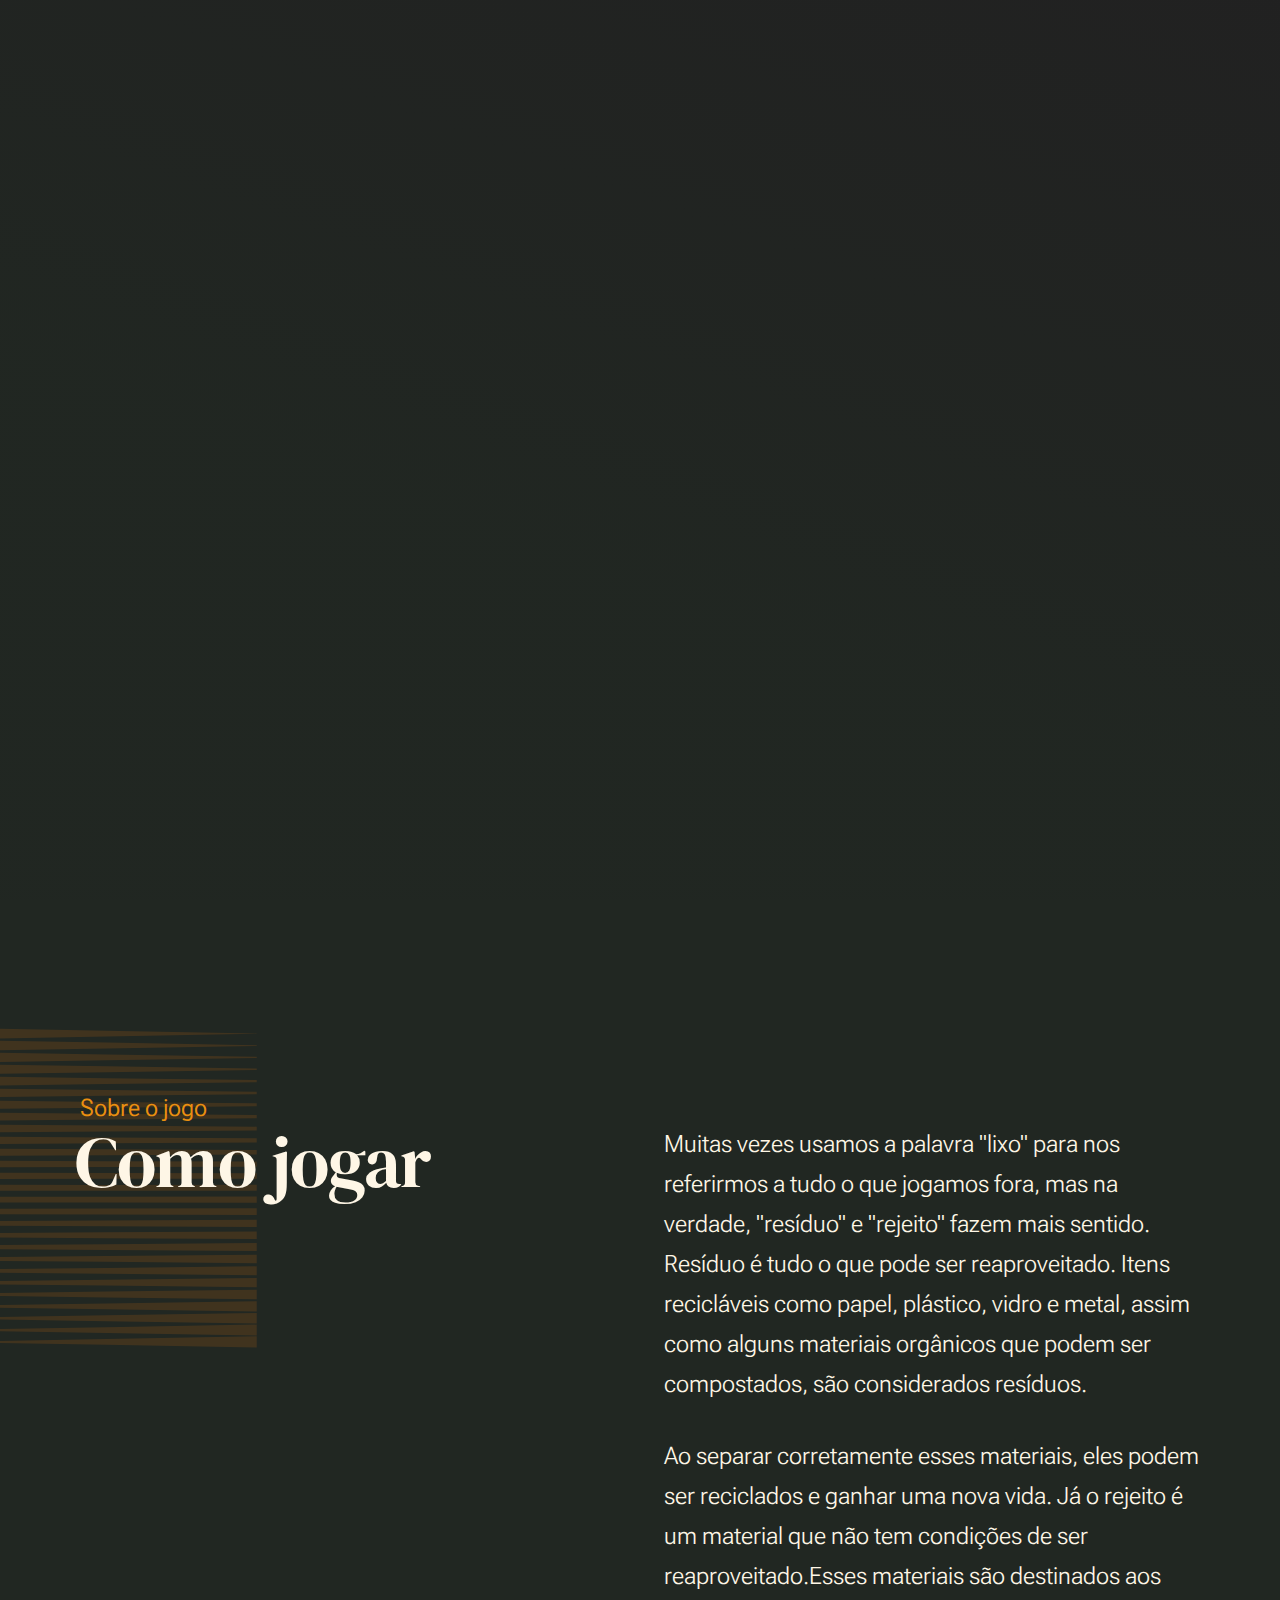
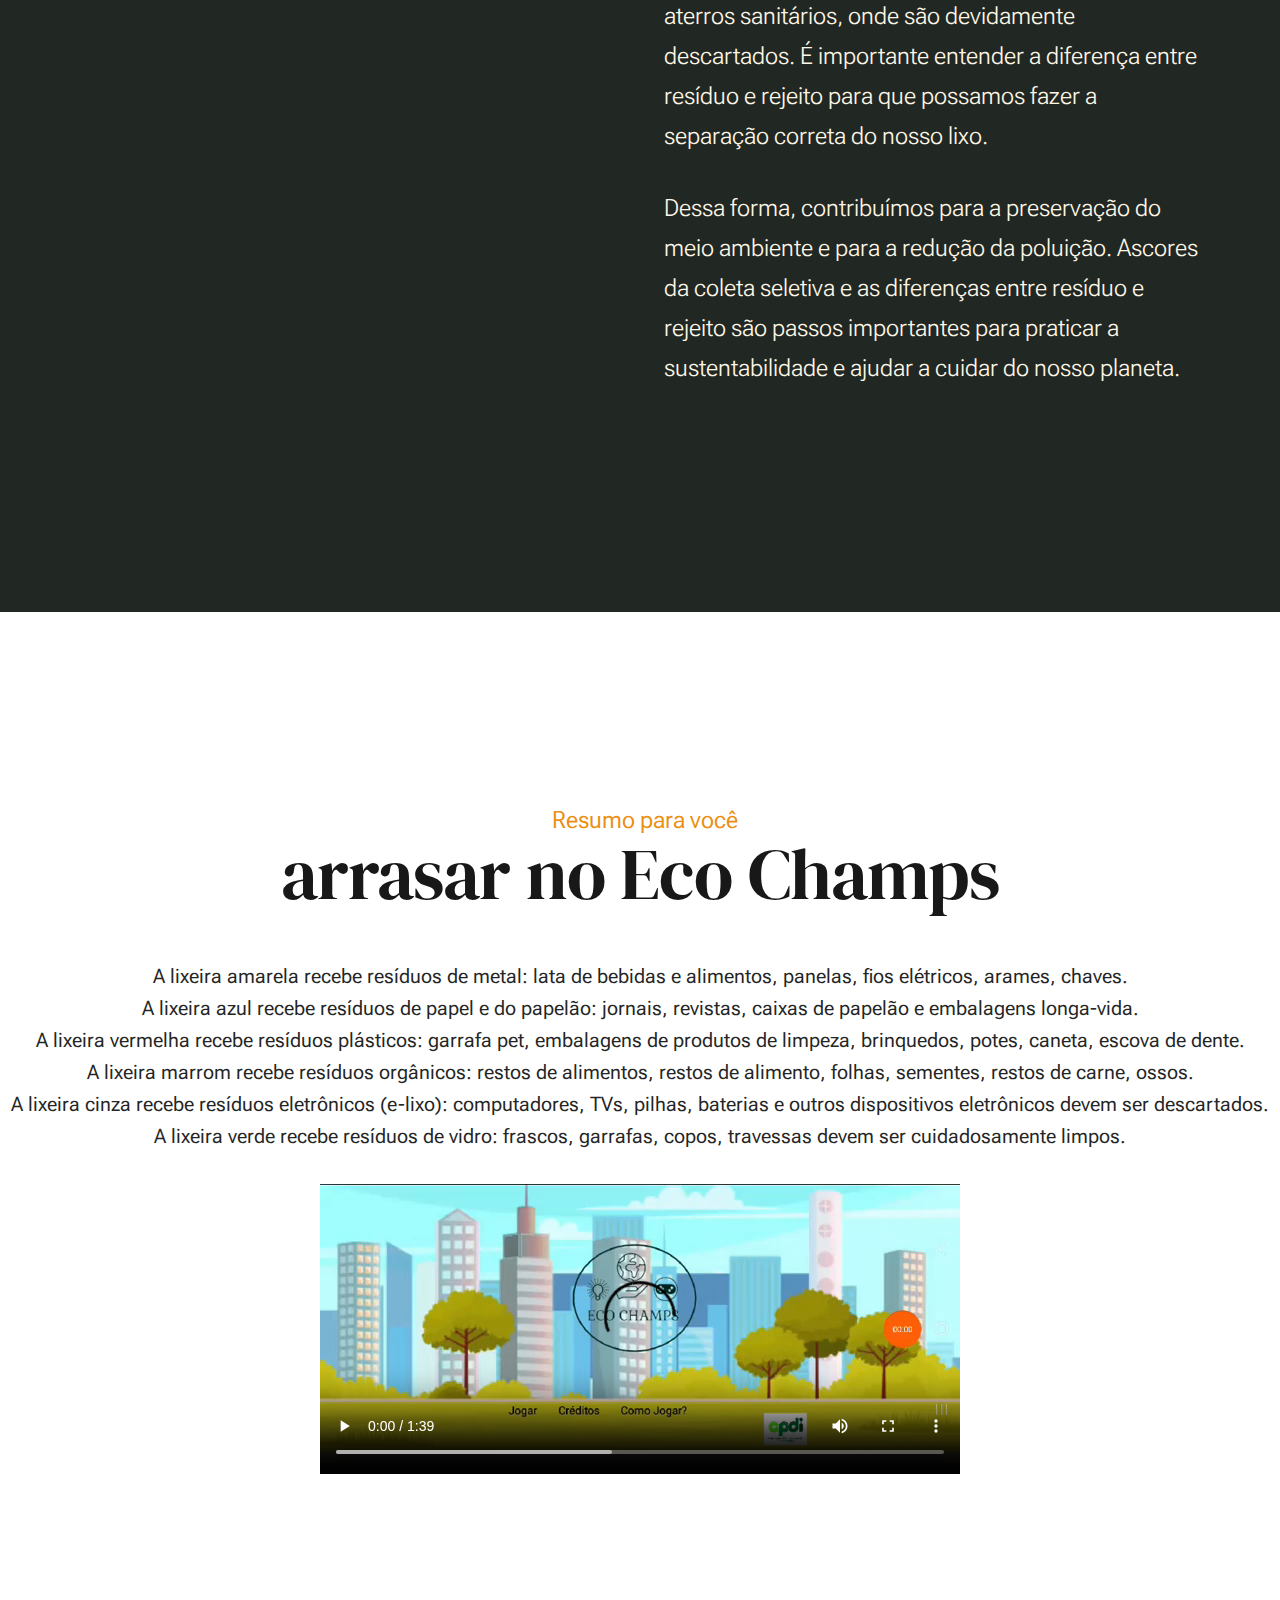
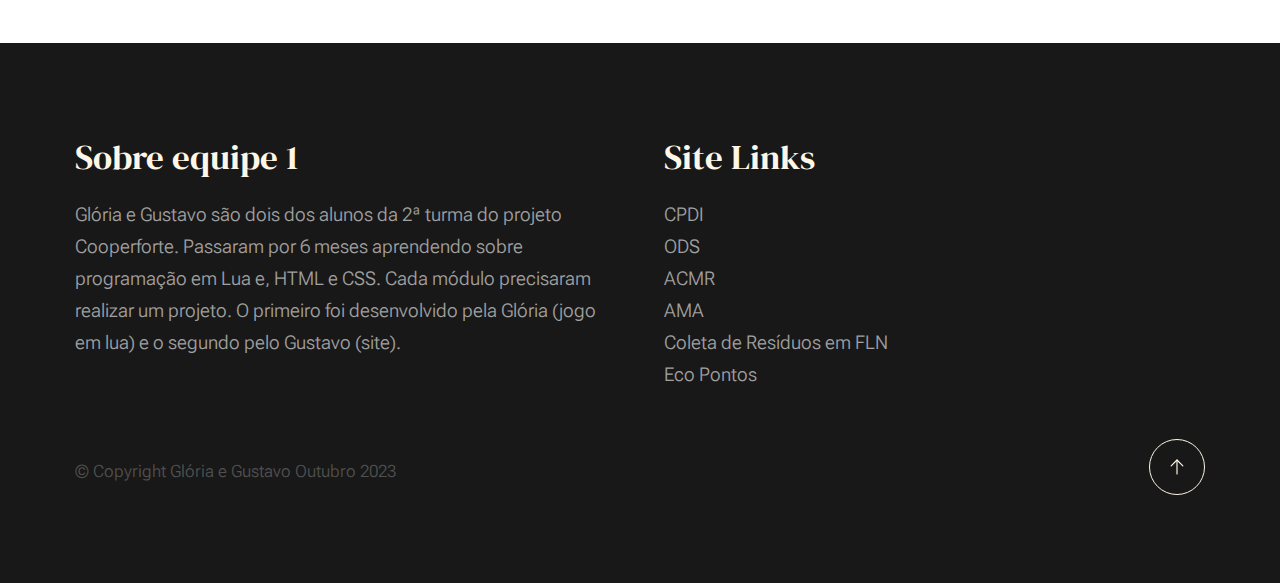
==== commit 6a09bd06: "Ing para PT-br" ====
--- a/index.html
+++ b/index.html
@@ -66,10 +66,10 @@
                 <nav class="s-header__nav">
     
                     <ul class="s-header__menu-links">
-                        <li><a href="about.html">About</a></li>
+                        <li><a href="about.html">Sobre</a></li>
                         <li><a href="historia.html">Historia</a></li>
                         <li><a href="cpdi.html">CPDI</a></li>
-                        <li><a href="contact.html">Contact</a></li>
+                        <li><a href="contact.html">Contato</a></li>
                     </ul> <!-- s-header__menu-links -->
 
                     <div class="s-header__contact">
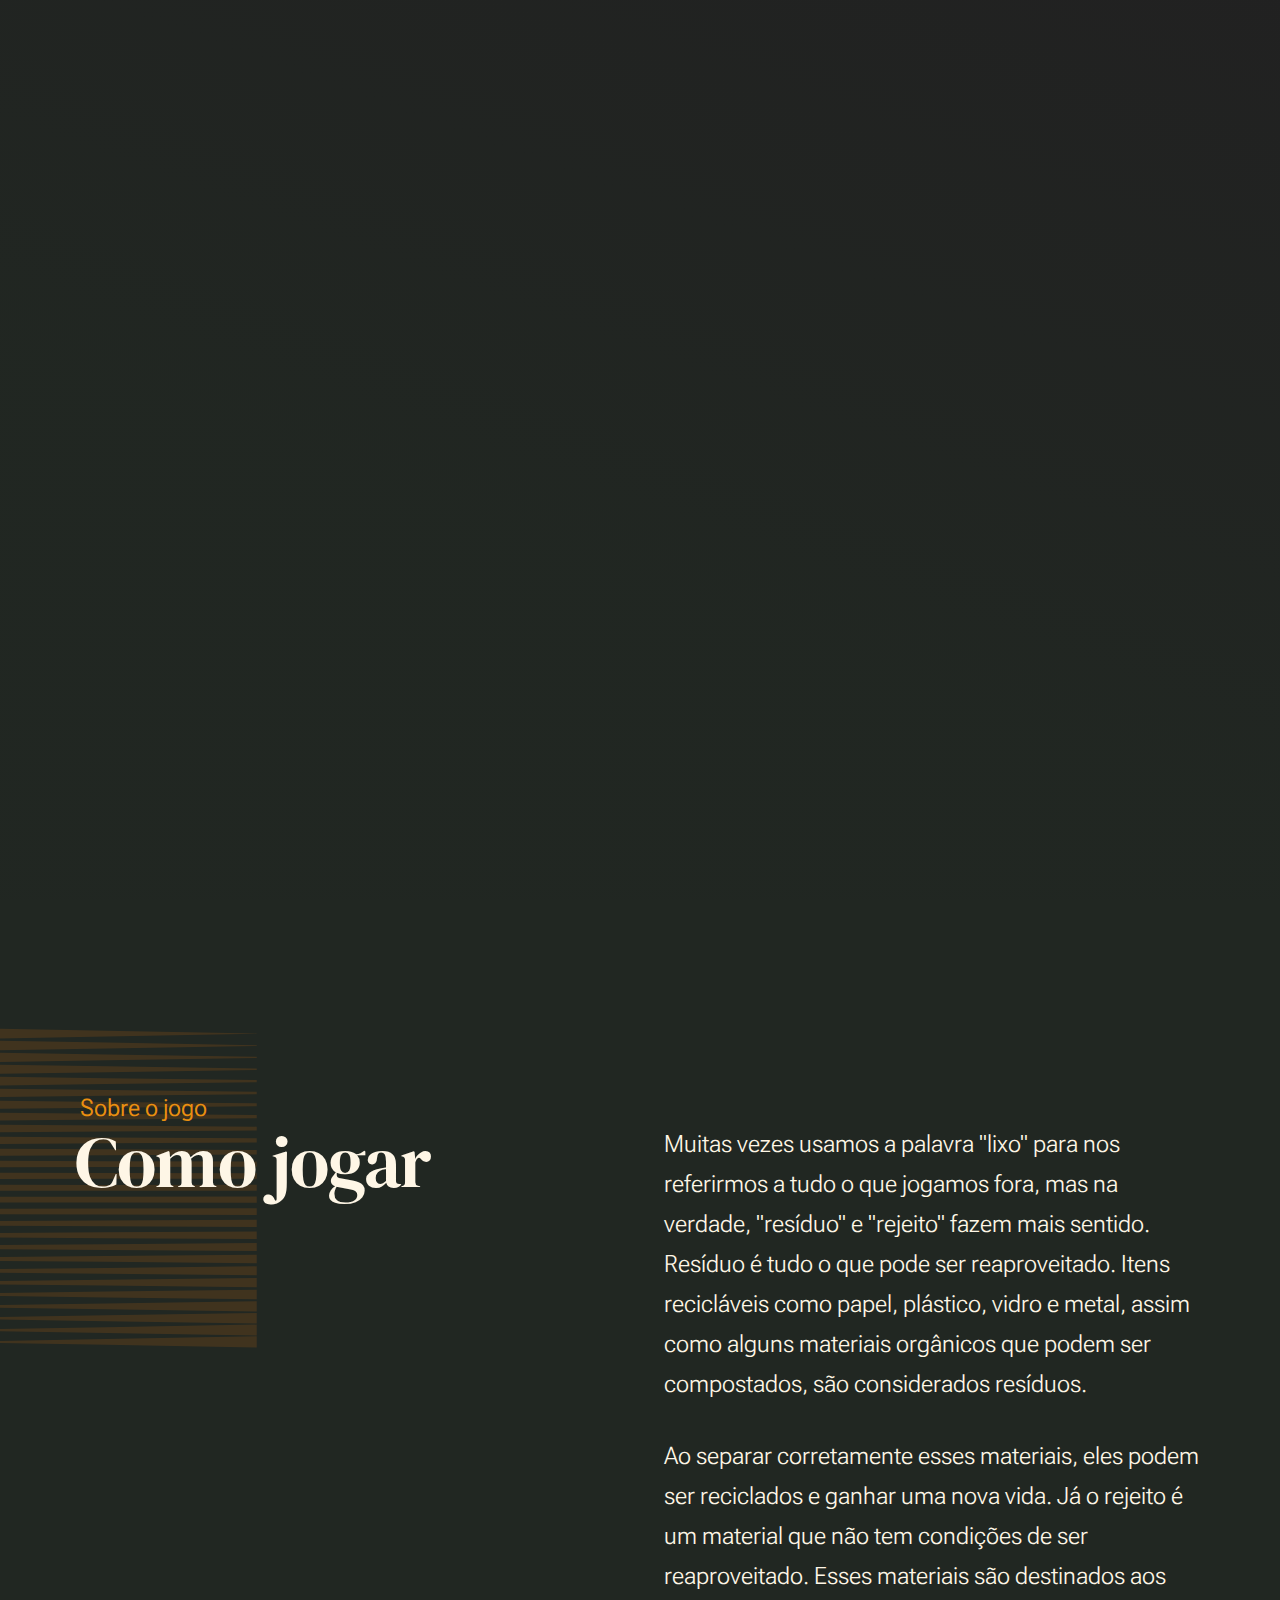
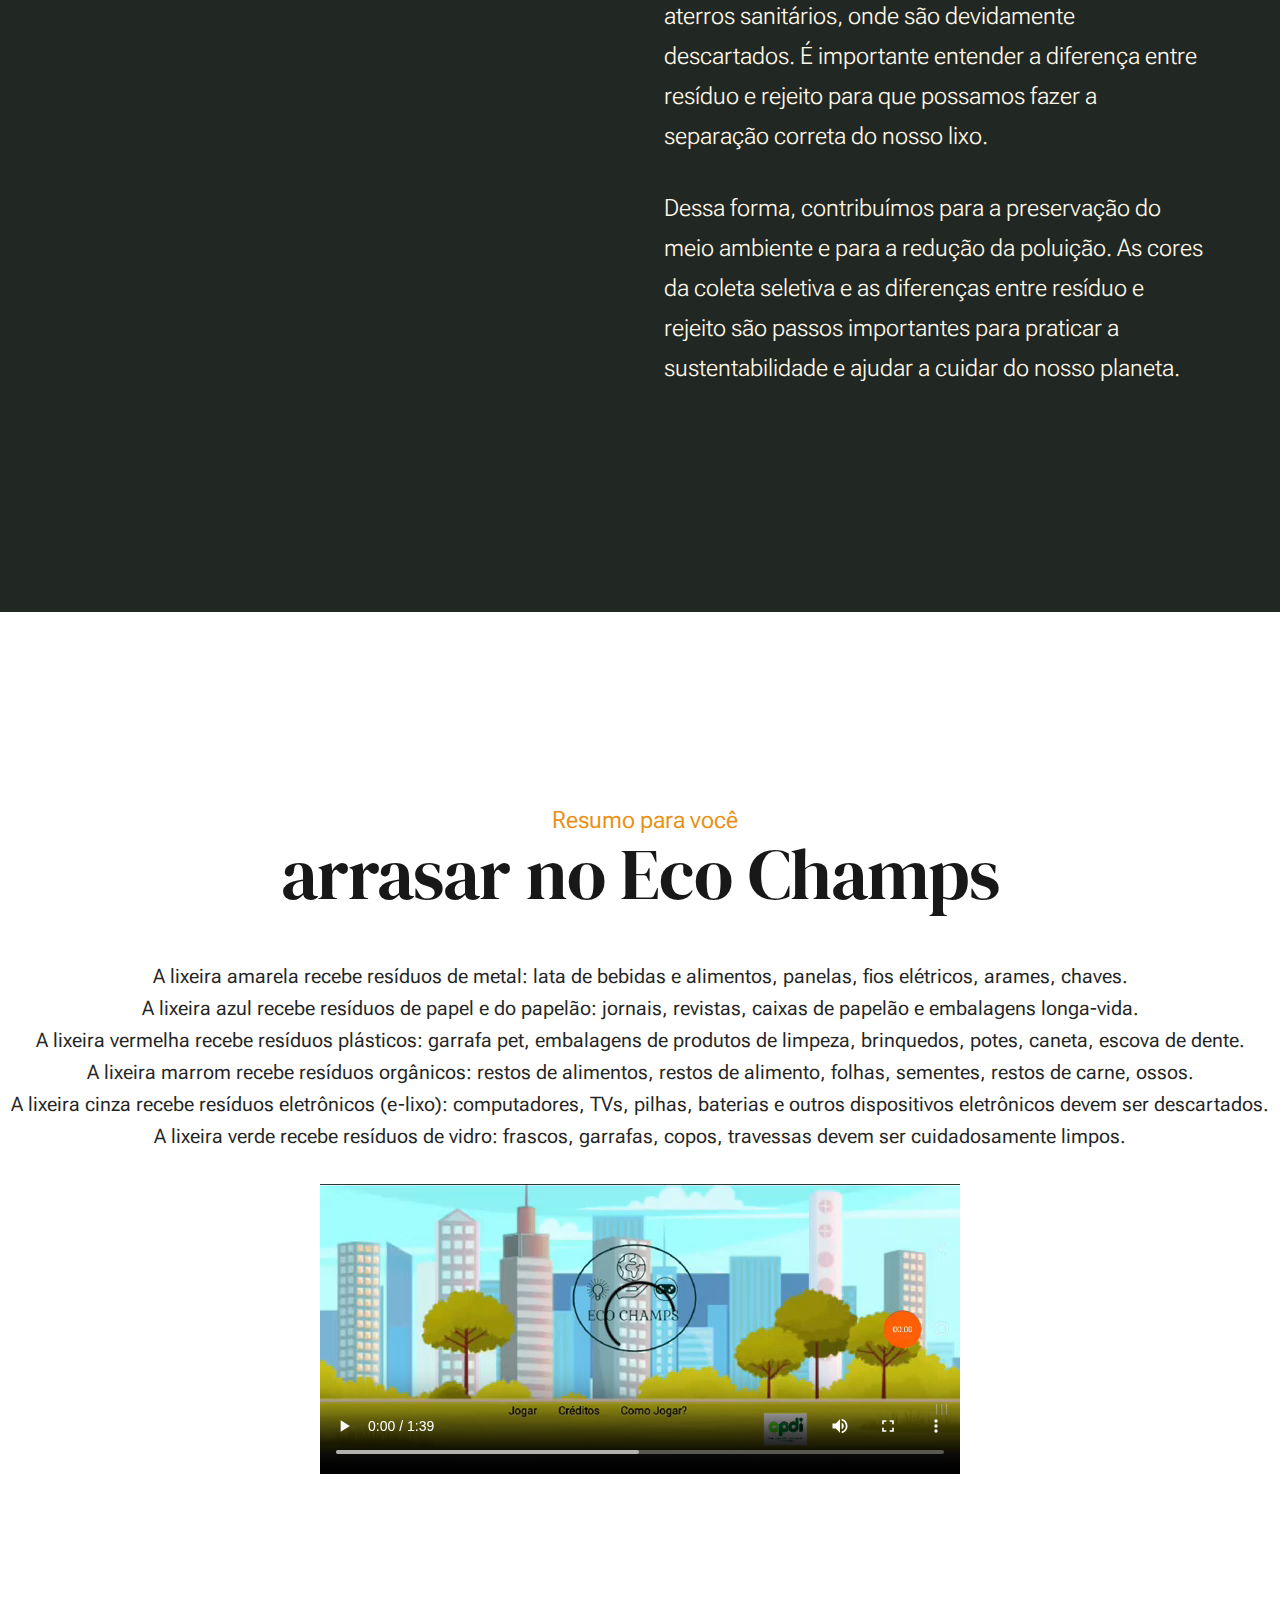
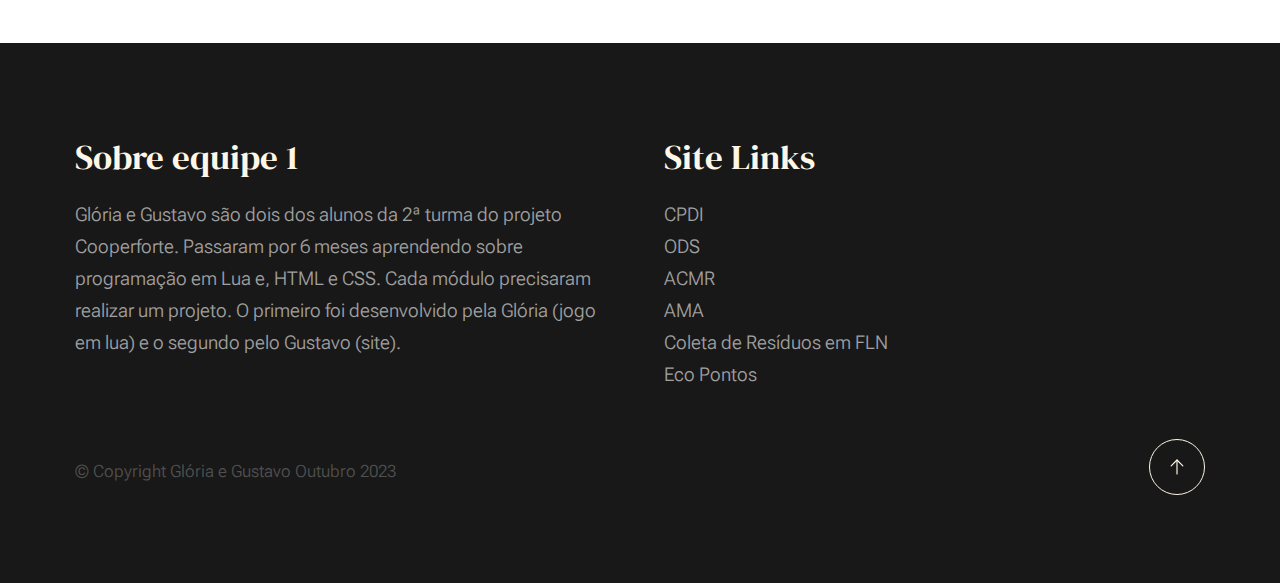
==== commit 209d010e: "correções" ====
--- a/index.html
+++ b/index.html
@@ -67,7 +67,7 @@
     
                     <ul class="s-header__menu-links">
                         <li><a href="about.html">Sobre</a></li>
-                        <li><a href="historia.html">Historia</a></li>
+                        <li><a href="historia.html">História</a></li>
                         <li><a href="cpdi.html">CPDI</a></li>
                         <li><a href="contact.html">Contato</a></li>
                     </ul> <!-- s-header__menu-links -->
@@ -101,7 +101,7 @@
                             <h1 class="s-intro__content-title">
                             Junte-se ao nosso <br>
                             herói para limpar <br>
-                            a cidade e, reciclar!<br>
+                            a cidade e reciclar!<br>
                             </h1>
                         </div> <!-- s-intro__content-text -->
 
@@ -148,18 +148,15 @@
                         <div class="s-about__content-main grid-section-split__primary">
                             <p class="attention-getter">
                                 Muitas vezes usamos a palavra "lixo" para nos referirmos a tudo o que jogamos fora, mas na 
-verdade, "resíduo" e "rejeito" fazem mais sentido. Resíduo é tudo o que pode ser 
-reaproveitado. Itens recicláveis como papel, plástico, vidro e metal, assim como alguns 
-materiais orgânicos que podem ser compostados, são considerados resíduos.</p>
-
-                            <p class="attention-getter">Ao separar corretamente esses materiais, eles podem ser reciclados e ganhar uma nova vida. Já o rejeito é um material que não tem condições de ser reaproveitado.Esses materiais são destinados aos aterros sanitários, onde são 
-                                devidamente descartados. É importante entender a diferença entre 
-                                resíduo e rejeito para que possamos fazer a separação correta do                           
-                                nosso lixo.
+                                verdade, "resíduo" e "rejeito" fazem mais sentido. Resíduo é tudo o que pode ser 
+                                reaproveitado. Itens recicláveis como papel, plástico, vidro e metal, assim como alguns 
+                                materiais orgânicos que podem ser compostados, são considerados resíduos.</p>
+
+                            <p class="attention-getter">Ao separar corretamente esses materiais, eles podem ser reciclados e ganhar uma nova vida. Já o rejeito é um material que não tem condições de ser reaproveitado. Esses materiais são destinados aos aterros sanitários, onde são devidamente descartados. É importante entender a diferença entre resíduo e rejeito para que possamos fazer a separação correta do nosso lixo.
                             </p>
 
                             <p class="attention-getter">
-                                Dessa forma, contribuímos para a preservação do meio ambiente e para a redução da poluição. Ascores da coleta seletiva e as diferenças entre resíduo e rejeito são
+                                Dessa forma, contribuímos para a preservação do meio ambiente e para a redução da poluição. As cores da coleta seletiva e as diferenças entre resíduo e rejeito são
                                 passos importantes para praticar a sustentabilidade e ajudar a cuidar do nosso planeta.
                             </p>
                         </div> <!-- end s-about__content-main -->
@@ -187,8 +184,7 @@
                             <p class="lead">
                                 <p>A lixeira amarela recebe resíduos de metal: lata de bebidas e alimentos, panelas, fios 
                                     elétricos, arames, chaves.<br/>
-                                         A lixeira azul recebe resíduos de papel e do papelão: jornais, revistas, caixas de papelão e 
-                                    embalagens longa-vida.<br/>
+                                         A lixeira azul recebe resíduos de papel e do papelão: jornais, revistas, caixas de papelão e  embalagens longa-vida.<br/>
                                          A lixeira vermelha recebe resíduos plásticos: garrafa pet, embalagens de produtos de limpeza,
                                     brinquedos, potes, caneta, escova de dente.<br/>
                                          A lixeira marrom recebe resíduos orgânicos: restos de alimentos, restos de alimento, folhas, 
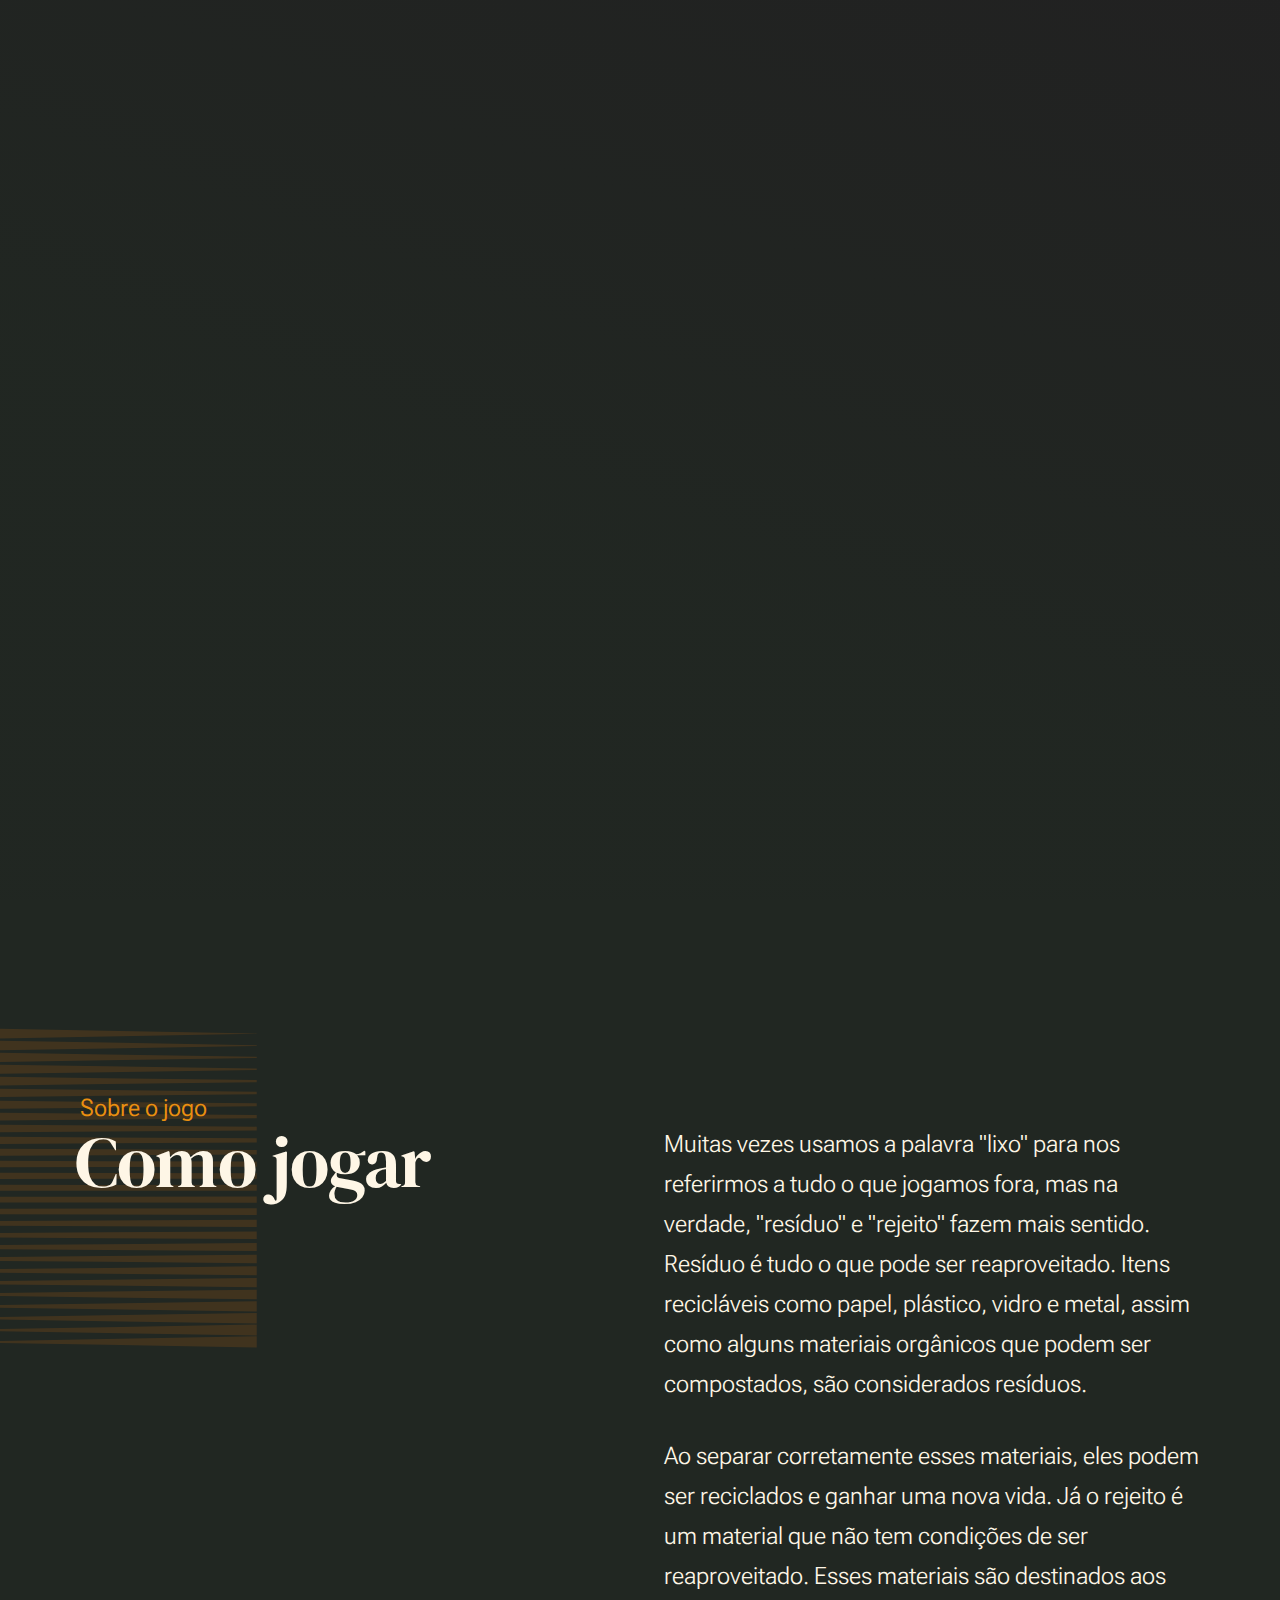
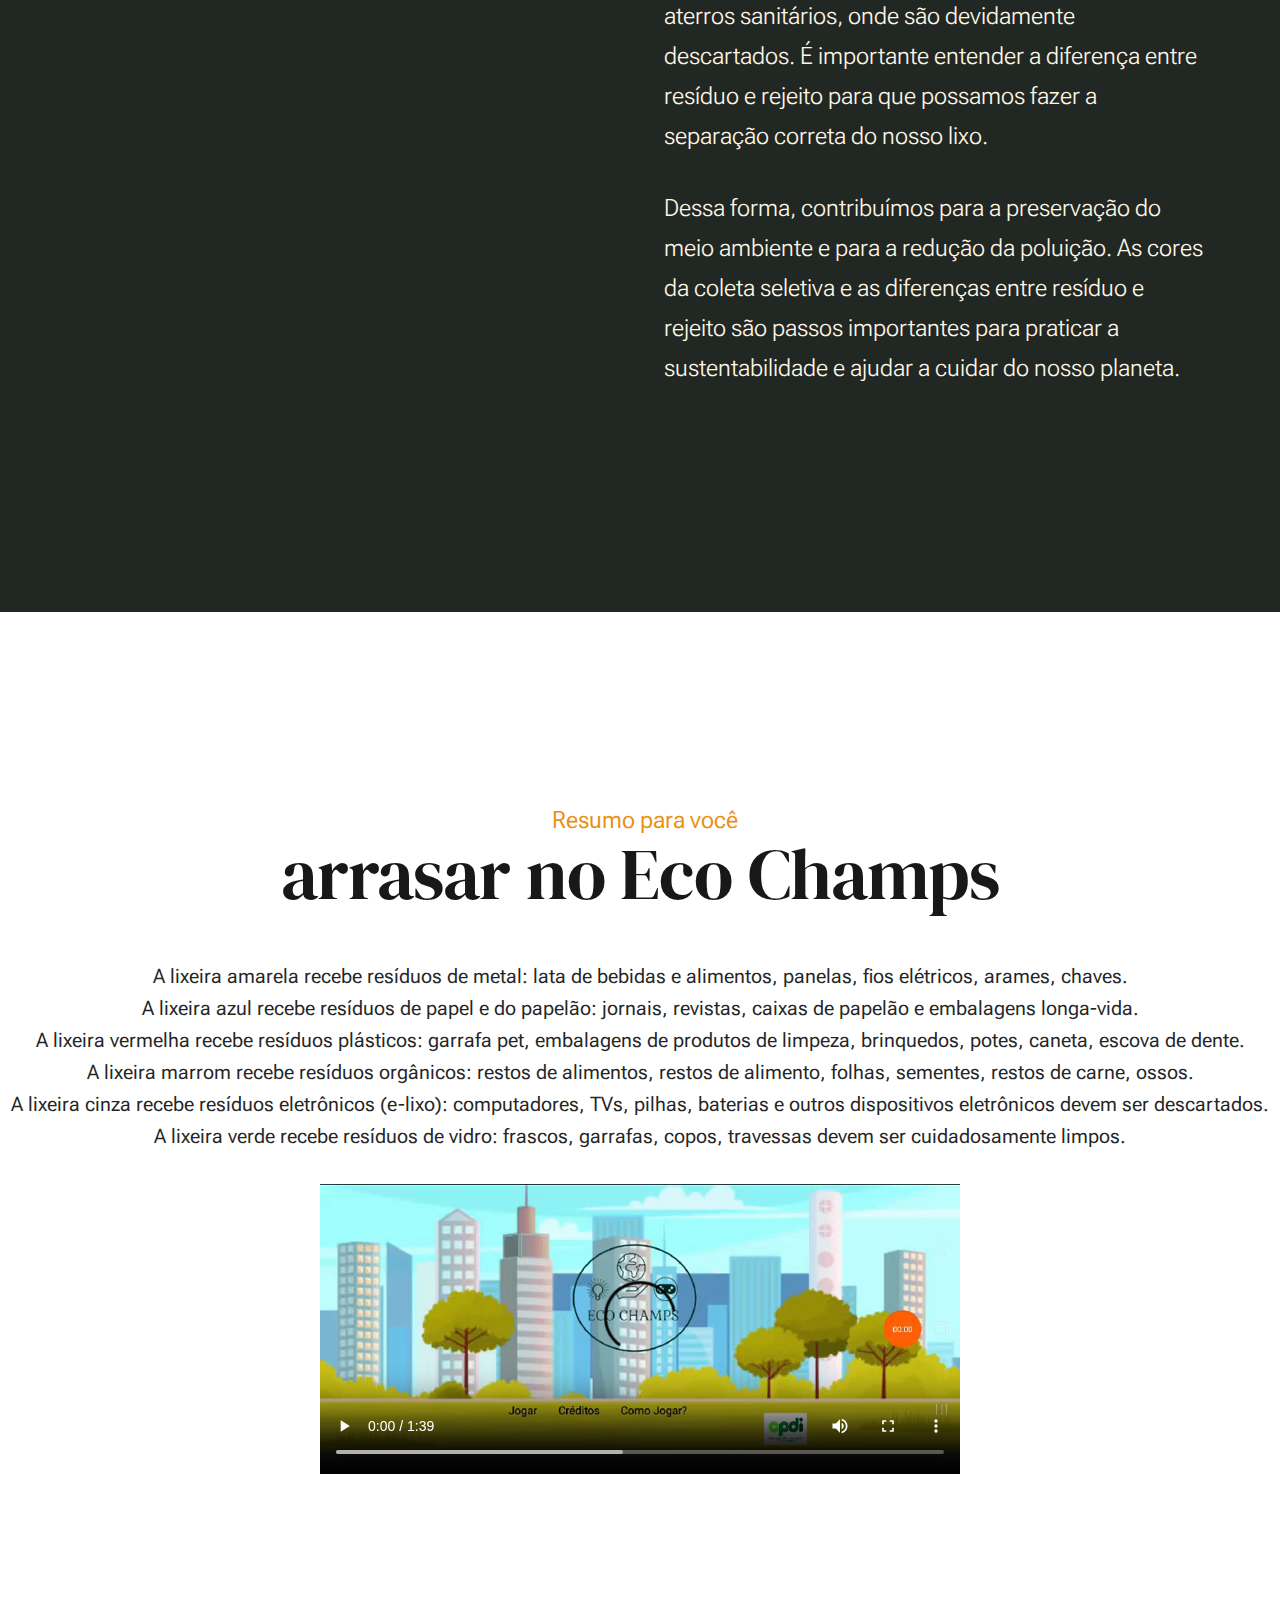
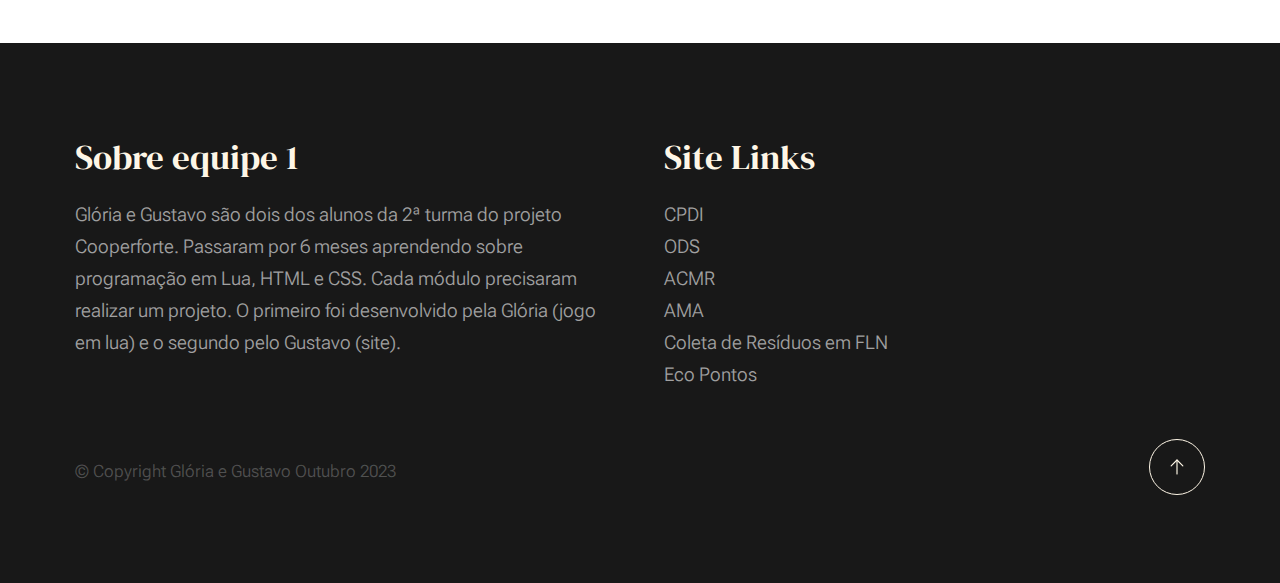
==== commit 704b5a51: "pt" ====
--- a/index.html
+++ b/index.html
@@ -215,7 +215,7 @@
                 <div class="column xl-6 lg-6 md-12 s-footer__block s-footer__about">                    
                     <h3>Sobre equipe 1</h3>
                     <p>Glória e Gustavo são dois dos alunos da 2ª turma do projeto Cooperforte. Passaram por 6 meses 
-       aprendendo sobre programação em Lua e, HTML e CSS. Cada módulo precisaram realizar um projeto. O 
+       aprendendo sobre programação em Lua, HTML e CSS. Cada módulo precisaram realizar um projeto. O 
        primeiro foi desenvolvido pela Glória (jogo em lua) e o segundo pelo Gustavo (site).</p>               
                 </div>                
                 <div class="column xl-3 lg-6 md-12 s-footer__block s-footer__site-links">
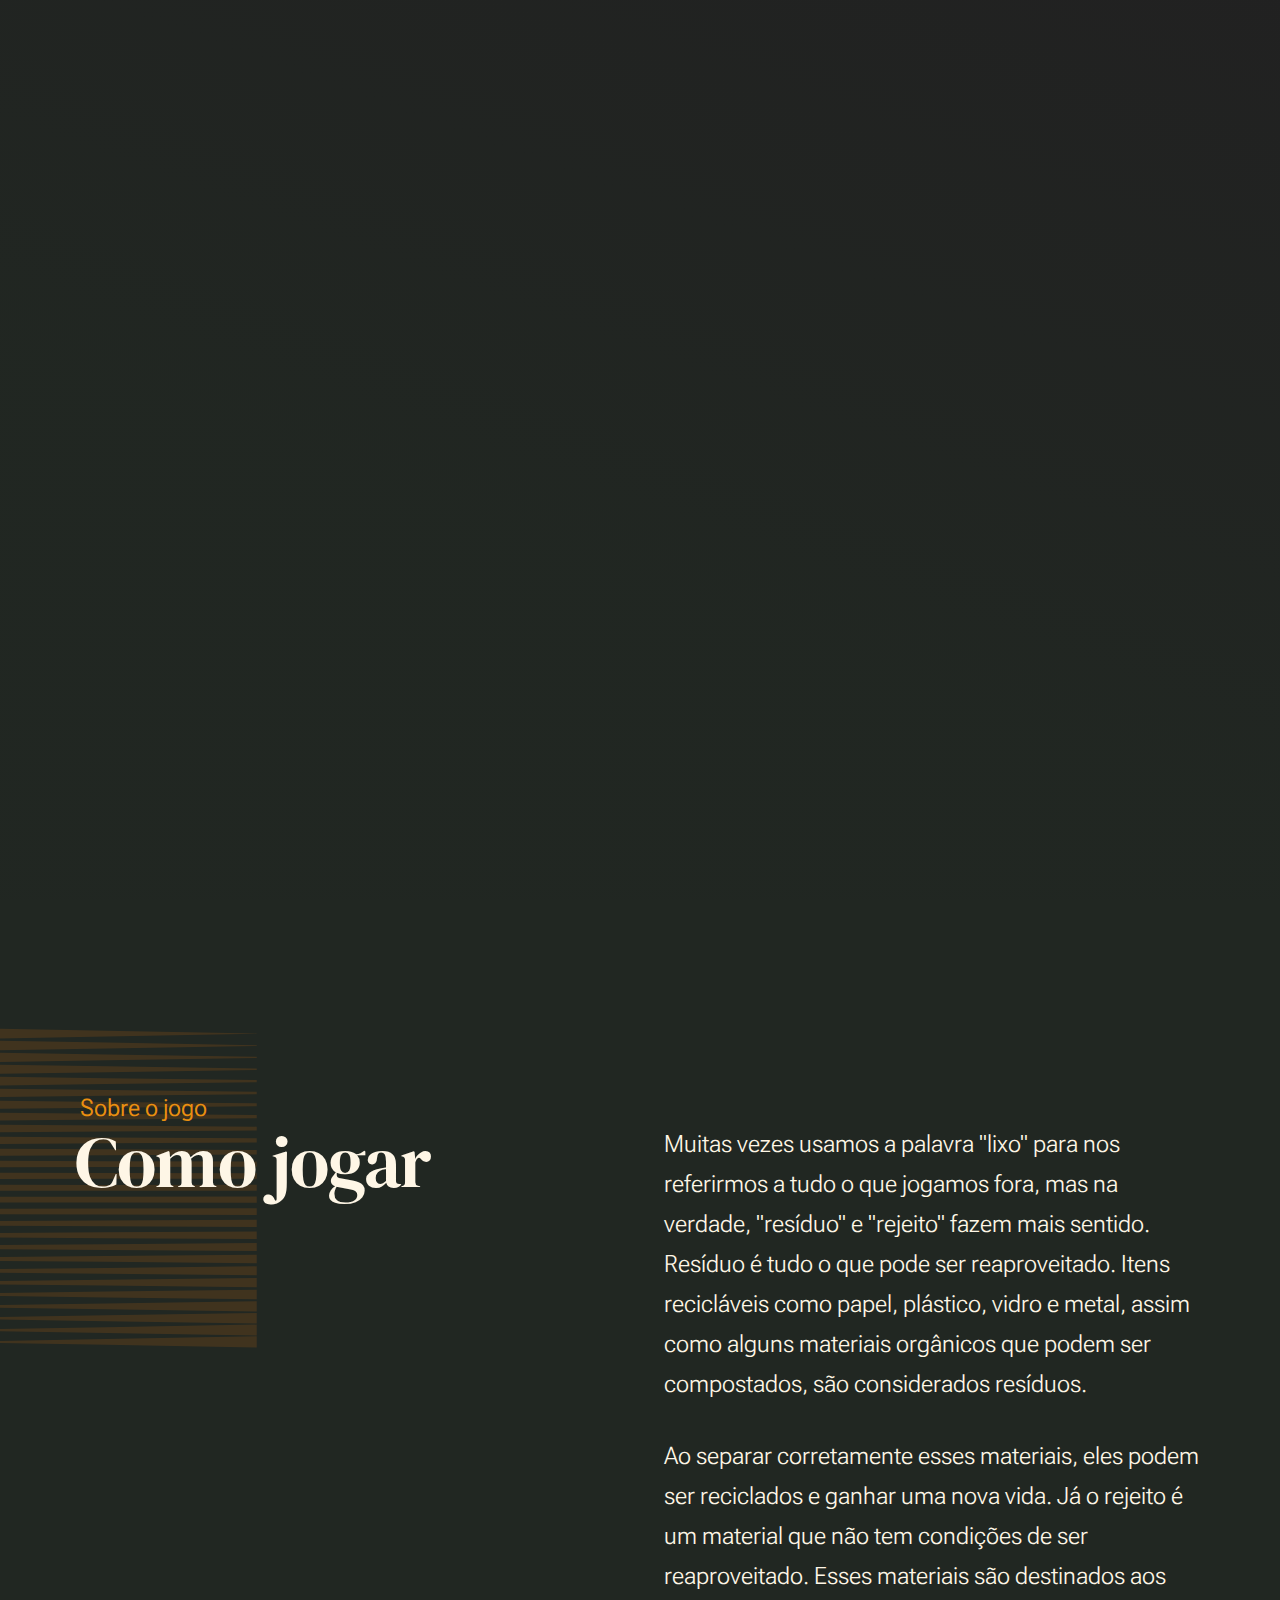
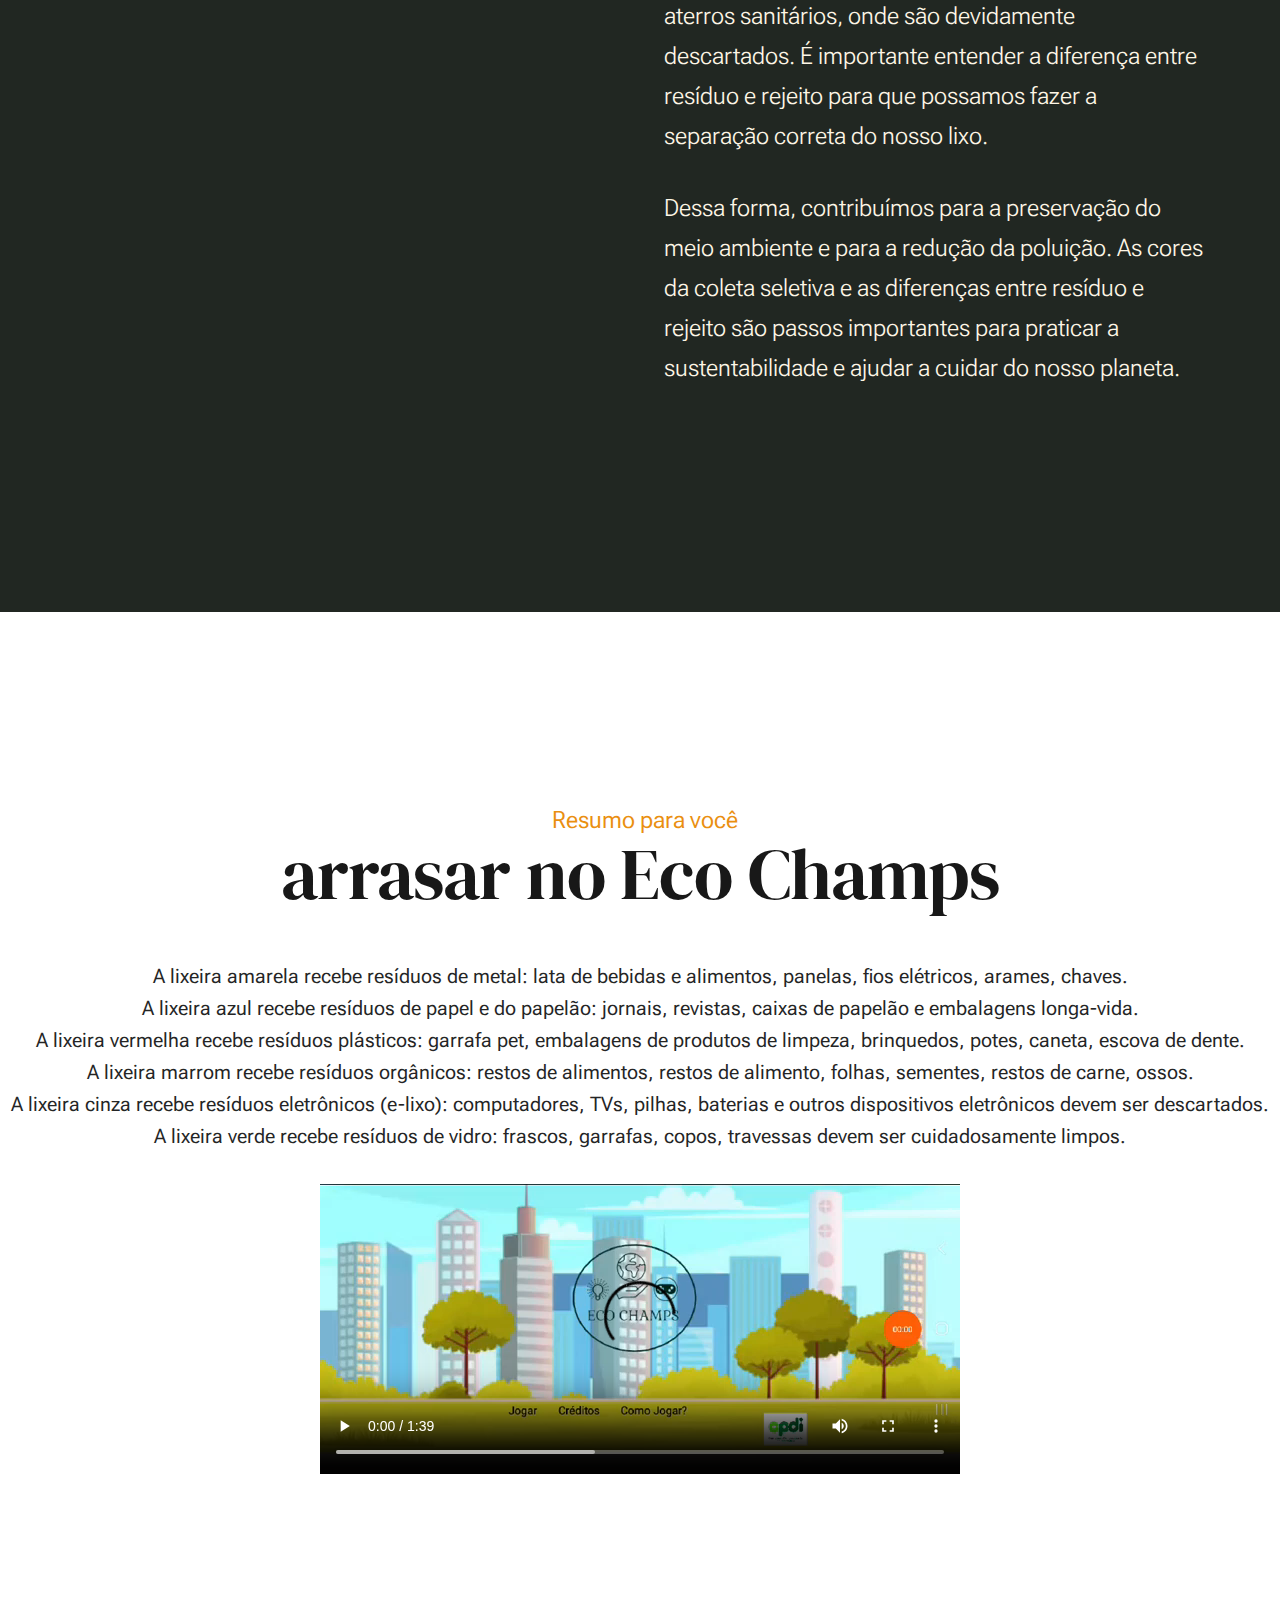
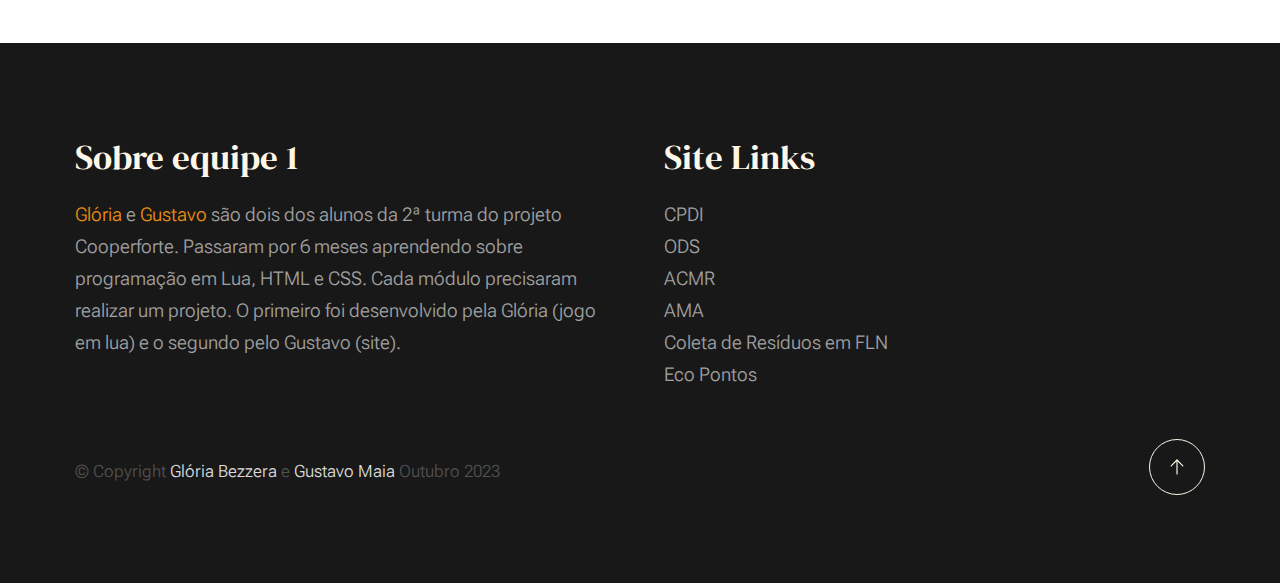
==== commit 6fe8625e: "contatos" ====
--- a/index.html
+++ b/index.html
@@ -214,7 +214,7 @@
             <div class="row s-footer__content">
                 <div class="column xl-6 lg-6 md-12 s-footer__block s-footer__about">                    
                     <h3>Sobre equipe 1</h3>
-                    <p>Glória e Gustavo são dois dos alunos da 2ª turma do projeto Cooperforte. Passaram por 6 meses 
+                    <p><a href="https://www.linkedin.com/in/barbozagloria/" target="_blank">Glória</a> e <a href="https://www.linkedin.com/in/gustavo-jv-maia/"  target="_blank">Gustavo</a> são dois dos alunos da 2ª turma do projeto Cooperforte. Passaram por 6 meses 
        aprendendo sobre programação em Lua, HTML e CSS. Cada módulo precisaram realizar um projeto. O 
        primeiro foi desenvolvido pela Glória (jogo em lua) e o segundo pelo Gustavo (site).</p>               
                 </div>                
@@ -235,7 +235,9 @@
             <div class="row s-footer__bottom">
                 <div class="column xl-6 lg-12">
                     <p class="ss-copyright">
-                        <span>© Copyright Glória e Gustavo Outubro 2023</span> 
+                        <span>© Copyright <a href="https://www.linkedin.com/in/barbozagloria/" target="_blank">Glória
+                            Bezzera</a> e <a href="https://www.linkedin.com/in/gustavo-jv-maia/"  target="_blank">Gustavo
+                            Maia</a> Outubro 2023</span> 
                         <!-- <span>Design by <a href="https://www.styleshout.com/">StyleShout</a></span> -->
                     </p>
                 </div>
